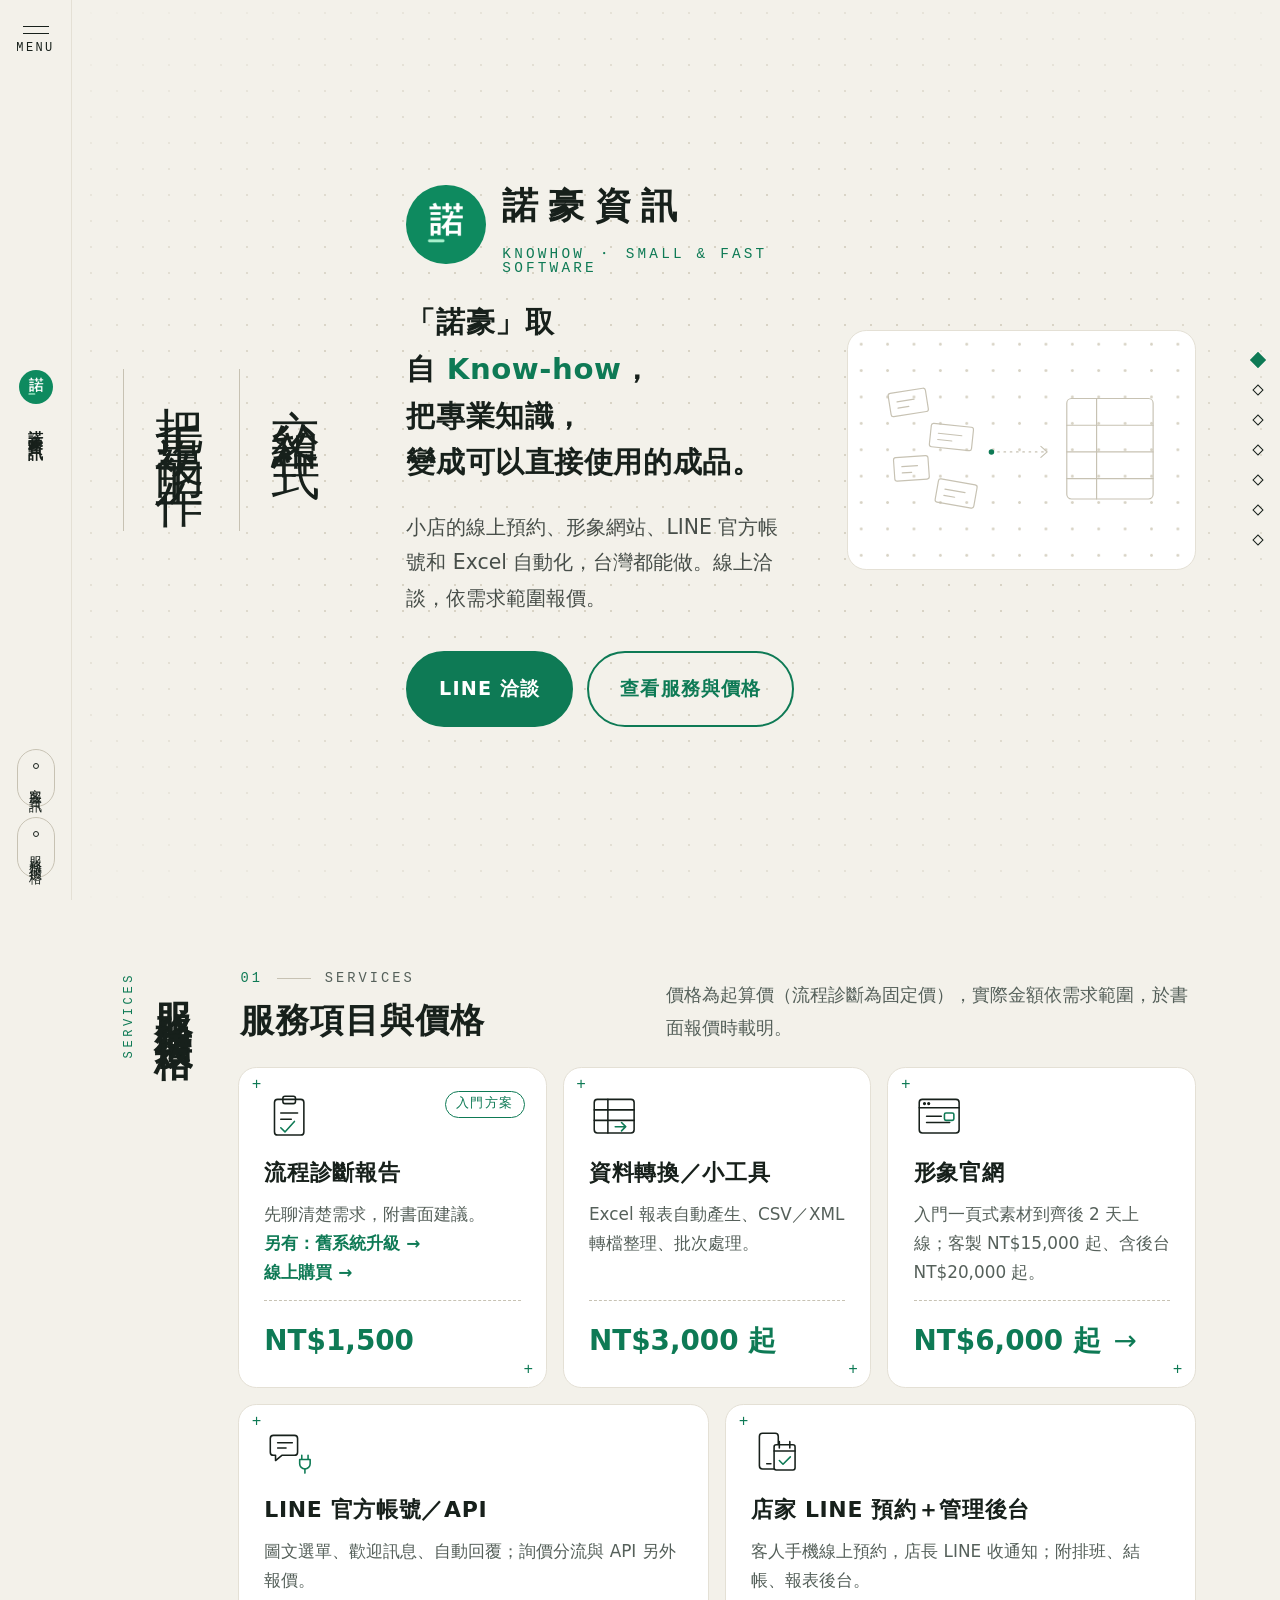
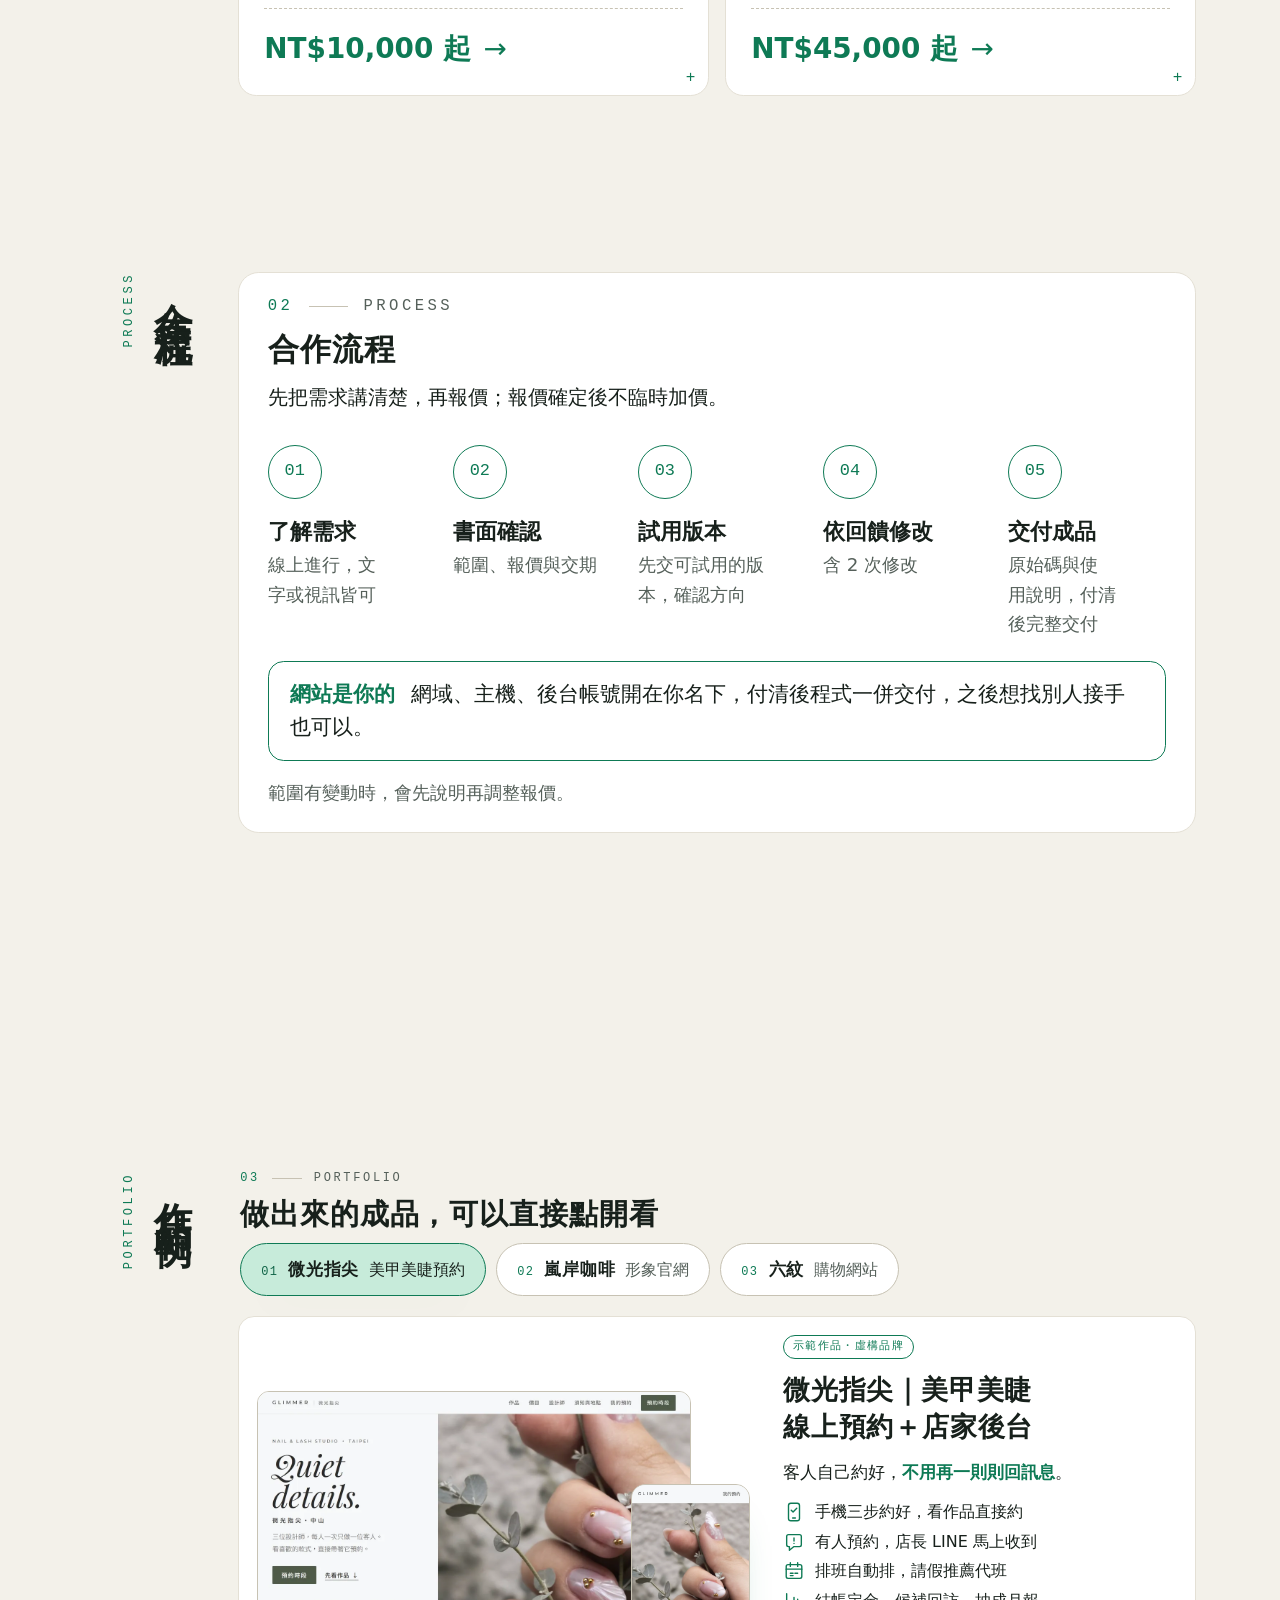
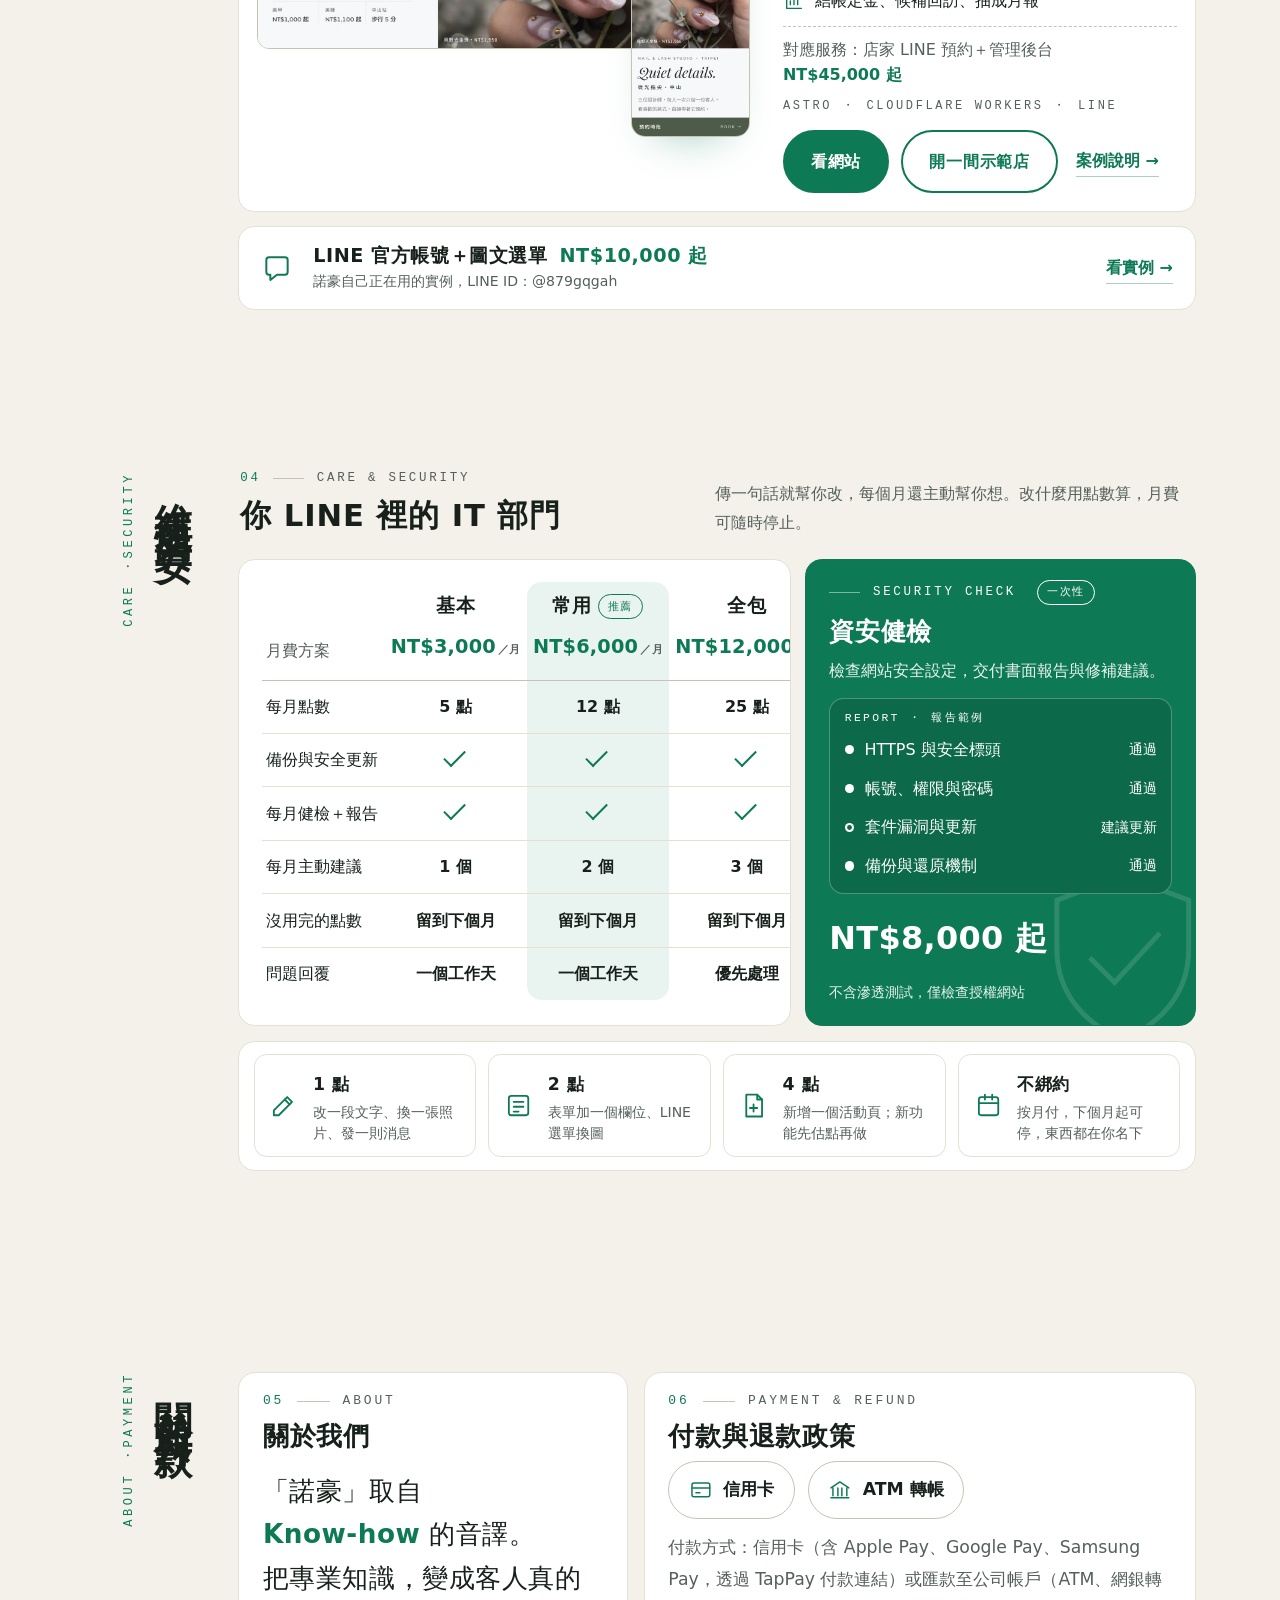
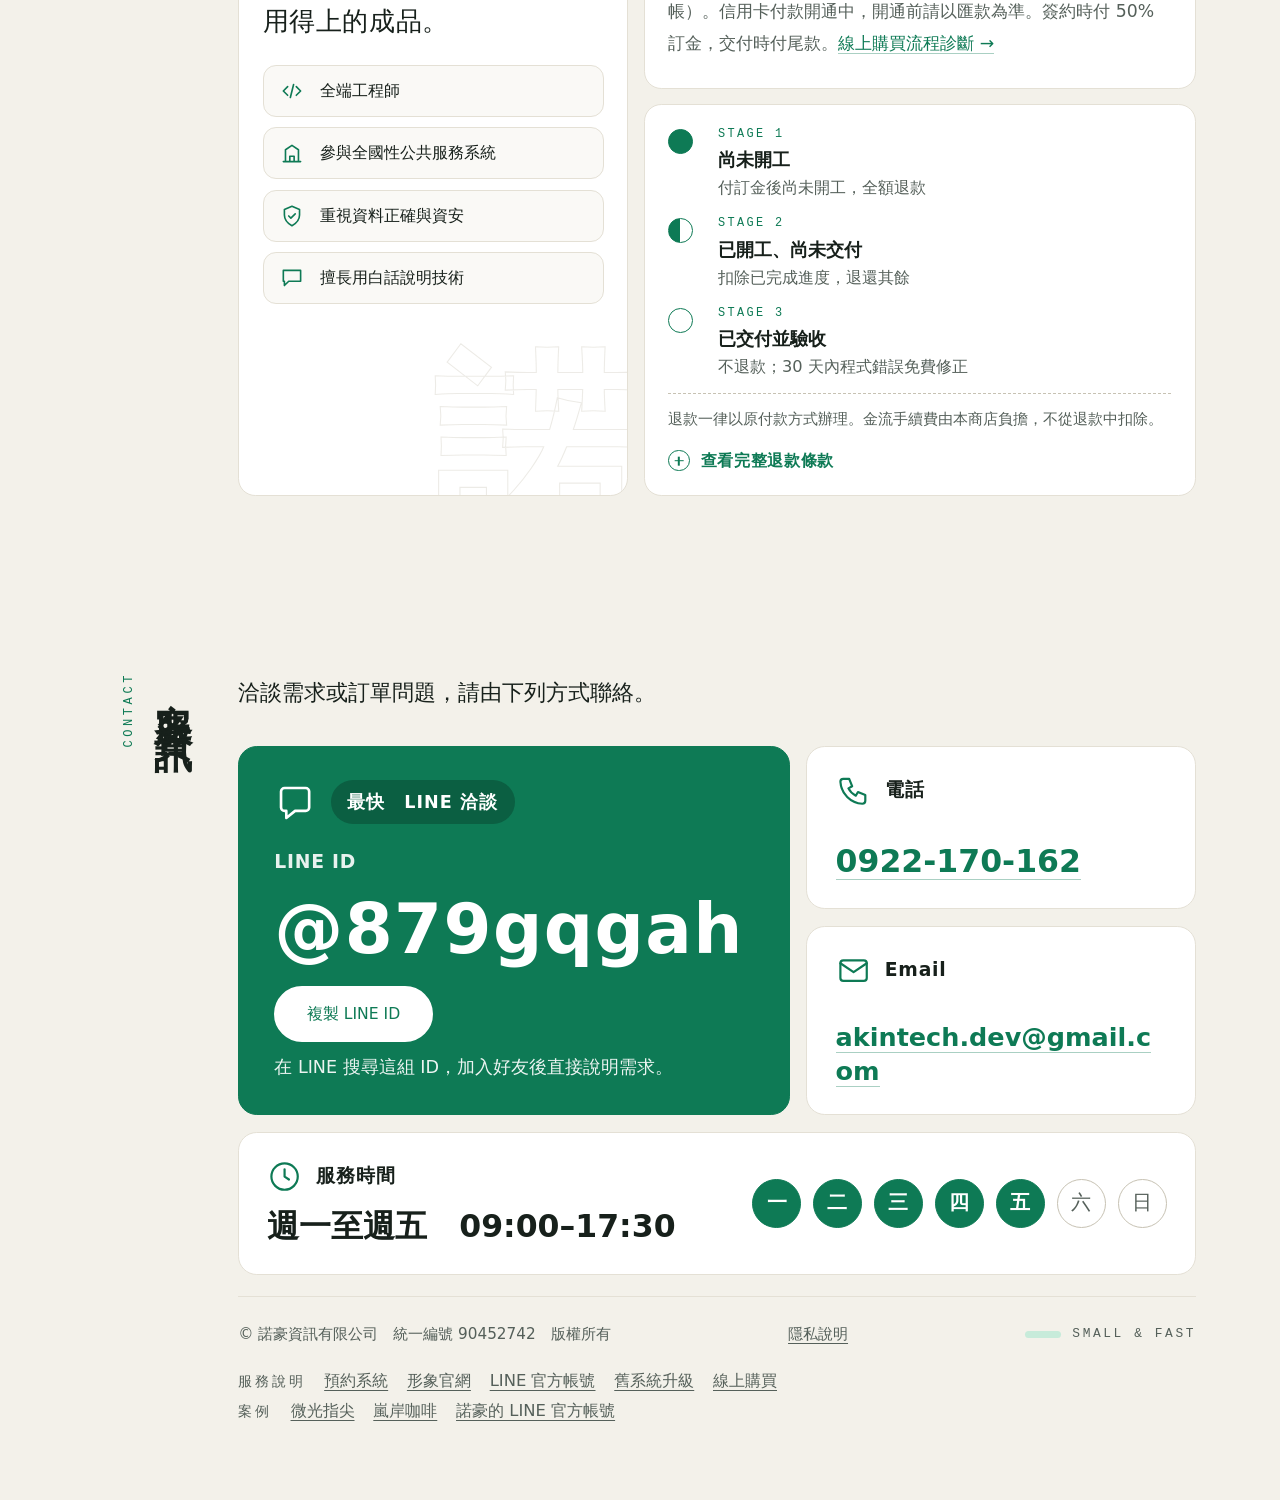
==== index.html @ f6616de5 "月費改成點數制三檔：基本 3,000／常用 6,000／全包 12,000（每月 5／12／25 點） - 首頁維運屏：兩欄比較表改三檔，加點數範例與不綁約；標題改「你 LINE 裡的 IT 部門」 " ====
<!doctype html>
<html lang="zh-Hant-TW">
<head>
<meta charset="utf-8">
<meta name="viewport" content="width=device-width, initial-scale=1">
<meta name="color-scheme" content="light">
<title>諾豪資訊 Knowhow｜台灣預約系統、形象網站、LINE 官方帳號、Excel 自動化</title>
<meta name="description" content="諾豪資訊為台灣的小型店家與個人，建置線上預約系統、形象網站、LINE 官方帳號，也做 Excel 資料轉換與報表自動化。線上洽談、依需求範圍報價，網站與帳號開在你自己名下。">
<meta name="theme-color" content="#0E7A55">
<link rel="canonical" href="https://nuohao.tw/">
<link rel="alternate" hreflang="zh-Hant-TW" href="https://nuohao.tw/">
<link rel="alternate" hreflang="x-default" href="https://nuohao.tw/">
<meta name="robots" content="index,follow,max-image-preview:large">
<meta property="og:type" content="website">
<meta property="og:site_name" content="諾豪資訊 Knowhow">
<meta property="og:locale" content="zh_TW">
<meta property="og:title" content="諾豪資訊 Knowhow｜台灣預約系統、形象網站、LINE 官方帳號、Excel 自動化">
<meta property="og:description" content="店家線上預約系統、形象網站、LINE 官方帳號、Excel 自動化。把專業知識，變成可以直接使用的成品。台灣線上洽談，依需求報價。">
<meta property="og:url" content="https://nuohao.tw/">
<meta property="og:image" content="https://nuohao.tw/og.png">
<meta property="og:image:width" content="1200">
<meta property="og:image:height" content="630">
<meta property="og:image:alt" content="諾豪資訊 Knowhow：把專業知識，變成可以直接使用的成品">
<meta name="twitter:card" content="summary_large_image">
<meta name="twitter:title" content="諾豪資訊 Knowhow｜台灣預約系統、形象網站、LINE 官方帳號、Excel 自動化">
<meta name="twitter:description" content="店家線上預約系統、形象網站、LINE 官方帳號、Excel 自動化。把專業知識，變成可以直接使用的成品。台灣線上洽談，依需求報價。">
<meta name="twitter:image" content="https://nuohao.tw/og.png">
<link rel="icon" href="logo.png">
<script>document.documentElement.classList.add("js")</script>
<script defer src="https://cloud.umami.is/script.js" data-website-id="61f8dd1d-a873-4ab9-80a0-dcf2a8809eeb" data-domains="nuohao.tw,tonyging.github.io" data-do-not-track="true"></script>
<script type="application/ld+json">
{
  "@context": "https://schema.org",
  "@graph": [
    {
      "@type": "Organization",
      "@id": "https://nuohao.tw/#org",
      "name": "諾豪資訊",
      "legalName": "諾豪資訊有限公司",
      "taxID": "90452742",
      "alternateName": ["Knowhow", "Know-how"],
      "url": "https://nuohao.tw/",
      "logo": "https://nuohao.tw/logo.png",
      "description": "諾豪資訊為台灣的小型店家與個人，建置線上預約系統、形象網站、LINE 官方帳號，也做 Excel／CSV／XML 資料轉換與報表自動化、API 串接。以線上洽談為主，依需求範圍報價。「諾豪」取自 Know-how。",
      "areaServed": "TW",
      "sameAs": ["https://line.me/R/ti/p/@879gqgah", "https://www.tasker.com.tw/workroom/nuohao", "https://www.pro360.com.tw/service/327978", "https://www.linkedin.com/in/tony-chin-15b0aa38b"],
      "founder": {
        "@type": "Person",
        "name": "阿金",
        "jobTitle": "全端工程師",
        "worksFor": {"@id": "https://nuohao.tw/#org"},
        "sameAs": ["https://www.linkedin.com/in/tony-chin-15b0aa38b"]
      },
      "knowsAbout": ["線上預約系統", "LINE 官方帳號", "形象官網", "舊系統升級", "資料轉換"],
      "subjectOf": [{"@id": "https://nuohao.tw/#work-glimmer"}, {"@id": "https://nuohao.tw/#work-coffee"}],
      "knowsLanguage": "zh-TW",
      "contactPoint": [
        {
          "@type": "ContactPoint",
          "contactType": "customer service",
          "telephone": "+886-922-170-162",
          "email": "akintech.dev@gmail.com",
          "areaServed": "TW",
          "availableLanguage": "zh-TW",
          "hoursAvailable": {
            "@type": "OpeningHoursSpecification",
            "dayOfWeek": ["Monday", "Tuesday", "Wednesday", "Thursday", "Friday"],
            "opens": "09:00",
            "closes": "17:30"
          }
        }
      ],
      "hasOfferCatalog": {
        "@type": "OfferCatalog",
        "name": "服務項目",
        "itemListElement": [
          {
            "@type": "Offer",
            "url": "https://nuohao.tw/#services",
            "priceSpecification": {"@type": "PriceSpecification", "price": 1500, "priceCurrency": "TWD"},
            "itemOffered": {
              "@type": "Service",
              "name": "流程診斷報告（入門方案）",
              "description": "先聊清楚需求，附書面建議。每次 NT$1,500。之後選擇由諾豪開發並簽約，診斷費折抵開發費。"
            }
          },
          {
            "@type": "Offer",
            "url": "https://nuohao.tw/#services",
            "priceSpecification": {"@type": "PriceSpecification", "minPrice": 3000, "priceCurrency": "TWD"},
            "itemOffered": {
              "@type": "Service",
              "name": "資料轉換／小工具",
              "description": "Excel、CSV、XML 轉檔整理、批次處理、報表自動產生。價格為起算價，實際金額依需求範圍於書面報價時載明。"
            }
          },
          {
            "@type": "Offer",
            "url": "https://nuohao.tw/services/website/",
            "priceSpecification": {"@type": "PriceSpecification", "minPrice": 6000, "priceCurrency": "TWD"},
            "itemOffered": {
              "@type": "Service",
              "name": "一頁式網站",
              "description": "手機版型、服務介紹、聯絡方式與上線協助。價格為起算價，實際金額依需求範圍於書面報價時載明。"
            }
          },
          {
            "@type": "Offer",
            "url": "https://nuohao.tw/#care",
            "priceSpecification": {"@type": "UnitPriceSpecification", "price": 3000, "priceCurrency": "TWD", "unitText": "MON"},
            "itemOffered": {
              "@type": "Service",
              "name": "月費方案：基本",
              "description": "每月 5 點，傳 LINE 說一聲就幫你改（1 點可改一段文字或換一張照片）。含備份、安全更新、每月健檢、每月成效報告與每月 1 個主動建議。按月預付，下個月起可停止。"
            }
          },
          {
            "@type": "Offer",
            "url": "https://nuohao.tw/#care",
            "priceSpecification": {"@type": "UnitPriceSpecification", "price": 6000, "priceCurrency": "TWD", "unitText": "MON"},
            "itemOffered": {
              "@type": "Service",
              "name": "月費方案：常用",
              "description": "每月 12 點，適合常辦活動、常更新的店家。含備份、安全更新、每月健檢、每月成效報告與每月 2 個主動建議。按月預付，下個月起可停止。"
            }
          },
          {
            "@type": "Offer",
            "url": "https://nuohao.tw/#care",
            "priceSpecification": {"@type": "UnitPriceSpecification", "price": 12000, "priceCurrency": "TWD", "unitText": "MON"},
            "itemOffered": {
              "@type": "Service",
              "name": "月費方案：全包",
              "description": "每月 25 點，適合想一直加新東西的店家。含備份、安全更新、每月健檢、每月成效報告與每月 3 個主動建議，問題優先處理。按月預付，下個月起可停止。"
            }
          },
          {
            "@type": "Offer",
            "url": "https://nuohao.tw/#care",
            "priceSpecification": {"@type": "PriceSpecification", "minPrice": 8000, "priceCurrency": "TWD"},
            "itemOffered": {
              "@type": "Service",
              "name": "資安健檢（一次性）",
              "description": "檢查 HTTPS 與安全標頭、帳號權限與密碼、套件漏洞與更新、備份還原機制，提供書面報告與修補建議。不含滲透測試與入侵檢測，僅檢查客戶授權的網站。"
            }
          },
          {
            "@type": "Offer",
            "url": "https://nuohao.tw/services/line-official-account/",
            "priceSpecification": {"@type": "PriceSpecification", "minPrice": 10000, "priceCurrency": "TWD"},
            "itemOffered": {
              "@type": "Service",
              "name": "LINE 官方帳號建置",
              "description": "照你的品牌做大頭貼、封面和四格圖文選單，寫好歡迎訊息和關鍵字自動回覆，客人點選單就能看作品、問價格。價格為起算價，實際金額依需求範圍於書面報價時載明。"
            }
          },
          {
            "@type": "Offer",
            "url": "https://nuohao.tw/#services",
            "itemOffered": {
              "@type": "Service",
              "name": "API 串接",
              "description": "第三方 API 串接。依複雜度報價，需先洽談需求，確認範圍後提供報價。"
            }
          },
          {
            "@type": "Offer",
            "url": "https://nuohao.tw/services/website/",
            "priceSpecification": {"@type": "PriceSpecification", "minPrice": 20000, "priceCurrency": "TWD"},
            "itemOffered": {
              "@type": "Service",
              "name": "形象官網＋自改後台",
              "description": "產品自己上架、消息自己發布、門市資訊自己改。素材齊全後約 2～3 週交第一版，交付前含 2 次修改。價格為起算價，實際金額依需求範圍於書面報價時載明。"
            }
          },
          {
            "@type": "Offer",
            "url": "https://nuohao.tw/services/legacy-upgrade/",
            "itemOffered": {
              "@type": "Service",
              "name": "舊系統升級",
              "description": "傳現有畫面或檔案過來，先做一版新畫面給您看；聊清楚後先給價格範圍，確認範圍後給固定報價，寫清楚修補、保留舊系統、改寫各要多少錢、多久。"
            }
          },
          {
            "@type": "Offer",
            "url": "https://nuohao.tw/services/booking-system/",
            "priceSpecification": {"@type": "PriceSpecification", "minPrice": 45000, "priceCurrency": "TWD"},
            "itemOffered": {
              "@type": "Service",
              "name": "店家 LINE 預約＋管理後台",
              "description": "客人手機線上預約，店長 LINE 收通知；附排班、結帳、報表後台。價格為起算價，實際金額依需求範圍於書面報價時載明。"
            }
          }
        ]
      }
    },
    {
      "@type": "WebSite",
      "@id": "https://nuohao.tw/#website",
      "url": "https://nuohao.tw/",
      "name": "諾豪資訊",
      "inLanguage": "zh-Hant-TW",
      "publisher": {"@id": "https://nuohao.tw/#org"}
    },
    {
      "@type": "WebSite",
      "@id": "https://nuohao.tw/#work-glimmer",
      "name": "微光指尖 Glimmer Nail & Lash（示範作品・虛構品牌）",
      "url": "https://tonyging.github.io/demo-booking/",
      "mainEntityOfPage": "https://nuohao.tw/work/glimmer-booking/",
      "description": "諾豪資訊製作的示範作品：美甲美睫工作室的線上預約網站與店家後台。客人用手機三步完成預約、可從作品照片直接預約；有新預約時店長的 LINE 會收到通知；後台含排班、請假代班、收銀結帳、定金、候補、回訪、業績抽成月結與月報表。品牌與內容皆為虛構。",
      "inLanguage": "zh-Hant-TW",
      "creator": {"@id": "https://nuohao.tw/#org"}
    },
    {
      "@type": "WebSite",
      "@id": "https://nuohao.tw/#work-coffee",
      "name": "嵐岸咖啡 Lan’an Roastery（示範作品・虛構品牌）",
      "url": "https://tonyging.github.io/demo-coffee/",
      "mainEntityOfPage": "https://nuohao.tw/work/lanan-coffee/",
      "description": "諾豪資訊製作的示範作品：咖啡烘豆所形象官網，附 Sanity 後台，店家可自行新增產品、發布消息與修改門市資訊。品牌與內容皆為虛構。",
      "inLanguage": "zh-Hant-TW",
      "creator": {"@id": "https://nuohao.tw/#org"}
    },
    {
      "@type": "WebSite",
      "@id": "https://nuohao.tw/#work-shop",
      "name": "六紋 LIUWEN（示範作品・虛構品牌）",
      "url": "https://tonyging.github.io/demo-shop/",
      "mainEntityOfPage": "https://nuohao.tw/work/liuwen-shop/",
      "description": "諾豪資訊製作的示範作品：小農食品品牌的購物網站與店家後台。購物車、地圖選 7-11／全家門市、超商取貨付款，訂單直接進後台建立寄件單與託運單。品牌與內容皆為虛構。",
      "inLanguage": "zh-Hant-TW",
      "creator": {"@id": "https://nuohao.tw/#org"}
    }
  ]
}
</script>
<style>
:root{
  --bg:#F3F1EA;--card:#FFFFFF;--ink:#17201B;--muted:#55605A;
  --green:#0E7A55;--on-green:#FFFFFF;--green-soft:#C7EBDA;
  --line:#E4E0D5;--line-strong:#C7C2B3;--dot:#D8D3C5;
  --shadow:0 22px 44px -26px rgba(14,122,85,.45);
  --ease:cubic-bezier(.22,1,.36,1);
  --rail:72px;--radius:16px;
  --mono:ui-monospace,"SFMono-Regular",Consolas,"Liberation Mono",monospace;
}
/* 預設固定為淺色，不跟隨系統深色模式；要啟用深色，在 <html> 加上 data-theme="dark" */
:root[data-theme="dark"]{--bg:#0E1411;--card:#161F1A;--ink:#EEF2EE;--muted:#9AA8A0;
  --green:#4CC59A;--on-green:#08140E;--green-soft:#245444;
  --line:#26322C;--line-strong:#3A4A42;--dot:#222C26;--shadow:0 22px 44px -26px rgba(0,0,0,.7)}
@property --g{syntax:"<number>";inherits:false;initial-value:0}
*{box-sizing:border-box}
html{scroll-behavior:smooth}
body{margin:0;background:var(--bg);color:var(--ink);
  font:16px/1.85 "Noto Sans TC","PingFang TC","Microsoft JhengHei",system-ui,sans-serif;-webkit-font-smoothing:antialiased}
a{color:var(--green)}
:focus-visible{outline:2px solid var(--green);outline-offset:3px;border-radius:6px}
h1,h2,h3,h4,p{margin:0}
.vt{writing-mode:vertical-rl;text-orientation:mixed}
[id]{scroll-margin-top:24px}

/* ============ 左側欄 ============ */
.rail{position:fixed;z-index:50;left:0;top:0;bottom:0;width:var(--rail);display:flex;flex-direction:column;
  align-items:center;justify-content:space-between;padding:20px 0 22px;border-right:1px solid var(--line);
  background:color-mix(in srgb,var(--bg) 90%,transparent);backdrop-filter:blur(10px)}
.menu-btn{background:none;border:0;color:var(--ink);cursor:pointer;display:grid;gap:8px;justify-items:center;
  font:10px/1 var(--mono);letter-spacing:.2em;padding:6px 8px}
.menu-btn .bars{display:grid;gap:6px;width:26px}
.menu-btn .bars i{display:block;height:1px;background:currentColor;transition:transform .6s var(--ease)}
.menu-btn[aria-expanded="true"] .bars i:first-child{transform:translateY(3.5px) rotate(32deg)}
.menu-btn[aria-expanded="true"] .bars i:last-child{transform:translateY(-3.5px) rotate(-32deg)}
.rail-brand{position:relative;display:flex;flex-direction:column;align-items:center;gap:14px;color:var(--ink);text-decoration:none}
.rail-brand img{width:34px;height:34px;border-radius:50%}
.rail-brand .vt{font-size:15px;letter-spacing:.34em;font-weight:700}
.rail-cta{display:grid;gap:10px}
.pill{display:flex;flex-direction:column;align-items:center;gap:9px;width:38px;padding:13px 0;border:1px solid var(--line-strong);
  border-radius:99px;color:var(--ink);text-decoration:none;font-size:12px;letter-spacing:.28em;
  transition:background .5s var(--ease),color .5s var(--ease),border-color .5s var(--ease),transform .6s var(--ease)}
.pill i{width:6px;height:6px;border-radius:50%;border:1px solid currentColor}
.pill:hover{background:var(--green);color:var(--on-green);border-color:var(--green);transform:translateY(-2px)}

/* ============ 右側點點導覽 ============ */
.dots{position:fixed;z-index:45;right:10px;top:50%;transform:translateY(-50%);display:grid;gap:6px;transition:opacity .5s var(--ease)}
.menu-open .dots{opacity:0;pointer-events:none}
.dots a{position:relative;display:grid;place-items:center;width:24px;height:24px}
.dots i{display:block;width:8px;height:8px;border:1px solid var(--ink);transform:rotate(45deg);
  transition:transform .6s var(--ease),background .4s,border-color .4s}
.dots a.on i{background:var(--green);border-color:var(--green);transform:rotate(45deg) scale(1.4)}
.dots a::after{content:attr(data-t);position:absolute;right:30px;top:50%;transform:translate(10px,-50%);opacity:0;
  pointer-events:none;font:11px/1 var(--mono);letter-spacing:.16em;color:var(--muted);white-space:nowrap;
  transition:opacity .4s,transform .6s var(--ease)}
.dots a:hover::after,.dots a:focus-visible::after{opacity:1;transform:translate(0,-50%)}

/* ============ 全螢幕選單 ============ */
.menu{position:fixed;inset:0;z-index:40;background:var(--bg);display:grid;place-items:center;visibility:hidden;
  clip-path:circle(0 at 36px 40px);transition:clip-path 1.1s var(--ease),visibility 0s 1.1s}
.menu.open{visibility:visible;clip-path:circle(150vmax at 36px 40px);transition:clip-path 1.1s var(--ease),visibility 0s}
.menu nav{display:grid;gap:2px}
.menu a{display:block;padding:8px 0;font-size:clamp(20px,2vw,26px);font-weight:700;letter-spacing:.06em;color:var(--ink);
  text-decoration:none;opacity:0;transform:translateY(26px);transition:opacity .7s var(--ease),transform .9s var(--ease),color .3s}
.menu.open a{opacity:1;transform:none;transition-delay:calc(.3s + var(--m)*.07s),calc(.3s + var(--m)*.07s),0s}
.menu a b{font:12px/1 var(--mono);color:var(--green);margin-right:20px;letter-spacing:.2em;font-weight:400}
.menu a:hover{color:var(--green)}
.menu-foot{position:absolute;bottom:28px;left:0;right:0;text-align:center;font:11px/1 var(--mono);letter-spacing:.3em;color:var(--muted)}

/* ============ 區塊 ============ */
.screen{position:relative;padding-left:var(--rail)}
.panel{position:relative;padding:60px 84px 52px clamp(28px,4vw,64px);min-width:0}
.panel::before,.panel::after{content:"";position:absolute;background:var(--line-strong);pointer-events:none}
.panel::before{top:28px;left:0;right:28px;height:1px;transform-origin:0 50%}
.panel::after{top:28px;right:28px;bottom:0;width:1px;transform-origin:50% 0}
.copy-in{display:grid;grid-template-columns:auto minmax(0,1fr);gap:clamp(22px,3.2vw,48px);align-items:start;max-width:1240px}

/* 直排標題 */
.vt-head{display:flex;gap:14px;align-items:flex-start}
.vt-head .en{writing-mode:vertical-rl;transform:rotate(180deg);font:11px/1 var(--mono);letter-spacing:.3em;color:var(--green);white-space:nowrap}
.vt-h2{writing-mode:vertical-rl;font-size:clamp(28px,3vw,40px);line-height:1.25;letter-spacing:.26em;font-weight:700}
.ch{display:inline-block}
.lead{color:var(--muted)}
.note{color:var(--muted);font-size:14px;line-height:1.75}

/* ============ 首屏 ============ */
.hero{min-height:100vh;min-height:100svh;display:flex;align-items:center;justify-content:center;
  background-image:radial-gradient(var(--dot) 1px,transparent 1.3px);background-size:26px 26px}
.hero::before{content:"";position:absolute;inset:0;pointer-events:none;
  background:radial-gradient(60% 55% at 50% 48%,transparent 30%,var(--bg) 100%)}
.hero-in{position:relative;z-index:1;display:flex;flex-direction:column;align-items:center;text-align:center;padding:clamp(20px,5vh,48px) 24px clamp(16px,4vh,40px);max-width:760px}
.hero-mark{width:clamp(56px,9vh,84px);height:clamp(56px,9vh,84px);border-radius:50%;margin-bottom:clamp(8px,2vh,18px)}
.hero-name{font-size:clamp(24px,min(3.4vw,4.6vh),40px);font-weight:700;letter-spacing:.36em;margin-right:-.36em}
.hero-origin{margin-top:clamp(8px,1.6vh,14px);font-size:clamp(14px,1.9vh,17px);letter-spacing:.05em;color:var(--ink)}
.hero-origin b{color:var(--green);font-weight:700;white-space:nowrap}
.hero-en{margin-top:8px;font:11px/1 var(--mono);letter-spacing:.32em;color:var(--green)}
.tag{writing-mode:vertical-lr;margin:clamp(14px,3.4vh,32px) 0 clamp(12px,3vh,28px);font-size:clamp(20px,min(3vw,3.8vh),36px);line-height:1.6;letter-spacing:.32em;font-weight:500}
.col{display:block;position:relative;padding:0 .7em .2em}
.col::before{content:"";position:absolute;left:0;top:0;bottom:0;width:1px;background:var(--line-strong);transform-origin:50% 0}
.intro{color:var(--muted);max-width:34em;font-size:clamp(13px,1.8vh,15.5px)}
.cue{display:grid;justify-items:center;gap:8px;margin-top:clamp(8px,1.8vh,18px);color:var(--muted);text-decoration:none;font:10px/1 var(--mono);letter-spacing:.3em}
.cue i{display:block;width:1px;height:clamp(18px,3.4vh,32px);background:var(--line-strong);position:relative;overflow:hidden}
.cue i::after{content:"";position:absolute;inset:0;background:var(--green);transform:translateY(-100%);animation:cue 2.4s var(--ease) infinite}

/* ============ 磁貼 ============ */
.bento{display:grid;grid-template-columns:repeat(12,minmax(0,1fr));gap:14px;min-width:0}
.bento>*{grid-column:span var(--d,12);min-width:0}
.tile{position:relative;overflow:hidden;background-color:var(--card);border:1px solid var(--line);border-radius:var(--radius);
  padding:20px 22px 18px;
  transition:border-color .35s var(--ease),transform .7s var(--ease),box-shadow .7s var(--ease),--g .5s var(--ease)}
.tile.glow{--g:0;background-image:radial-gradient(420px circle at var(--mx,50%) var(--my,50%),
  color-mix(in srgb,var(--green) calc(var(--g)*12%),transparent),transparent 62%)}
.tile.hover:hover{border-color:var(--green);transform:translateY(-4px);box-shadow:var(--shadow)}
.tile.accent{background:var(--green);border-color:var(--green);color:var(--on-green)}
.tile.accent a{color:inherit}
.label{display:flex;align-items:center;gap:12px;margin-bottom:10px;font:12px/1 var(--mono);letter-spacing:.22em;color:var(--muted)}
.label b{color:var(--green);font-weight:400;font-size:12px}
.label i{display:block;width:30px;height:1px;background:var(--line-strong)}
.th{font-size:clamp(20px,2vw,24px);letter-spacing:.03em;line-height:1.4;margin-bottom:6px}
.tile .lead{margin-bottom:14px}
.row-head{display:flex;align-items:flex-end;justify-content:space-between;gap:8px 28px;flex-wrap:wrap;padding:0 2px 6px}
.row-head .th{margin:0;font-size:clamp(22px,2.4vw,28px)}
.row-head .lead{max-width:30em}

/* 服務卡片 */
.svc::before,.svc::after{content:"+";position:absolute;font:14px/1 var(--mono);color:var(--green)}
.svc::before{top:8px;left:11px}
.svc::after{bottom:8px;right:11px}
.ico{display:block;width:40px;height:40px;color:var(--ink);margin-bottom:10px;transition:transform .7s var(--ease)}
.svc:hover .ico{transform:translateY(-4px)}
.svc{display:flex;flex-direction:column}
.svc h4{font-size:18px;letter-spacing:.03em;margin-bottom:6px}
.svc p{margin:0 0 12px;color:var(--muted);font-size:14px;line-height:1.7}
.svc .note{margin:10px 0 0}
.price{margin-top:auto;font-weight:700;color:var(--green);font-size:22px;padding-top:12px;border-top:1px dashed var(--line-strong);transition:letter-spacing .6s var(--ease)}
.svc:hover .price{letter-spacing:.03em}

/* 插圖磁貼 */
.art-tile{display:flex;align-items:center;justify-content:center;padding:18px;
  background-image:radial-gradient(var(--dot) 1px,transparent 1.3px);background-size:22px 22px}
.art{width:100%;max-width:340px;height:auto;color:var(--line-strong);overflow:visible}
.art .g{color:var(--green)}
.art .dot{animation:flow 3.2s ease-in-out infinite}
.bob{animation:bob 6.5s ease-in-out infinite alternate;animation-delay:calc(var(--b,0)*-1.7s)}

/* 流程：桌面橫向 */
ol.steps{list-style:none;margin:16px 0 0;padding:0;counter-reset:s;position:relative;display:grid;grid-template-columns:repeat(5,minmax(0,1fr));gap:14px}
ol.steps::before{content:"";position:absolute;left:16px;right:16px;top:15px;height:1px;background:var(--line-strong);transform-origin:0 50%}
ol.steps li{position:relative;counter-increment:s;padding:44px 0 0;font-size:14px;line-height:1.7}
ol.steps li::before{content:counter(s,decimal-leading-zero);position:absolute;left:0;top:0;width:32px;height:32px;border-radius:50%;
  background:var(--card);border:1px solid var(--green);color:var(--green);font:12px/30px var(--mono);text-align:center}
ol.steps+.note{margin-top:18px}
.own{margin:18px 0 0;padding:12px 16px;border:1px solid var(--green);border-radius:12px;font-size:clamp(15px,1.25vw,18px);line-height:1.6;color:var(--ink);text-wrap:pretty}
.own b{color:var(--green);margin-right:.8em}
ol.steps+.own+.note{margin-top:12px}

/* 關於 */
.about{display:flex;flex-direction:column}
.about .body{position:relative;z-index:1;max-width:36em}
.about .body p+p{margin-top:12px}
.glyph{position:absolute;right:-12px;bottom:-60px;font-size:210px;line-height:1;font-weight:900;color:transparent;
  -webkit-text-stroke:1px var(--line-strong);opacity:.55;user-select:none;pointer-events:none}
.sig{display:flex;align-items:center;gap:12px;color:var(--muted);font:11px/1 var(--mono);letter-spacing:.22em;margin-top:18px}
.sig i{display:block;width:44px;height:8px;border-radius:99px;background:var(--green-soft)}

/* 付款 */
.pay-ico{display:flex;gap:12px;margin-top:20px}
.pay-ico span{display:grid;place-items:center;width:52px;height:52px;border:1px solid var(--line-strong);border-radius:50%;color:var(--green)}
.pay-ico svg{width:26px;height:26px}
ul.rf{grid-column:1/-1;list-style:none;margin:0;padding:0;display:grid;grid-template-columns:repeat(4,minmax(0,1fr));gap:14px}
ul.rf li{font-size:14.5px;line-height:1.75;padding-top:60px}
ul.rf li strong{display:block;font-size:16px;margin-bottom:4px}
.st{position:absolute;left:24px;top:24px;display:flex;align-items:center;gap:12px;font:11px/1 var(--mono);letter-spacing:.2em;color:var(--green)}
.st i{display:block;width:23px;height:23px;border-radius:50%;border:1px solid var(--green);background:var(--card)}
.st1 i{background:var(--green)}
.st2 i{background:linear-gradient(90deg,var(--green) 50%,var(--card) 50%)}
.st4 i{border-style:dashed}

/* 客服 */
.c{display:flex;flex-direction:column;justify-content:space-between;gap:22px;min-height:150px}
.c svg{width:26px;height:26px;color:var(--green);transition:transform .7s var(--ease)}
.c:hover svg{transform:scale(1.12) rotate(-4deg)}
.accent.c svg{color:inherit}
.c small{display:block;font:11px/1 var(--mono);letter-spacing:.22em;color:var(--muted);margin-bottom:8px}
.accent.c small{color:inherit;opacity:.8}
.c strong{display:block;font-weight:500;font-size:17px;line-height:1.55;overflow-wrap:anywhere}
a.u{text-decoration:none;border-bottom:1px solid color-mix(in srgb,currentColor 35%,transparent);
  background:linear-gradient(currentColor,currentColor) 0 100%/0 1px no-repeat;
  transition:background-size .5s var(--ease),border-color .35s}
a.u:hover{background-size:100% 1px;border-color:transparent}
.contact .lead{margin-bottom:14px}
.foot{grid-column:1/-1;display:flex;justify-content:space-between;gap:16px;flex-wrap:wrap;align-items:center;margin-top:8px;padding-top:20px;
  color:var(--muted);font-size:13px;border-top:1px solid var(--line)}
.foot .tg{font:11px/1 var(--mono);letter-spacing:.2em;display:flex;align-items:center;gap:10px}
.foot .tg i{display:block;width:30px;height:6px;border-radius:99px;background:var(--green-soft)}

/* ============ 動畫 ============ */
@keyframes cue{0%{transform:translateY(-100%)}60%,100%{transform:translateY(100%)}}
@keyframes flow{0%{transform:translateX(0);opacity:0}15%{opacity:1}85%{opacity:1}100%{transform:translateX(70px);opacity:0}}
@keyframes draw{to{stroke-dashoffset:0}}
@keyframes pop{from{opacity:0;transform:scale(.5)}to{opacity:1;transform:none}}
@keyframes bob{from{transform:translateY(-3px)}to{transform:translateY(3px)}}

/* 進場：磁貼與文字依序浮現 */
.js [data-a]{opacity:0;transform:translateY(26px);
  transition:opacity .9s var(--ease) calc(.2s + var(--k,0)*.09s),transform 1.1s var(--ease) calc(.2s + var(--k,0)*.09s)}
.js .on [data-a]{opacity:1;transform:none}
.js .on .tile[data-a]{transition:opacity .9s var(--ease) calc(.2s + var(--k,0)*.09s),transform 1.1s var(--ease) calc(.2s + var(--k,0)*.09s),border-color .35s var(--ease),box-shadow .7s var(--ease),--g .5s var(--ease)}
.js .hero-in [data-a]{transition-delay:calc(.25s + var(--k,0)*.14s)}
/* 細線框畫出來 */
.js .panel::before{transform:scale(0,1);transition:transform 1.5s var(--ease) .2s}
.js .panel::after{transform:scale(1,0);transition:transform 1.6s var(--ease) .4s}
.js .col::before{transform:scale(1,0);transition:transform 1.6s var(--ease) .9s}
.js ol.steps::before{transform:scale(0,1);transition:transform 1.6s var(--ease) .5s}
.js .on .panel::before,.js .on .panel::after,.js .on .col::before,.js .on ol.steps::before{transform:none}
/* 直排標題：一個字一個字落下 */
.js .ch{opacity:0;transform:translateY(-14px);
  transition:opacity .8s var(--ease) calc(.35s + (var(--c) + var(--off,0))*.07s),transform 1s var(--ease) calc(.35s + (var(--c) + var(--off,0))*.07s)}
.js .on .ch{opacity:1;transform:none}
.col+.col{--off:8}
/* 流程節點 */
.js ol.steps li{opacity:0;transform:translateY(12px);
  transition:opacity .8s var(--ease) calc(.7s + var(--n,0)*.14s),transform .9s var(--ease) calc(.7s + var(--n,0)*.14s)}
.js .on ol.steps li{opacity:1;transform:none}
ol.steps li:nth-child(2){--n:1}ol.steps li:nth-child(3){--n:2}ol.steps li:nth-child(4){--n:3}ol.steps li:nth-child(5){--n:4}
/* 插圖線條與色塊 */
.js .art .d{stroke-dasharray:1;stroke-dashoffset:1}
.js .on .art .d{animation:draw 1.5s var(--ease) forwards;animation-delay:calc(.6s + var(--i,0)*.09s)}
.js .art .g rect,.js .art .g circle:not(.dot){opacity:0;transform-box:fill-box;transform-origin:center}
.js .on .art .g rect,.js .on .art .g circle:not(.dot){animation:pop .7s var(--ease) forwards;animation-delay:calc(1.6s + var(--i,0)*.12s)}

@media (prefers-reduced-motion:reduce){
  html{scroll-behavior:auto}
  .js [data-a],.js .ch,.js ol.steps li{opacity:1;transform:none;transition:none}
  .js .panel::before,.js .panel::after,.js .col::before,.js ol.steps::before{transform:none;transition:none}
  .js .art .d{stroke-dashoffset:0;animation:none}
  .js .art .g rect,.js .art .g circle{opacity:1;animation:none}
  .bob,.cue i::after,.art .dot{animation:none}
  .art .dot{opacity:1}
  .tile.glow{background-image:none}
  .menu,.menu.open,.menu a{transition:none}
}

/* ============ 按鈕 ============ */
.hero-cta{display:flex;gap:12px;flex-wrap:wrap;justify-content:center;margin-top:clamp(14px,2.6vh,24px)}
.btn{display:inline-flex;align-items:center;justify-content:center;padding:clamp(11px,1.7vh,15px) clamp(22px,2vw,30px);border-radius:99px;
  font-size:16px;font-weight:700;letter-spacing:.06em;text-decoration:none;border:2px solid var(--green);
  transition:transform .5s var(--ease),background .35s,color .35s,box-shadow .5s var(--ease)}
.btn:hover{transform:translateY(-3px);box-shadow:var(--shadow)}
.btn-primary{background:var(--green);color:var(--on-green)}
.btn-ghost{background:transparent;color:var(--green)}
.btn-ghost:hover{background:var(--green);color:var(--on-green)}

/* ============ 第三屏：精簡版 ============ */
.bento>*{grid-row:span var(--r,1)}
.statement{font-size:clamp(19px,1.9vw,25px);line-height:1.65;letter-spacing:.02em;font-weight:500;margin:8px 0 20px;position:relative;z-index:1}
.statement b{color:var(--green);font-weight:700;white-space:nowrap}
.facts{list-style:none;margin:0;padding:0;display:grid;gap:10px;position:relative;z-index:1}
.facts li{text-align:left;display:flex;align-items:center;gap:14px;padding:11px 14px;border:1px solid var(--line);border-radius:12px;
  background:color-mix(in srgb,var(--bg) 45%,var(--card));font-size:15px;line-height:1.5;
  transition:border-color .35s var(--ease),transform .6s var(--ease)}
.facts li:hover{border-color:var(--green);transform:translateX(4px)}
.facts svg{width:24px;height:24px;color:var(--green);flex:none}
.facts small{display:block;color:var(--muted);font-size:12.5px;line-height:1.4}
.about .glyph{right:-10px;bottom:-56px;font-size:190px;opacity:.5}
.pay{padding-bottom:16px}
.pay .lead{margin-bottom:10px}
.pay-ico{margin-top:4px}
.pay-ico span{width:44px;height:44px}
.pay-ico svg{width:22px;height:22px}
.refund{display:flex;flex-direction:column;gap:12px}
ol.stages{list-style:none;margin:2px 0 0;padding:0;display:grid;grid-template-columns:minmax(0,1fr);gap:16px;position:relative}
ol.stages::before{content:"";position:absolute;left:11px;top:12px;bottom:12px;width:1px;background:var(--line-strong);transform-origin:50% 0}
ol.stages li{position:relative;padding:0 0 0 46px;min-height:44px;min-width:0}
.sd{position:absolute;left:0;top:0;width:23px;height:23px;border-radius:50%;border:1px solid var(--green);background:var(--card);z-index:1}
.sd1{background:var(--green)}
.sd2{background:linear-gradient(90deg,var(--green) 50%,var(--card) 50%)}
ol.stages em{display:block;font:11px/1 var(--mono);letter-spacing:.2em;color:var(--green);font-style:normal;margin-bottom:6px}
ol.stages b{display:block;font-size:17px;line-height:1.4}
ol.stages li span{display:block;color:var(--muted);font-size:15px;line-height:1.6;margin-top:2px}
.via{margin:0;padding-top:12px;border-top:1px dashed var(--line-strong);color:var(--muted);font-size:14px;line-height:1.7}
.more summary{cursor:pointer;list-style:none;display:inline-flex;align-items:center;gap:10px;font-size:15px;font-weight:600;line-height:1.2;letter-spacing:.04em;color:var(--green);padding:4px 0}
.more summary::-webkit-details-marker{display:none}
.more summary::before{content:"+";display:grid;place-items:center;width:20px;height:20px;border:1px solid var(--green);border-radius:50%;
  font-size:14px;transition:transform .5s var(--ease)}
.more[open] summary::before{transform:rotate(45deg)}
.more ul{list-style:square;margin:10px 0 0;padding:0 0 0 20px;color:var(--muted);font-size:14px;line-height:1.7}
.more ul li{margin:0 0 6px}
.more ul li::marker{color:var(--green)}
.more[open] ul{animation:rise .6s var(--ease)}
@keyframes rise{from{opacity:0;transform:translateY(8px)}to{opacity:1;transform:none}}
.js ol.stages::before{transform:scale(1,0);transition:transform 1.6s var(--ease) .6s}
.js .on ol.stages::before{transform:none}
.js ol.stages li{opacity:0;transform:translateY(10px);
  transition:opacity .8s var(--ease) calc(.8s + var(--n,0)*.14s),transform .9s var(--ease) calc(.8s + var(--n,0)*.14s)}
.js .on ol.stages li{opacity:1;transform:none}
ol.stages li:nth-child(2){--n:1}ol.stages li:nth-child(3){--n:2}
@media (prefers-reduced-motion:reduce){
  .js ol.stages li{opacity:1;transform:none;transition:none}
  .js ol.stages::before{transform:none;transition:none}
  .more[open] ul{animation:none}
}

/* ============ 客服屏：重做 ============ */
.lead.lg{font-size:clamp(16px,1.5vw,19px);color:var(--ink)}
.cl{display:flex;flex-direction:column;gap:12px;padding:22px 24px}
.cl-top{display:flex;align-items:center;gap:12px}
.cl-top svg{width:30px;height:30px;color:var(--green);flex:none}
.cl-name{font-size:16px;font-weight:700;letter-spacing:.04em;color:var(--ink)}
.cl-val{font-size:clamp(22px,2.1vw,28px);font-weight:600;line-height:1.35;overflow-wrap:anywhere;margin-top:auto}
.cl-val.sm{font-size:clamp(18px,1.7vw,22px)}
.tile.line{background:var(--green);border-color:var(--green);color:var(--on-green);justify-content:center;gap:10px;padding:28px 30px}
.tile.line .cl-top svg{color:inherit;width:36px;height:36px}
.tile.line .cl-name{color:inherit;opacity:.9;margin-top:8px}
.cl-tag{font-size:15px;font-weight:700;letter-spacing:.06em;padding:5px 14px;border-radius:99px;background:color-mix(in srgb,#000 22%,var(--green))}
.cl-big{font-size:clamp(36px,4.6vw,60px);font-weight:800;line-height:1.1;letter-spacing:.02em;overflow-wrap:anywhere}
.btn-copy{align-self:flex-start;margin-top:6px;padding:13px 26px;border-radius:99px;border:2px solid var(--on-green);
  background:var(--on-green);color:var(--green);font:700 17px/1 inherit;font-family:inherit;cursor:pointer;
  transition:transform .5s var(--ease),background .3s,color .3s}
.btn-copy:hover{transform:translateY(-2px)}
.btn-copy.done{background:transparent;color:var(--on-green)}
.cl-hint{font-size:15px;line-height:1.6;opacity:.92}
.hrs{display:flex;align-items:center;justify-content:space-between;gap:16px 28px;flex-wrap:wrap}
.hrs .cl-val{margin-top:10px}
.week{list-style:none;margin:0;padding:0;display:flex;gap:10px}
.week li{width:42px;height:42px;border-radius:50%;display:grid;place-items:center;font-size:17px;border:1px solid var(--line-strong);color:var(--muted)}
.week li.on{background:var(--green);border-color:var(--green);color:var(--on-green);font-weight:700}
.contact .foot{margin-top:4px}

/* ============ 第三屏補強 ============ */
.pay-chips{display:flex;flex-wrap:wrap;gap:12px;margin:6px 0 12px}
.pay-chips span{display:inline-flex;align-items:center;gap:10px;padding:11px 18px;border:1px solid var(--line-strong);border-radius:99px;font-size:16px;font-weight:600}
.pay-chips svg{width:22px;height:22px;color:var(--green)}
.statement,ol.stages li span{text-wrap:balance}
.about .glyph{opacity:.32}

/* ============ 整頁翻頁模式（桌面且放得下一屏時由 JS 啟用） ============ */
html.paged{scroll-behavior:auto;scrollbar-width:none}
html.paged::-webkit-scrollbar{display:none}
html.paged .screen{height:100vh;height:100svh;overflow:hidden}
html.paged .hero{min-height:0}
html.paged .panel{height:100%;display:flex;align-items:center;padding-top:44px;padding-bottom:36px}

/* ============ 平板與手機 ============ */
@media (max-width:1099px){
  .bento>*{grid-row:auto}
  .panel{padding-right:64px}
  .bento{grid-template-columns:repeat(6,minmax(0,1fr))}
  .bento>*{grid-column:span var(--t,6)}
  ul.rf{grid-template-columns:repeat(2,minmax(0,1fr))}
}
@media (max-width:899px){
  .tile.line{padding:24px 22px}
  .week li{width:38px;height:38px}
  :root{--rail:0px}
  html{scroll-padding-top:64px}
  [id]{scroll-margin-top:64px}
  .rail{right:0;bottom:auto;width:auto;height:56px;flex-direction:row;padding:0 14px 0 16px;border-right:0;border-bottom:1px solid var(--line)}
  .rail-brand{flex-direction:row;gap:10px}
  .rail-brand .vt{writing-mode:horizontal-tb;letter-spacing:.14em;font-size:16px}
  .rail-cta,.dots{display:none}
  .menu-btn{order:3;grid-auto-flow:column;align-items:center;gap:10px}
  .menu{clip-path:circle(0 at calc(100% - 40px) 28px)}
  .menu.open{clip-path:circle(150vmax at calc(100% - 40px) 28px)}
  .screen{padding-top:56px}
  .hero{min-height:100svh}
  .panel{padding:36px 18px 40px}
  .panel::before,.panel::after{display:none}
  .copy-in{grid-template-columns:minmax(0,1fr);gap:18px}
  .vt-head{display:block}
  .vt-head .en{writing-mode:horizontal-tb;transform:none;display:block;margin-bottom:6px}
  .vt-h2{writing-mode:horizontal-tb;font-size:26px;letter-spacing:.06em}
  .ch{display:inline}
  .js .ch{opacity:1;transform:none;transition:none}
  .bento{grid-template-columns:minmax(0,1fr)}
  .bento>*{grid-column:auto}
  ul.rf{grid-template-columns:minmax(0,1fr)}
  ul.rf li{padding-top:58px}
  ol.steps{grid-template-columns:minmax(0,1fr);gap:0}
  ol.steps::before{left:15px;right:auto;top:14px;bottom:14px;width:1px;height:auto;transform-origin:50% 0}
  ol.steps li{padding:0 0 18px 54px;min-height:32px;font-size:15px}
  ol.steps li:last-child{padding-bottom:0}
  .js ol.steps::before{transform:scale(1,0)}
  .js .on ol.steps::before{transform:none}
  .js ol.steps li{transform:translateX(-10px)}
  .js .on ol.steps li{transform:none}
  .art-tile{min-height:220px}
  .glyph{font-size:150px}
  .tag{font-size:26px;margin:26px 0 22px}
  .hero-in{padding:40px 20px 36px}
}

.badge{display:inline-block;margin-left:8px;padding:2px 9px;border:1px solid var(--green);border-radius:99px;
  font:11px/1.6 var(--mono);letter-spacing:.12em;color:var(--green);vertical-align:2px;white-space:nowrap}

/* 服務卡的標籤固定在右上角，避免標題被擠成兩行 */
.svc .badge{position:absolute;top:20px;right:18px;margin:0}

/* ============ 完整退款條款（彈出視窗） ============ */
.more-btn{position:relative;display:inline-flex;align-items:center;gap:10px;font-family:inherit;font-size:15px;font-weight:600;line-height:1.2;letter-spacing:.04em;color:var(--green);background:none;border:0;padding:4px 0;cursor:pointer}
.more-btn::before{content:"";position:absolute;left:0;right:0;top:-10px;bottom:-10px}
.more-btn i{display:block;position:relative;width:20px;height:20px;border:1px solid var(--green);border-radius:50%;transition:transform .5s var(--ease)}
.more-btn i::before,.more-btn i::after{content:"";position:absolute;left:50%;top:50%;width:8px;height:1.5px;background:var(--green);transform:translate(-50%,-50%)}
.more-btn i::after{transform:translate(-50%,-50%) rotate(90deg)}
.more-btn:hover i{transform:rotate(90deg)}
.terms{border:0;padding:0;background:transparent;color:var(--ink);width:min(720px,calc(100vw - 32px));max-height:min(82vh,820px);margin:auto;overflow:visible}
.terms::backdrop{background:rgba(14,20,17,.45);backdrop-filter:blur(4px)}
.terms[open]{animation:termsin .5s var(--ease)}
@keyframes termsin{from{opacity:0;transform:translateY(14px)}to{opacity:1;transform:none}}
.terms-in{background:var(--card);border:1px solid var(--line);border-radius:var(--radius);padding:22px 26px 24px;max-height:min(82vh,820px);overflow:auto;overscroll-behavior:contain;box-shadow:var(--shadow)}
.terms-head{display:flex;align-items:center;justify-content:space-between;gap:16px;margin-bottom:12px}
.terms-head h3{margin:0;font-size:clamp(20px,2vw,24px);letter-spacing:.03em}
.terms-x{width:38px;height:38px;border-radius:50%;border:1px solid var(--line-strong);background:none;cursor:pointer;position:relative;flex:none}
.terms-x i{position:absolute;inset:0}
.terms-x i::before,.terms-x i::after{content:"";position:absolute;left:50%;top:50%;width:14px;height:1.5px;background:var(--ink);transform:translate(-50%,-50%) rotate(45deg)}
.terms-x i::after{transform:translate(-50%,-50%) rotate(-45deg)}
.terms-x:hover{border-color:var(--green)}
.terms-list{list-style:none;margin:0;padding:0;display:grid;gap:0}
.terms-list li{padding:11px 0;border-top:1px solid var(--line);font-size:15.5px;line-height:1.75;color:var(--muted)}
.terms-list li:first-child{border-top:0}
.terms-list strong{display:block;color:var(--ink);font-size:16px;margin-bottom:2px}
@media (prefers-reduced-motion:reduce){.terms[open]{animation:none}}

/* ============ 維運與資安 ============ */
.plan,.scan{display:flex;flex-direction:column}
.cmp{width:100%;border-collapse:separate;border-spacing:0;margin-top:2px}
.cmp th,.cmp td{padding:11px 14px;text-align:center;font-size:clamp(15px,1.2vw,17px);border-bottom:1px solid var(--line)}
.cmp tbody tr:last-child td,.cmp tbody tr:last-child th{border-bottom:0}
.cmp th:first-child,.cmp td:first-child{text-align:left;font-weight:500;padding-left:4px}
.cmp thead th{border-bottom:1px solid var(--line-strong);vertical-align:bottom;padding-top:6px;padding-bottom:14px}
.cmp .pn{display:block;font-size:clamp(17px,1.4vw,20px);font-weight:700;letter-spacing:.03em}
.cmp .pp{display:block;margin-top:6px;font-size:clamp(22px,2vw,28px);font-weight:800;color:var(--green);letter-spacing:.01em;white-space:nowrap}
.cmp .pp small{font-size:.55em;font-weight:600;color:var(--muted);margin-left:2px}
.cmp .hot{background:color-mix(in srgb,var(--green) 9%,transparent)}
.cmp thead .hot{border-radius:14px 14px 0 0}
.cmp tbody tr:last-child .hot{border-radius:0 0 14px 14px}
.cmp .y{display:inline-block;width:20px;height:11px;border-left:2.5px solid var(--green);border-bottom:2.5px solid var(--green);transform:rotate(-45deg) translate(2px,-3px)}
.cmp .n{color:var(--muted)}
.cmp .v{font-weight:700}
.cmp .badge{margin:0 0 0 6px}
.scan{position:relative}
.scan .th,.scan .label,.scan .label b{color:inherit}
.scan .label i{background:color-mix(in srgb,var(--on-green) 45%,transparent)}
.scan .lead{color:inherit;opacity:.9;margin-bottom:12px;font-size:clamp(15px,1.2vw,17px)}
.scan .wm{position:absolute;right:-26px;bottom:-30px;width:190px;height:190px;opacity:.13;pointer-events:none}
.rep{list-style:none;margin:0 0 14px;padding:12px 14px;background:color-mix(in srgb,#000 14%,var(--green));border:1px solid color-mix(in srgb,var(--on-green) 28%,transparent);border-radius:14px;display:grid;gap:9px;position:relative;z-index:1}
.rep .cap{font:11px/1 var(--mono);letter-spacing:.2em;margin-bottom:2px}
.rep li:not(.cap){display:flex;align-items:center;gap:10px;font-size:clamp(15px,1.2vw,17px)}
.rep li i{width:9px;height:9px;border-radius:50%;background:var(--on-green);flex:none}
.rep li.w i{background:transparent;box-shadow:inset 0 0 0 2px var(--on-green)}
.rep li em{margin-left:auto;font-style:normal;font-size:.86em;white-space:nowrap}
.scan .sp{margin-top:auto;display:flex;align-items:baseline;gap:12px;flex-wrap:wrap;position:relative;z-index:1}
.scan .sp b{font-size:clamp(26px,2.4vw,34px);font-weight:800;letter-spacing:.01em}
.scan .sp span{font-size:clamp(13.5px,1.05vw,15px);opacity:.9}
.cf{list-style:none;margin:0;padding:0;display:grid;grid-template-columns:repeat(4,minmax(0,1fr));gap:12px}
.cf li{display:flex;align-items:center;gap:14px;padding:12px 14px;border:1px solid var(--line);border-radius:12px;text-align:left;transition:border-color .35s var(--ease),transform .5s var(--ease)}
.cf li:hover{border-color:var(--green);transform:translateY(-3px)}
.cf svg{width:28px;height:28px;color:var(--green);flex:none}
.cf b{display:block;font-size:clamp(16px,1.3vw,18px);letter-spacing:.03em;margin-bottom:2px}
.cf span{display:block;font-size:clamp(13.5px,1.05vw,15px);line-height:1.5;color:var(--muted);text-wrap:pretty}
.care-bottom{padding:12px 14px}
@media (max-width:1000px){.cf{grid-template-columns:repeat(2,minmax(0,1fr))}}
@media (max-width:560px){.cf{grid-template-columns:minmax(0,1fr)}.cmp th,.cmp td{padding:10px 6px;font-size:14px}.cmp .pp{font-size:20px}.cmp th:first-child,.cmp td:first-child{width:38%}.cmp .badge{display:none}}
/* 三檔月費：四欄放得下，價格字級收一點 */
.cmp3 th,.cmp3 td{padding-left:6px;padding-right:6px}
.cmp3 .pp{font-size:clamp(18px,1.45vw,21px)}
.cmp3 td:first-child{white-space:nowrap}
/* 手機：比較表改成「功能名稱一行、下面並排各方案」，避免第一欄被價格擠成直排 */
@media (max-width:560px){
  .cmp,.cmp tbody{display:block}
  .cmp thead{display:block}
  .cmp thead tr,.cmp tbody tr{display:grid;grid-template-columns:minmax(0,1fr) minmax(0,1fr)}
  .cmp thead th:first-child{display:none}
  .cmp th,.cmp td{padding:10px 6px}
  .cmp thead th{padding-top:14px}
  .cmp .pp{font-size:clamp(18px,5.4vw,22px)}
  .cmp .pp small{display:block;margin:2px 0 0}
  .cmp tbody tr{border-bottom:1px solid var(--line)}
  .cmp tbody tr:last-child{border-bottom:0}
  .cmp tbody td{border-bottom:0}
  .cmp tbody td:first-child{grid-column:1/-1;width:auto;text-align:left;padding:14px 2px 0;font-size:14px;font-weight:500;color:var(--muted)}
  .cmp tbody td:not(:first-child){padding:6px 6px 14px;font-size:16px}
  .cmp tbody .hot{background:none}
  .cmp tbody .hot.v{color:var(--green)}
  .cmp3 thead tr,.cmp3 tbody tr{grid-template-columns:repeat(3,minmax(0,1fr))}
  .cmp3 .pn{font-size:16px}
  .cmp3 td:first-child{white-space:normal}
  .cmp3 .pp{font-size:clamp(13px,4.2vw,19px)}
  .cmp3 tbody td:not(:first-child){font-size:15px;padding-left:2px;padding-right:2px}
}
@media (max-width:899px){
  .hrs{min-width:0}
  .week{width:100%;gap:clamp(4px,1.6vw,10px)}
  .week li{flex:1 1 0;min-width:0;width:auto;height:auto;aspect-ratio:1;max-width:44px}
}

/* ============ 首屏與第二屏：重做（左右分割、字級放大） ============ */
.hero-in{display:grid;grid-template-columns:minmax(0,1.2fr) minmax(0,.8fr);gap:clamp(24px,4vw,64px);align-items:center;
  width:min(1200px,100%);max-width:none;text-align:left;
  padding:clamp(20px,5vh,56px) clamp(24px,5vw,80px) clamp(20px,5vh,56px) clamp(24px,4vw,64px)}
.hero-main{display:flex;align-items:center;gap:clamp(20px,3.2vw,52px);min-width:0}
.tag{margin:0;font-size:clamp(28px,min(3.8vw,5.6vh),54px);line-height:1.5;letter-spacing:.3em;flex:none}
.hero-text{display:flex;flex-direction:column;align-items:flex-start;gap:clamp(10px,2.2vh,22px);min-width:0}
.hero-brand{display:flex;align-items:center;gap:14px}
.hero-mark{width:clamp(48px,7.4vh,66px);height:clamp(48px,7.4vh,66px);margin:0}
.hero-name{font-size:clamp(22px,3.4vh,30px);font-weight:700;letter-spacing:.28em;margin:0}
.hero-en{margin:6px 0 0;font:12px/1 var(--mono);letter-spacing:.22em;color:var(--green)}
.hero-origin{margin:0;font-size:clamp(19px,3vh,28px);line-height:1.6;font-weight:600;letter-spacing:.02em;color:var(--ink)}
.hero-origin b{color:var(--green);font-weight:800;white-space:nowrap}
.intro{margin:0;max-width:30em;font-size:clamp(15px,2.1vh,17px);line-height:1.75;color:color-mix(in srgb,var(--ink) 78%,var(--bg))}
.hero-cta{justify-content:flex-start;margin-top:clamp(2px,1vh,10px)}
.hero-art{padding:clamp(14px,3vh,28px);min-height:0}
.hero-art .art{max-width:480px}
.hero::before{background:radial-gradient(75% 70% at 55% 50%,transparent 40%,var(--bg) 100%)}

/* 第二屏：字放大、價格對齊 */
.svc h4{font-size:clamp(18px,1.5vw,21px)}
.svc p{font-size:clamp(14.5px,1.15vw,16px);line-height:1.7}
.svc .price{font-size:clamp(22px,1.9vw,26px)}
.ico{width:44px;height:44px}
.row-head .th{font-size:clamp(24px,2.3vw,30px)}
.row-head .lead{font-size:clamp(15px,1.2vw,17px)}
#process .lead{font-size:clamp(15px,1.2vw,17px);color:var(--ink)}
ol.steps{margin-top:22px;gap:clamp(12px,1.6vw,24px)}
ol.steps::before{left:20px;right:20px;top:19px}
ol.steps li{padding-top:56px;font-size:clamp(15px,1.2vw,17px);line-height:1.65}
ol.steps li::before{width:40px;height:40px;font:13px/38px var(--mono)}
.pill{font-size:13px}
.vt-head .en{font-size:12px}
.dots a::after{font-size:12px}

@media (max-width:899px){
  .hero-in{grid-template-columns:minmax(0,1fr);gap:22px;padding:36px 18px 32px}
  .hero-main{flex-direction:column;align-items:flex-start;gap:20px}
  .tag{font-size:30px;line-height:1.5}
  .hero-art{min-height:220px}
  ol.steps{margin-top:16px;gap:0}
  ol.steps::before{left:19px;right:auto;top:18px;bottom:18px;width:1px;height:auto}
  ol.steps li{padding:0 0 18px 60px;min-height:40px}
}

/* ============ 首屏三欄與斷行修正 ============ */
.nw{white-space:nowrap}
.hero-in{grid-template-columns:auto minmax(0,1fr) minmax(0,.9fr);gap:clamp(24px,3.4vw,52px)}
.hero-main{display:contents}
.tag{font-size:clamp(26px,min(3.2vw,5vh),46px);line-height:1.35}
.col{padding:0 .5em .2em}
.hero-origin{font-size:clamp(18px,2.7vh,25px)}
.svc h4,ol.steps li{text-wrap:balance}
.svc p{text-wrap:pretty}
@media (max-width:899px){
  .hero-in{grid-template-columns:minmax(0,1fr)}
  .hero-main{display:flex;flex-direction:column;align-items:flex-start;gap:20px}
  .tag{font-size:30px;line-height:1.45}
}

/* ============ 流程步驟：標題＋細節；首屏斷行 ============ */
ol.steps li{text-wrap:wrap}
ol.steps li b{display:block;font-size:clamp(16px,1.3vw,19px);line-height:1.4;margin-bottom:2px;color:var(--ink)}
ol.steps li span{display:block;color:var(--muted);font-size:clamp(14px,1.1vw,15.5px);line-height:1.6}
.hero-origin{text-wrap:balance}

/* ============ 一致的版面骨架：所有屏共用同一個內容框 ============ */
.copy-in{width:100%;max-width:1240px;margin-left:auto;margin-right:auto}
.hero{padding-left:calc(var(--rail) + clamp(28px,4vw,64px));padding-right:84px}
.hero-in{display:block;width:100%;max-width:1240px;margin:0 auto;padding:clamp(20px,5vh,56px) 0}
.hero-grid{display:grid;grid-template-columns:auto minmax(0,1fr) minmax(0,.9fr);gap:clamp(24px,3.4vw,52px);align-items:center}
html.paged .panel{align-items:flex-start;padding-top:clamp(52px,8vh,84px)}
@media (max-width:1099px){.hero{padding-right:64px}}
@media (max-width:899px){
  .hero{padding-left:0;padding-right:0}
  .hero-in{padding:36px 18px 32px}
  .hero-grid{grid-template-columns:minmax(0,1fr);gap:22px}
  html.paged .panel{padding-top:36px}
}

/* 孤字處理 */
.intro{text-wrap:pretty}
ol.steps li span{text-wrap:balance}
/* ============ 頁尾的隱私說明連結 ============ */
.foot-link{position:relative;background:none;border:0;padding:0;font-family:inherit;font-size:13px;color:var(--muted);text-decoration:underline;text-underline-offset:3px;cursor:pointer}
.foot-link::before{content:"";position:absolute;left:-8px;right:-8px;top:-13px;bottom:-13px}
.foot-link:hover{color:var(--green)}
.cl-val a.u{position:relative}
.cl-val a.u::before{content:"";position:absolute;left:-6px;right:-6px;top:-9px;bottom:-9px}
.rail-brand::before{content:"";position:absolute;left:-6px;right:-6px;top:-6px;bottom:-6px}

/* ============ 語言切換 ============ */
.langs{display:inline-flex;gap:8px;align-items:center}
.langs a{font-family:inherit;font-size:13px;font-weight:600;line-height:1;padding:7px 13px;border:1px solid var(--line-strong);border-radius:99px;color:var(--muted);text-decoration:none;transition:border-color .35s var(--ease),color .35s var(--ease)}
.langs a:hover{border-color:var(--green);color:var(--green)}
.langs a[aria-current]{background:var(--green);border-color:var(--green);color:var(--on-green);pointer-events:none}
.menu .langs{display:inline-flex;position:absolute;bottom:62px;left:50%;transform:translateX(-50%);width:max-content;white-space:nowrap}
.menu .langs a{display:inline-block;padding:7px 13px;font-size:13px;opacity:1;transform:none}

/* ============ 高於視窗的屏（矮螢幕）：屏內可捲動，捲到底再翻頁 ============ */
html.paged.tall .screen{height:auto;min-height:100vh;min-height:100svh;overflow:visible}
html.paged.tall .panel{height:auto;min-height:100vh;min-height:100svh;align-items:flex-start}

/* ============ 首屏插圖：循環小動畫（便條依序飛進表格，格子亮起，最後打勾） ============ */
@media (prefers-reduced-motion:no-preference){
@keyframes fly0{0%,10%{transform:translate(0,0) scale(1);opacity:1;animation-timing-function:ease-in-out}13.5%{transform:translate(106px,63px) scale(.95);opacity:1}19.0%{transform:translate(189px,63px) scale(.8);opacity:1}25%{transform:translate(221px,12px) scale(.35);opacity:0}92%{transform:translate(0,0) scale(1);opacity:0}100%{transform:translate(0,0) scale(1);opacity:1}}
@keyframes lite0{0%,24%{opacity:0;transform:scale(.4)}25%{opacity:1;transform:scale(1.15)}27%{opacity:1;transform:scale(1)}93%{opacity:1;transform:scale(1)}98%,100%{opacity:0;transform:scale(.4)}}
@keyframes fly1{0%,25%{transform:translate(0,0) scale(1);opacity:1;animation-timing-function:ease-in-out}28.5%{transform:translate(51px,19px) scale(.95);opacity:1}34.0%{transform:translate(134px,19px) scale(.8);opacity:1}40%{transform:translate(166px,2px) scale(.35);opacity:0}92%{transform:translate(0,0) scale(1);opacity:0}100%{transform:translate(0,0) scale(1);opacity:1}}
@keyframes lite1{0%,39%{opacity:0;transform:scale(.4)}40%{opacity:1;transform:scale(1.15)}42%{opacity:1;transform:scale(1)}93%{opacity:1;transform:scale(1)}98%,100%{opacity:0;transform:scale(.4)}}
@keyframes fly2{0%,40%{transform:translate(0,0) scale(1);opacity:1;animation-timing-function:ease-in-out}43.5%{transform:translate(102px,-21px) scale(.95);opacity:1}49.0%{transform:translate(185px,-21px) scale(.8);opacity:1}55%{transform:translate(217px,-4px) scale(.35);opacity:0}92%{transform:translate(0,0) scale(1);opacity:0}100%{transform:translate(0,0) scale(1);opacity:1}}
@keyframes lite2{0%,54%{opacity:0;transform:scale(.4)}55%{opacity:1;transform:scale(1.15)}57%{opacity:1;transform:scale(1)}93%{opacity:1;transform:scale(1)}98%,100%{opacity:0;transform:scale(.4)}}
@keyframes fly3{0%,55%{transform:translate(0,0) scale(1);opacity:1;animation-timing-function:ease-in-out}58.5%{transform:translate(45px,-53px) scale(.95);opacity:1}64.0%{transform:translate(128px,-53px) scale(.8);opacity:1}70%{transform:translate(160px,-6px) scale(.35);opacity:0}92%{transform:translate(0,0) scale(1);opacity:0}100%{transform:translate(0,0) scale(1);opacity:1}}
@keyframes lite3{0%,69%{opacity:0;transform:scale(.4)}70%{opacity:1;transform:scale(1.15)}72%{opacity:1;transform:scale(1)}93%{opacity:1;transform:scale(1)}98%,100%{opacity:0;transform:scale(.4)}}
@keyframes liteC{0%,71%{opacity:0;transform:scale(.4)}73%{opacity:1;transform:scale(1.2)}76%{opacity:1;transform:scale(1)}93%{opacity:1;transform:scale(1)}98%,100%{opacity:0;transform:scale(.4)}}
@keyframes tick{0%,72%{stroke-dashoffset:1;opacity:1}79%{stroke-dashoffset:0;opacity:1}93%{stroke-dashoffset:0;opacity:1}98%,100%{stroke-dashoffset:0;opacity:0}}
.art .fly{transform-box:fill-box;transform-origin:center}
.js .on .art .f0{animation:fly0 6.0s linear infinite;animation-delay:2.2s}
.js .on .art .g rect[style*="--i:0"]{animation:lite0 6.0s linear infinite;animation-delay:2.2s}
.js .on .art .f1{animation:fly1 6.0s linear infinite;animation-delay:2.2s}
.js .on .art .g rect[style*="--i:1"]{animation:lite1 6.0s linear infinite;animation-delay:2.2s}
.js .on .art .f2{animation:fly2 6.0s linear infinite;animation-delay:2.2s}
.js .on .art .g rect[style*="--i:2"]{animation:lite2 6.0s linear infinite;animation-delay:2.2s}
.js .on .art .f3{animation:fly3 6.0s linear infinite;animation-delay:2.2s}
.js .on .art .g rect[style*="--i:3"]{animation:lite3 6.0s linear infinite;animation-delay:2.2s}
.js .on .art .g circle[style*="--i:4"]{animation:liteC 6.0s linear infinite;animation-delay:2.2s}
.js .on .art .d[style*="--i:16"]{animation:tick 6.0s linear infinite;animation-delay:2.2s}
}

/* ============ 緊湊模式：內容在視窗內放不下（縮放低於 85%）時才由腳本加上 html.compact ============ */
@media (min-width:900px){
  html.compact .bento{gap:10px}
  html.compact .tile{padding:14px 18px 12px}
  html.compact .row-head{padding-bottom:2px}
  html.compact .svc .ico{width:32px;height:32px;margin-bottom:6px}
  html.compact .svc p{margin-bottom:8px;line-height:1.55}
  html.compact .svc .price{padding-top:8px}
  html.compact .cmp th,html.compact .cmp td{padding-top:6px;padding-bottom:6px}
  html.compact .cmp thead th{padding-bottom:8px}
  html.compact .rep{gap:6px;padding:9px 12px;margin-bottom:8px}
  html.compact .scan .lead{margin-bottom:8px}
  html.compact .care-bottom{padding:8px 10px}
  html.compact .cf li{padding:8px 12px}
}

/* ============ 作品範例屏（前綴 pf-） ============ */
.pf-main{display:grid;grid-template-columns:minmax(0,1.25fr) minmax(0,1fr);gap:clamp(20px,2.6vw,40px);align-items:center;padding:18px}
.pf-shot{margin:0;border:1px solid var(--line-strong);border-radius:12px;overflow:hidden;background:var(--bg)}
.pf-shot img{display:block;width:100%;height:auto}
.pf-body{display:flex;flex-direction:column;align-items:flex-start;gap:12px;min-width:0}
.pf-body .badge{margin:0}
.pf-body .th{margin:0;font-size:clamp(22px,2.1vw,30px);line-height:1.4;text-wrap:balance}
.pf-text{font-size:clamp(16px,1.35vw,20px);line-height:1.7;color:var(--ink);text-wrap:balance}
.pf-text b{color:var(--green);font-weight:700;white-space:nowrap}
.pf-stack{font:12px/1 var(--mono);letter-spacing:.22em;color:var(--muted)}
.pf-cta{display:flex;gap:12px;flex-wrap:wrap;align-items:center;margin-top:6px}
.pf-case{font-weight:700;font-size:16px;white-space:nowrap;margin-left:6px;display:inline-flex;align-items:flex-end;min-height:56px;padding-top:25px;margin-top:-25px;box-sizing:border-box}
.pf-line{display:flex;align-items:center;gap:18px 20px;flex-wrap:wrap;padding:16px 22px}
.pf-line svg{width:32px;height:32px;color:var(--green);flex:none}
.pf-lt{flex:1 1 260px;min-width:0}
.pf-lt b{display:block;font-size:clamp(17px,1.5vw,20px);letter-spacing:.03em;line-height:1.4}
.pf-lt span{display:block;color:var(--muted);font-size:clamp(14px,1.1vw,16px);line-height:1.6}
.pf-line a.u{font-weight:700;font-size:16px;white-space:nowrap;display:inline-flex;align-items:flex-end;min-height:56px;padding-top:25px;margin-top:-25px;box-sizing:border-box}
@media (max-width:899px){.pf-main{grid-template-columns:minmax(0,1fr);padding:14px}.pf-line{padding:16px 18px}}
@media (min-width:900px){html.compact .pf-main{padding:12px}html.compact .pf-line{padding:10px 18px}html.compact .pf-body{gap:8px}}
/* 作品切換（前綴 pfb-）：桌機用分頁切換兩個作品、兩張疊在同一格所以高度固定；手機與沒有 JS 時直接上下排列 */
.pfb-tabs{display:none}
@media (min-width:900px){.js .pfb-tabs{display:flex;gap:10px;flex-wrap:wrap}}
.pfb-tab{display:inline-flex;align-items:baseline;gap:10px;padding:11px 20px;border:1px solid var(--line-strong);border-radius:99px;background:var(--card);
  font:inherit;color:var(--ink);cursor:pointer;white-space:nowrap;transition:border-color .35s var(--ease),background .35s var(--ease),transform .5s var(--ease),box-shadow .5s var(--ease)}
.pfb-tab i{font:12px/1 var(--mono);font-style:normal;letter-spacing:.12em;color:var(--green)}
.pfb-tab b{font-size:17px;line-height:1.3;letter-spacing:.04em}
.pfb-tab span{font-size:16px;line-height:1.3;color:var(--muted)}
.pfb-tab:hover{border-color:var(--green);transform:translateY(-2px)}
.pfb-tab[aria-selected="true"]{border-color:var(--green);background:var(--green-soft);box-shadow:var(--shadow)}
.pfb-tab[aria-selected="true"] span{color:var(--ink)}
.pfb-stack{display:grid;gap:14px;min-width:0}
/* 截圖：桌機畫面＋右下角疊一支手機畫面（兩個作品同一種處理） */
.pfb-fig{position:relative;min-width:0;padding-bottom:17.8%}
.pfb-fig .pf-shot{width:88%}
.pfb-phone{position:absolute;right:0;bottom:0;width:24%;margin:0;border:1px solid var(--line-strong);border-radius:14px;overflow:hidden;background:var(--bg);box-shadow:var(--shadow)}
.pfb-phone img{display:block;width:100%;height:auto}
.pfb-pane .pf-body{align-self:stretch;justify-content:flex-start}
.pfb-pts{list-style:none;margin:0;padding:0;display:grid;gap:4px}
.pfb-pts li{display:flex;align-items:center;gap:10px;font-size:clamp(16px,1.25vw,18px);line-height:1.6;white-space:nowrap}
.pfb-pts svg{width:22px;height:22px;flex:none;color:var(--green)}
.pfb-svc{display:flex;flex-wrap:wrap;column-gap:10px;font-size:16px;line-height:1.6;color:var(--muted);padding-top:10px;border-top:1px dashed var(--line-strong);align-self:stretch}
.pfb-svc b{color:var(--green);font-weight:700;white-space:nowrap}
.svc-sub{position:relative;z-index:2;display:inline-block;padding:12px 0;margin:-12px 0;color:var(--green);font-weight:700;text-decoration:none}
.svc-sub:hover{text-decoration:underline}
.pf-lp{font-style:normal;color:var(--green);font-weight:700;white-space:nowrap;margin-left:12px}
@media (min-width:900px){
  .js .pfb-stack{gap:0}
  .js .pfb-stack>.pfb-pane{grid-area:1/1}
  .js .on .pfb-stack>.pfb-pane{transition:opacity .45s var(--ease),visibility .45s,transform 1.1s var(--ease),border-color .35s var(--ease),box-shadow .7s var(--ease),--g .5s var(--ease)}
  .js .pfb-stack>.pfb-pane.pfb-off{visibility:hidden;opacity:0;pointer-events:none}
  html.compact .pfb-tab{padding:8px 18px}
  html.compact .pfb-svc{padding-top:6px}
}
/* 服務卡連到說明頁：連結撐滿整張卡，不改變卡片高度 */
.svc-go{color:inherit;text-decoration:none}
.svc-go::after{content:"";position:absolute;inset:0;z-index:1}
.svc-go:focus-visible{outline:none}
.svc:has(.svc-go:focus-visible){outline:2px solid var(--green);outline-offset:3px}
.price .go{display:inline-block;margin-left:.45em;font-weight:400;transition:transform .5s var(--ease)}
.svc:hover .price .go{transform:translateX(4px)}
/* 頁尾：服務說明連結 */
.foot-pages{flex:1 0 100%;display:flex;flex-wrap:wrap;align-items:baseline;gap:2px 16px;font-size:14px;line-height:1.7;color:var(--muted)}
.foot-pages b{font:12px/1.7 var(--mono);letter-spacing:.2em;font-weight:400}
.foot-pages a{color:var(--muted);text-decoration:underline;text-underline-offset:3px;display:inline-block;padding:12px 0;margin:-12px 0}
.foot-pages a:hover{color:var(--green)}

/* ============ 2026-10-27 細修（新 class 前綴 nh-；只調尺寸、顏色與對齊，不動版面骨架） ============ */
/* 頁尾：服務說明、案例分成兩組 */
.foot-pages{column-gap:36px}
.nh-fg{display:flex;flex-wrap:wrap;align-items:baseline;gap:2px 16px;min-width:0}
/* 服務卡：只有連到說明頁（有 .svc-go）的卡才有上浮／綠框；另外兩張 hover 時不動 */
.svc:not(.hover):hover .ico{transform:none}
.svc:not(.hover):hover .price{letter-spacing:normal}
/* 作品分頁：點擊高度 ≥44px；選中時編號用較深的綠，淡綠底上對比 ≥4.5:1 */
.pfb-tab{padding-top:14px;padding-bottom:14px}
.pfb-tab[aria-selected="true"] i{color:color-mix(in srgb,var(--green) 75%,var(--ink))}
/* MENU：字 12px；點擊區用透明的偽元素擴到 ≥44×44，不改外觀與位置 */
.menu-btn{position:relative;font-size:12px}
.menu-btn::after{content:"";position:absolute;left:50%;top:50%;width:max(100%,48px);height:max(100%,48px);transform:translate(-50%,-50%)}
/* 緊湊模式：整屏會被縮到 77%～85%，小字與膠囊放大，縮放後實際約 ≥11px */
@media (min-width:900px){
  html.compact .label,html.compact .label b,html.compact .badge,html.compact .pf-stack,html.compact .pfb-tab i,
  html.compact .rep .cap,html.compact ol.stages em,html.compact .foot .tg,html.compact .foot-pages b{font-size:14.5px}
  html.compact .rep li em,html.compact .cf span,html.compact .scan .sp span{font-size:14.5px}
  html.compact .cmp .pp small{font-size:14.5px}
  html.compact .pfb-tab{padding-top:16px;padding-bottom:16px}
}
/* 手機（單欄版面） */
@media (max-width:899px){
  /* LINE 小卡：價格換行時貼齊標題左緣 */
  .pf-lt b{display:flex;flex-wrap:wrap;align-items:baseline;column-gap:12px}
  .pf-lp{margin-left:0}
  /* 「案例說明 →」自成一行時與上方按鈕左緣對齊 */
  .pf-case{margin-left:0}
  /* 頁尾：字 ≥14px、點擊區 ≥44px（padding＋負 margin，不改視覺間距）；兩組各自分段 */
  .foot{font-size:14px}
  .foot .tg{font-size:14px}
  .foot-link{font-size:14px;line-height:1.7;padding:12px 0;margin:-12px 0}
  .foot-pages{flex-direction:column;align-items:stretch;gap:12px}
  .foot-pages b{flex-basis:100%;font-size:14px}
}
</style>
</head>
<body>

<aside class="rail" aria-label="側邊導覽">
  <button class="menu-btn" id="menuBtn" type="button" aria-expanded="false" aria-controls="menu" aria-label="開啟選單">
    <span class="bars" aria-hidden="true"><i></i><i></i></span><span>MENU</span>
  </button>
  <a class="rail-brand" href="#top" aria-label="回到頁首">
    <img src="logo.png" alt="" width="34" height="34"><span class="vt">諾豪資訊</span>
  </a>
  <div class="rail-cta">
    <a class="pill" href="#contact"><i></i><span class="vt">客服資訊</span></a>
    <a class="pill" href="#services"><i></i><span class="vt">服務與價格</span></a>
  </div>
</aside>

<nav class="dots" aria-label="區塊導覽">
  <a href="#top" data-t="首頁" aria-label="首頁"><i></i></a>
  <a href="#work" data-t="服務與價格" aria-label="服務與價格"><i></i></a>
  <a href="#flow" data-t="合作流程" aria-label="合作流程"><i></i></a>
  <a href="#portfolio" data-t="作品範例" aria-label="作品範例"><i></i></a>
  <a href="#care" data-t="維運與資安" aria-label="維運與資安"><i></i></a>
  <a href="#trust" data-t="關於與付款" aria-label="關於與付款"><i></i></a>
  <a href="#contact" data-t="客服資訊" aria-label="客服資訊"><i></i></a>
</nav>

<dialog class="terms" id="terms" aria-labelledby="terms-t">
  <div class="terms-in">
    <div class="terms-head"><h3 id="terms-t">退款條款</h3><button class="terms-x" type="button" data-close aria-label="關閉"><i></i></button></div>
    <ul class="terms-list">
              <li><strong>服務性質：</strong>本商店提供的是依客戶需求客製化的服務。依《通訊交易解除權合理例外情事適用準則》第 2 條第 2 款，客製化給付不適用七日解除權（鑑賞期）；以下為本商店另行提供的退款保障。</li>
              <li><strong>尚未開工：</strong>報價確認、付訂金後尚未開工者，全額退款。</li>
              <li><strong>已開工、尚未交付：</strong>依書面確認的報價項目計算已完成的進度，扣除已完成部分的費用後，退還其餘款項。</li>
              <li><strong>已交付並驗收：</strong>不退款。交付後 30 天內發現的程式錯誤免費修正（不含新增功能）。</li>
              <li><strong>因本商店因素無法交付：</strong>全額退款。</li>
              <li><strong>金流手續費：</strong>由本商店負擔，不從退款金額中扣除。</li>
              <li><strong>月費方案：</strong>按月預付，下個月起可停止；已開始的當月不退費。沒用完的點數可留到下個月，最多留一個月的量；點數不夠可加購 NT$700／點；超過 20 點的需求另外報價。</li>
              <li><strong>申請方式：</strong>以 LINE 或電話聯絡，說明訂單與退款原因，不需要填寫表單。</li>
              <li><strong>處理時間：</strong>確認退款後 3 個工作天內辦理。信用卡以退刷方式退回，實際入帳時間依發卡銀行而定；匯款付款則匯回原付款帳戶。</li>
            </ul>
  </div>
</dialog>

<dialog class="terms" id="privacy" aria-labelledby="privacy-t">
  <div class="terms-in">
    <div class="terms-head"><h3 id="privacy-t">隱私說明</h3><button class="terms-x" type="button" data-close aria-label="關閉"><i></i></button></div>
    <ul class="terms-list">
      <li><strong>收集什麼：</strong>瀏覽次數、從哪個網站連過來、瀏覽的頁面與語言、裝置與瀏覽器類型、大致的地區（國家或城市），以及按鈕的點擊次數（複製 LINE ID、點選電話或 Email、查看服務）。</li>
      <li><strong>不收集什麼：</strong>本站不要求輸入任何資料，不蒐集姓名、電話、Email 或付款資料，也不使用 cookie。</li>
      <li><strong>用途：</strong>只用來了解網站的使用情形，改善內容與版面，不用於廣告，也不出售。</li>
      <li><strong>使用的工具：</strong>Umami Cloud（cloud.umami.is），由 Umami 代為統計。</li>
      <li><strong>不想被統計：</strong>在瀏覽器開啟「Do Not Track」（不追蹤）設定，本站就不會記錄你的瀏覽。</li>
      <li><strong>聯絡：</strong>對隱私有疑問，歡迎用 LINE 或 Email 聯絡。</li>
    </ul>
  </div>
</dialog>

<div class="menu" id="menu" role="dialog" aria-modal="true" aria-label="網站選單">
  <nav aria-label="網站選單">
    <a href="#services" style="--m:0"><b>01</b>服務項目與價格</a>
    <a href="#process" style="--m:1"><b>02</b>合作流程</a>
    <a href="#works" style="--m:2"><b>03</b>作品範例</a>
    <a href="#care-plans" style="--m:3"><b>04</b>維運與資安</a>
    <a href="#about" style="--m:4"><b>05</b>關於我們</a>
    <a href="#refund" style="--m:5"><b>06</b>付款與退款政策</a>
    <a href="#contact" style="--m:6"><b>07</b>客服資訊</a>
  </nav>
  <!-- 語言切換（泰文、日文暫時隱藏；要加回來見 README「多語系」）
  <nav class="langs" aria-label="Language">
    <a href="./" hreflang="zh-Hant-TW" lang="zh-Hant-TW" data-lang="zh" aria-current="true">中文</a>
    <a href="th/" hreflang="th" lang="th" data-lang="th">ไทย</a>
    <a href="ja/" hreflang="ja" lang="ja" data-lang="ja">日本語</a>
  </nav>
  -->
  <p class="menu-foot">KNOWHOW ・ SMALL &amp; FAST</p>
</div>

<main>

  <!-- 首屏 -->
  <section class="screen hero" id="top" aria-label="首頁">
    <div class="hero-in" data-grow="1.2"><div class="hero-grid">
      <div class="hero-main">
        <h1 class="tag" aria-label="把重複的工作，交給程式。">
          <span class="col" aria-hidden="true" data-split>把重複的工作，</span><span class="col" aria-hidden="true" data-split>交給程式。</span>
        </h1>
        <div class="hero-text">
          <div class="hero-brand" data-a>
            <img class="hero-mark" src="logo.png" alt="諾豪資訊標誌" width="64" height="64">
            <div><p class="hero-name">諾豪資訊</p><p class="hero-en">KNOWHOW ・ SMALL &amp; FAST SOFTWARE</p></div>
          </div>
          <p class="hero-origin" data-a>「諾豪」取自 <b>Know-how</b>，<br>把專業知識，<br>變成可以直接使用的成品。</p>
          <p class="intro" data-a>小店的線上預約、形象網站、LINE 官方帳號和 Excel 自動化，台灣都能做。線上洽談，依需求範圍報價。</p>
          <div class="hero-cta" data-a>
            <a class="btn btn-primary" href="#contact" data-track="hero-line-cta">LINE 洽談</a>
            <a class="btn btn-ghost" href="#services" data-track="hero-view-services">查看服務與價格</a>
          </div>
        </div>
      </div>
      <div class="tile art-tile hero-art" data-a>
          <svg class="art" viewBox="0 0 360 220" role="img" aria-label="示意圖：零散的資料經過程式整理成整齊的表格">
            <g fill="none" stroke="currentColor" stroke-width="1.5" stroke-linecap="round" stroke-linejoin="round">
              <g class="fly f0"><g class="bob" style="--b:0"><g transform="rotate(-9 36 49)"><rect class="d" style="--i:0" pathLength="1" x="12" y="34" width="48" height="30" rx="3"/><path class="d" style="--i:1" pathLength="1" d="M22 46 h22 M22 54 h14"/></g></g></g>
              <g class="fly f1"><g class="bob" style="--b:1"><g transform="rotate(6 91 93)"><rect class="d" style="--i:2" pathLength="1" x="64" y="78" width="54" height="30" rx="3"/><path class="d" style="--i:3" pathLength="1" d="M74 90 h30 M74 98 h18"/></g></g></g>
              <g class="fly f2"><g class="bob" style="--b:2"><g transform="rotate(-4 40 133)"><rect class="d" style="--i:4" pathLength="1" x="18" y="118" width="44" height="30" rx="3"/><path class="d" style="--i:5" pathLength="1" d="M28 130 h20 M28 138 h12"/></g></g></g>
              <g class="fly f3"><g class="bob" style="--b:3"><g transform="rotate(10 97 165)"><rect class="d" style="--i:6" pathLength="1" x="72" y="150" width="50" height="30" rx="3"/><path class="d" style="--i:7" pathLength="1" d="M82 162 h26 M82 170 h14"/></g></g></g>
              <path d="M142 112 H212" stroke-dasharray="2 6"/>
              <path class="d" style="--i:8" pathLength="1" d="M205 105 L213 112 L205 119"/>
              <rect class="d" style="--i:9" pathLength="1" x="238" y="44" width="110" height="128" rx="6"/>
              <path class="d" style="--i:10" pathLength="1" d="M238 78 H348 M238 112 H348 M238 146 H348 M276 44 V172"/>
            </g>
            <g class="g" fill="currentColor">
              <circle class="dot" cx="142" cy="112" r="3.5"/>
              <rect style="--i:0" x="248" y="54" width="18" height="14" rx="2"/>
              <rect style="--i:1" x="248" y="88" width="18" height="14" rx="2"/>
              <rect style="--i:2" x="248" y="122" width="18" height="14" rx="2"/>
              <rect style="--i:3" x="248" y="156" width="18" height="10" rx="2"/>
              <circle style="--i:4" cx="344" cy="176" r="13"/>
            </g>
            <path class="d" style="--i:16" pathLength="1" d="M337 176 l5 5 l9 -10" fill="none" stroke="var(--card)" stroke-width="2.2" stroke-linecap="round" stroke-linejoin="round"/>
          </svg>
      </div>
    </div></div>
  </section>

  <!-- 服務與價格 -->
  <section class="screen" id="work">
    <div class="panel"><div class="copy-in" data-grow="1.35">
      <div class="vt-head"><span class="en">SERVICES</span><h2 class="vt-h2" data-split>服務與價格</h2></div>
      <div class="bento">

        <div class="row-head" id="services" style="--d:12;--t:6" data-a>
          <div><p class="label"><b>01</b><i></i>SERVICES</p><h3 class="th">服務項目與價格</h3></div>
          <p class="lead">價格為起算價（流程診斷為固定價），實際金額依需求範圍，於書面報價時載明。</p>
        </div>

        <article class="tile svc glow" style="--d:4;--t:3" data-a>
          <svg class="ico" viewBox="0 0 48 48" fill="none" stroke="currentColor" stroke-width="1.5" stroke-linecap="round" stroke-linejoin="round" aria-hidden="true">
            <rect x="10" y="8" width="28" height="34" rx="3"/><rect x="18" y="5" width="12" height="7" rx="2"/>
            <path d="M16 21h16M16 27h10"/><path d="M16 35l4 4 9-10" stroke="var(--green)"/>
          </svg>
          <h4>流程診斷報告<span class="badge">入門方案</span></h4>
          <p>先聊清楚需求，附書面建議。<br><a class="svc-sub" href="services/legacy-upgrade/" data-track="home-legacy-link">另有：舊系統升級 →</a>　<a class="svc-sub" href="shop/" data-track="home-shop-card">線上購買 →</a></p>
          <div class="price">NT$1,500</div>
        </article>
        <article class="tile svc glow" style="--d:4;--t:3" data-a>
          <svg class="ico" viewBox="0 0 48 48" fill="none" stroke="currentColor" stroke-width="1.5" stroke-linecap="round" stroke-linejoin="round" aria-hidden="true">
            <rect x="5" y="8" width="38" height="32" rx="3"/><path d="M5 18h38M5 28h38M18 8v32"/>
            <path d="M25 34h10m-4-4 4 4-4 4" stroke="var(--green)"/>
          </svg>
          <h4>資料轉換／小工具</h4>
          <p>Excel 報表自動產生、CSV／XML 轉檔整理、批次處理。</p>
          <div class="price">NT$3,000 起</div>
        </article>
        <article class="tile svc hover glow" style="--d:4;--t:3" data-a>
          <svg class="ico" viewBox="0 0 48 48" fill="none" stroke="currentColor" stroke-width="1.5" stroke-linecap="round" stroke-linejoin="round" aria-hidden="true">
            <rect x="5" y="8" width="38" height="32" rx="3"/><path d="M5 16h38"/>
            <circle cx="10" cy="12" r=".8" fill="currentColor"/><circle cx="14" cy="12" r=".8" fill="currentColor"/>
            <path d="M12 24h14M12 30h22"/><rect x="29" y="21" width="9" height="7" rx="1.5" stroke="var(--green)"/>
          </svg>
          <h4><a class="svc-go" href="services/website/" data-track="svc-website">形象官網</a></h4>
          <p>入門一頁式素材到齊後 2 天上線；客製 NT$15,000 起、含後台 NT$20,000 起。</p>
          <div class="price">NT$6,000 起<span class="go" aria-hidden="true">→</span></div>
        </article>
        <article class="tile svc hover glow" style="--d:6;--t:3" data-a>
          <svg class="ico" viewBox="0 0 48 48" fill="none" stroke="currentColor" stroke-width="1.5" stroke-linecap="round" stroke-linejoin="round" aria-hidden="true">
            <path d="M6 10a3 3 0 0 1 3-3h20a3 3 0 0 1 3 3v13a3 3 0 0 1-3 3H17l-6 5v-5H9a3 3 0 0 1-3-3z"/>
            <path d="M13 14h14M13 19h8"/>
            <path d="M36 30v-4M42 30v-4M34 30h10v4a5 5 0 0 1-10 0z" stroke="var(--green)"/><path d="M39 39v4" stroke="var(--green)"/>
          </svg>
          <h4><a class="svc-go" href="services/line-official-account/" data-track="svc-line-oa">LINE 官方帳號／API</a></h4>
          <p>圖文選單、歡迎訊息、自動回覆；詢價分流與 API 另外報價。</p>
          <div class="price">NT$10,000 起<span class="go" aria-hidden="true">→</span></div>
        </article>
        <article class="tile svc hover glow" style="--d:6;--t:6" data-a>
          <svg class="ico" viewBox="0 0 48 48" fill="none" stroke="currentColor" stroke-width="1.5" stroke-linecap="round" stroke-linejoin="round" aria-hidden="true">
            <rect x="8" y="5" width="18" height="34" rx="3"/><path d="M15 34h4"/>
            <rect x="22" y="16" width="20" height="24" rx="2" fill="var(--card)"/><path d="M22 22h20M27 13v6M37 13v6"/>
            <path d="M27 31l3.5 3.5 7-7" stroke="var(--green)"/>
          </svg>
          <h4><a class="svc-go" href="services/booking-system/" data-track="svc-booking">店家 LINE 預約＋管理後台</a></h4>
          <p>客人手機線上預約，店長 LINE 收通知；附排班、結帳、報表後台。</p>
          <div class="price">NT$45,000 起<span class="go" aria-hidden="true">→</span></div>
        </article>



      </div>
    </div></div>
  </section>

  <!-- 合作流程 -->
  <section class="screen" id="flow">
    <div class="panel"><div class="copy-in" data-grow="1.3">
      <div class="vt-head"><span class="en">PROCESS</span><h2 class="vt-h2" data-split>合作流程</h2></div>
      <div class="bento">

        <section class="tile glow" id="process" style="--d:12;--t:6" data-a>
          <p class="label"><b>02</b><i></i>PROCESS</p>
          <h3 class="th">合作流程</h3>
          <p class="lead">先把需求講清楚，再報價；報價確定後不臨時加價。</p>
          <ol class="steps">
            <li><b>了解需求</b><span>線上進行，文字或視訊皆可</span></li>
            <li><b>書面確認</b><span>範圍、報價與交期</span></li>
            <li><b>試用版本</b><span>先交可試用的版本，確認方向</span></li>
            <li><b>依回饋修改</b><span>含 2 次修改</span></li>
            <li><b>交付成品</b><span>原始碼與使用說明，付清後完整交付</span></li>
          </ol>
          <p class="own"><b>網站是你的</b>網域、主機、後台帳號開在你名下，付清後程式一併交付，之後想找別人接手也可以。</p>
          <p class="note">範圍有變動時，會先說明再調整報價。</p>
        </section>

      </div>
    </div></div>
  </section>

  <!-- 作品範例 -->
  <section class="screen" id="portfolio">
    <div class="panel"><div class="copy-in" data-grow="1.4">
      <div class="vt-head"><span class="en">PORTFOLIO</span><h2 class="vt-h2" data-split>作品範例</h2></div>
      <div class="bento">

        <div class="row-head" id="works" style="--d:12;--t:6" data-a>
          <div><p class="label"><b>03</b><i></i>PORTFOLIO</p><h3 class="th">做出來的成品，可以直接點開看</h3></div>
          <div class="pfb-tabs" role="tablist" aria-label="選擇作品">
            <button class="pfb-tab" type="button" role="tab" id="pfb-t1" aria-controls="pfb-p1" aria-selected="true" data-track="work-tab-glimmer"><i>01</i><b>微光指尖</b><span>美甲美睫預約</span></button>
            <button class="pfb-tab" type="button" role="tab" id="pfb-t2" aria-controls="pfb-p2" aria-selected="false" tabindex="-1" data-track="work-tab-coffee"><i>02</i><b>嵐岸咖啡</b><span>形象官網</span></button>
            <button class="pfb-tab" type="button" role="tab" id="pfb-t3" aria-controls="pfb-p3" aria-selected="false" tabindex="-1" data-track="work-tab-shop"><i>03</i><b>六紋</b><span>購物網站</span></button>
          </div>
        </div>

        <div class="pfb-stack" style="--d:12;--t:6">
          <article class="tile glow pf-main pfb-pane" id="pfb-p1" role="tabpanel" aria-labelledby="pfb-t1" data-a>
            <div class="pfb-fig">
              <figure class="pf-shot"><img src="img/work-glimmer.webp" width="1200" height="712" loading="lazy" alt="微光指尖首頁畫面：大標「Quiet details.」與珍珠光美甲照片，右上角是「預約時段」按鈕"></figure>
              <figure class="pfb-phone"><img src="img/work-glimmer-mobile.webp" width="780" height="1688" loading="lazy" alt="微光指尖手機版畫面：美甲作品照片與底部「預約時段」按鈕"></figure>
            </div>
            <div class="pf-body">
              <span class="badge">示範作品・虛構品牌</span>
              <h3 class="th">微光指尖｜美甲美睫線上預約＋店家後台</h3>
              <p class="pf-text">客人自己約好，<b>不用再一則則回訊息</b>。</p>
              <ul class="pfb-pts">
                <li><svg viewBox="0 0 24 24" fill="none" stroke="currentColor" stroke-width="1.5" stroke-linecap="round" stroke-linejoin="round" aria-hidden="true"><rect x="6" y="2.5" width="12" height="19" rx="2.5"/><path d="M10.5 18.5h3"/><path d="M9 10l2 2 4-4"/></svg>手機三步約好，看作品直接約</li>
                <li><svg viewBox="0 0 24 24" fill="none" stroke="currentColor" stroke-width="1.5" stroke-linecap="round" stroke-linejoin="round" aria-hidden="true"><path d="M4 6a2 2 0 0 1 2-2h12a2 2 0 0 1 2 2v9a2 2 0 0 1-2 2h-6l-5 4v-4H6a2 2 0 0 1-2-2z"/><path d="M12 7.5v3.5M12 13.5v.01"/></svg>有人預約，店長 LINE 馬上收到</li>
                <li><svg viewBox="0 0 24 24" fill="none" stroke="currentColor" stroke-width="1.5" stroke-linecap="round" stroke-linejoin="round" aria-hidden="true"><rect x="3.5" y="5" width="17" height="15" rx="2"/><path d="M3.5 10h17M8 3v4M16 3v4"/><path d="M8 14.5h3M13 14.5h3M8 17h3"/></svg>排班自動排，請假推薦代班</li>
                <li><svg viewBox="0 0 24 24" fill="none" stroke="currentColor" stroke-width="1.5" stroke-linecap="round" stroke-linejoin="round" aria-hidden="true"><path d="M4 20V4M4 20h16"/><path d="M8 16v-4M12 16V8M16 16v-6"/></svg>結帳定金、候補回訪、抽成月報</li>
              </ul>
              <p class="pfb-svc">對應服務：店家 LINE 預約＋管理後台<b>NT$45,000 起</b></p>
              <p class="pf-stack">ASTRO ・ CLOUDFLARE WORKERS ・ LINE</p>
              <div class="pf-cta">
                <a class="btn btn-primary" href="https://tonyging.github.io/demo-booking/" target="_blank" rel="noopener" data-track="work-glimmer-site">看網站</a>
                <a class="btn btn-ghost" href="https://tonyging.github.io/demo-booking/live/" target="_blank" rel="noopener" data-track="work-glimmer-live">開一間示範店</a>
                <a class="u pf-case" href="work/glimmer-booking/" data-track="work-glimmer-case" aria-label="微光指尖的案例說明">案例說明 →</a>
              </div>
            </div>
          </article>

          <article class="tile glow pf-main pfb-pane" id="pfb-p2" role="tabpanel" aria-labelledby="pfb-t2" data-a>
            <div class="pfb-fig">
              <figure class="pf-shot"><img src="img/work-coffee.webp" width="1200" height="712" loading="lazy" alt="嵐岸咖啡官網首頁畫面：大標「山的味道，在岸邊慢慢烘開」與咖啡豆包裝"></figure>
              <figure class="pfb-phone"><img src="img/work-coffee-mobile.webp" width="780" height="1688" loading="lazy" alt="嵐岸咖啡手機版畫面：大標與「看看這季的豆子」按鈕"></figure>
            </div>
            <div class="pf-body">
              <span class="badge">示範作品・虛構品牌</span>
              <h3 class="th">嵐岸咖啡｜形象官網＋自己就能改的後台</h3>
              <p class="pf-text">官網內容<b>店家自己來</b>，不用每次找人改。</p>
              <ul class="pfb-pts">
                <li><svg viewBox="0 0 24 24" fill="none" stroke="currentColor" stroke-width="1.5" stroke-linecap="round" stroke-linejoin="round" aria-hidden="true"><path d="M4 8l8-4 8 4v9l-8 4-8-4z"/><path d="M4 8l8 4 8-4M12 12v9"/></svg>產品自己上架</li>
                <li><svg viewBox="0 0 24 24" fill="none" stroke="currentColor" stroke-width="1.5" stroke-linecap="round" stroke-linejoin="round" aria-hidden="true"><rect x="4" y="3.5" width="16" height="17" rx="2"/><path d="M8 8h8M8 12h8M8 16h5"/></svg>最新消息自己發布</li>
                <li><svg viewBox="0 0 24 24" fill="none" stroke="currentColor" stroke-width="1.5" stroke-linecap="round" stroke-linejoin="round" aria-hidden="true"><path d="M12 21s-6.5-5.6-6.5-11a6.5 6.5 0 0 1 13 0c0 5.4-6.5 11-6.5 11z"/><circle cx="12" cy="10" r="2.3"/></svg>門市資訊自己改</li>
                <li><svg viewBox="0 0 24 24" fill="none" stroke="currentColor" stroke-width="1.5" stroke-linecap="round" stroke-linejoin="round" aria-hidden="true"><rect x="2.5" y="4.5" width="14" height="10" rx="1.5"/><path d="M7 18.5h5"/><rect x="15.5" y="9" width="6" height="11" rx="1.5"/></svg>手機電腦都好看</li>
              </ul>
              <p class="pfb-svc">對應服務：形象官網＋自改後台<b>NT$20,000 起</b></p>
              <p class="pf-stack">ASTRO ・ SANITY</p>
              <div class="pf-cta">
                <a class="btn btn-primary" href="https://tonyging.github.io/demo-coffee/" target="_blank" rel="noopener" data-track="work-coffee-site">看網站</a>
                <a class="btn btn-ghost" href="https://tonyging.github.io/demo-coffee/backend-demo/" target="_blank" rel="noopener" data-track="work-coffee-backend">看後台怎麼改</a>
                <a class="u pf-case" href="work/lanan-coffee/" data-track="work-coffee-case" aria-label="嵐岸咖啡的案例說明">案例說明 →</a>
              </div>
            </div>
          </article>

          <article class="tile glow pf-main pfb-pane" id="pfb-p3" role="tabpanel" aria-labelledby="pfb-t3" data-a>
            <div class="pfb-fig">
              <figure class="pf-shot"><img src="img/work-shop.webp" width="1200" height="712" loading="lazy" alt="六紋首頁畫面：直排大標「先澀，後甘。」與一顆油甘的商品照片"></figure>
              <figure class="pfb-phone"><img src="img/work-shop-mobile.webp" width="780" height="1688" loading="lazy" alt="六紋手機版畫面：直排標語「先澀，後甘。」與商品照片"></figure>
            </div>
            <div class="pf-body">
              <span class="badge">示範作品・虛構品牌</span>
              <h3 class="th">六紋｜購物網站＋店家後台</h3>
              <p class="pf-text">客人自己下單、選門市，<b>訂單直接進後台</b>。</p>
              <ul class="pfb-pts">
                <li><svg viewBox="0 0 24 24" fill="none" stroke="currentColor" stroke-width="1.5" stroke-linecap="round" stroke-linejoin="round" aria-hidden="true"><path d="M3 4h2.2l2.3 11h10.8L20.5 7H6.4"/><circle cx="9.5" cy="19" r="1.4"/><circle cx="16.5" cy="19" r="1.4"/></svg>購物車算好運費與免運</li>
                <li><svg viewBox="0 0 24 24" fill="none" stroke="currentColor" stroke-width="1.5" stroke-linecap="round" stroke-linejoin="round" aria-hidden="true"><path d="M12 21s-6.5-5.6-6.5-11a6.5 6.5 0 0 1 13 0c0 5.4-6.5 11-6.5 11z"/><circle cx="12" cy="10" r="2.3"/></svg>地圖選 7-11、全家門市</li>
                <li><svg viewBox="0 0 24 24" fill="none" stroke="currentColor" stroke-width="1.5" stroke-linecap="round" stroke-linejoin="round" aria-hidden="true"><path d="M4 9.5V20h16V9.5"/><path d="M3 9.5l2-5h14l2 5"/><path d="M10 20v-5h4v5"/></svg>取貨時再付款</li>
                <li><svg viewBox="0 0 24 24" fill="none" stroke="currentColor" stroke-width="1.5" stroke-linecap="round" stroke-linejoin="round" aria-hidden="true"><path d="M4 8l8-4 8 4v9l-8 4-8-4z"/><path d="M4 8l8 4 8-4M12 12v9"/></svg>後台建寄件單、印託運單</li>
              </ul>
              <p class="pfb-svc">對應服務：購物網站＋店家後台<b>依需求報價</b></p>
              <p class="pf-stack">HTML ・ CSS ・ JAVASCRIPT</p>
              <div class="pf-cta">
                <a class="btn btn-primary" href="https://tonyging.github.io/demo-shop/" target="_blank" rel="noopener" data-track="work-shop-site">看網站</a>
                <a class="btn btn-ghost" href="https://tonyging.github.io/demo-shop/admin/" target="_blank" rel="noopener" data-track="work-shop-admin">看店家後台</a>
                <a class="u pf-case" href="work/liuwen-shop/" data-track="work-shop-case" aria-label="六紋的案例說明">案例說明 →</a>
              </div>
            </div>
          </article>
        </div>

        <article class="tile glow pf-line" style="--d:12;--t:6" data-a>
          <svg viewBox="0 0 24 24" fill="none" stroke="currentColor" stroke-width="1.5" stroke-linecap="round" stroke-linejoin="round" aria-hidden="true"><path d="M4 6a2 2 0 0 1 2-2h12a2 2 0 0 1 2 2v9a2 2 0 0 1-2 2h-6l-5 4v-4H6a2 2 0 0 1-2-2z"/></svg>
          <div class="pf-lt"><b>LINE 官方帳號＋圖文選單<em class="pf-lp">NT$10,000 起</em></b><span>諾豪自己正在用的實例，LINE ID：@879gqgah</span></div>
          <a class="u" href="work/knowhow-line-oa/" data-track="work-line-oa">看實例 →</a>
        </article>

      </div>
    </div></div>
  </section>

  <!-- 維運與資安 -->
  <section class="screen" id="care">
    <div class="panel"><div class="copy-in" data-grow="1.04">
      <div class="vt-head"><span class="en">CARE ・ SECURITY</span><h2 class="vt-h2" data-split>維運與資安</h2></div>
      <div class="bento">

        <div class="row-head" id="care-plans" style="--d:12;--t:6" data-a>
          <div><p class="label"><b>04</b><i></i>CARE &amp; SECURITY</p><h3 class="th">你 LINE 裡的 IT 部門</h3></div>
          <p class="lead">傳一句話就幫你改，每個月還主動幫你想。改什麼用點數算，月費可隨時停止。</p>
        </div>

        <section class="tile glow plan" style="--d:7;--t:6" data-a>
          <table class="cmp cmp3">
            <thead><tr>
              <th scope="col"><span class="n">月費方案</span></th>
              <th scope="col"><span class="pn">基本</span><span class="pp">NT$3,000<small>／月</small></span></th>
              <th scope="col" class="hot"><span class="pn">常用<span class="badge">推薦</span></span><span class="pp">NT$6,000<small>／月</small></span></th>
              <th scope="col"><span class="pn">全包</span><span class="pp">NT$12,000<small>／月</small></span></th>
            </tr></thead>
            <tbody>
              <tr><td>每月點數</td><td class="v">5 點</td><td class="hot v">12 點</td><td class="v">25 點</td></tr>
              <tr><td>備份與安全更新</td><td><i class="y"></i></td><td class="hot"><i class="y"></i></td><td><i class="y"></i></td></tr>
              <tr><td>每月健檢＋報告</td><td><i class="y"></i></td><td class="hot"><i class="y"></i></td><td><i class="y"></i></td></tr>
              <tr><td>每月主動建議</td><td class="v">1 個</td><td class="hot v">2 個</td><td class="v">3 個</td></tr>
              <tr><td>沒用完的點數</td><td class="v">留到下個月</td><td class="hot v">留到下個月</td><td class="v">留到下個月</td></tr>
              <tr><td>問題回覆</td><td class="v">一個工作天</td><td class="hot v">一個工作天</td><td class="v">優先處理</td></tr>
            </tbody>
          </table>
        </section>

        <section class="tile accent scan" style="--d:5;--t:6" data-a>
          <svg class="wm" viewBox="0 0 48 48" fill="none" stroke="currentColor" stroke-width="1.2" aria-hidden="true"><path d="M24 4l16 6v12c0 11-7 18-16 22C15 40 8 33 8 22V10z"/><path d="M16 24l6 6 11-12"/></svg>
          <p class="label"><i></i>SECURITY CHECK<span class="badge" style="color:inherit;border-color:currentColor">一次性</span></p>
          <h3 class="th">資安健檢</h3>
          <p class="lead">檢查網站安全設定，交付書面報告與修補建議。</p>
          <ul class="rep">
            <li class="cap">REPORT ・ 報告範例</li>
            <li><i></i>HTTPS 與安全標頭<em>通過</em></li>
            <li><i></i>帳號、權限與密碼<em>通過</em></li>
            <li class="w"><i></i>套件漏洞與更新<em>建議更新</em></li>
            <li><i></i>備份與還原機制<em>通過</em></li>
          </ul>
          <div class="sp"><b>NT$8,000 起</b><span>不含滲透測試，僅檢查授權網站</span></div>
        </section>

        <section class="tile glow care-bottom" style="--d:12;--t:6" data-a>
          <ul class="cf">
            <li><svg viewBox="0 0 24 24" fill="none" stroke="currentColor" stroke-width="1.5" stroke-linecap="round" stroke-linejoin="round" aria-hidden="true"><path d="M4 20h4L19 9l-4-4L4 16z"/><path d="M13 7l4 4"/></svg><div><b>1 點</b><span>改一段文字、換一張照片、發一則消息</span></div></li>
            <li><svg viewBox="0 0 24 24" fill="none" stroke="currentColor" stroke-width="1.5" stroke-linecap="round" stroke-linejoin="round" aria-hidden="true"><rect x="4" y="4" width="16" height="16" rx="2"/><path d="M8 9h8M8 13h8M8 17h4"/></svg><div><b>2 點</b><span>表單加一個欄位、LINE 選單換圖</span></div></li>
            <li><svg viewBox="0 0 24 24" fill="none" stroke="currentColor" stroke-width="1.5" stroke-linecap="round" stroke-linejoin="round" aria-hidden="true"><path d="M6 3h9l4 4v14H6z"/><path d="M15 3v4h4M12 11v6M9 14h6"/></svg><div><b>4 點</b><span>新增一個活動頁；新功能先估點再做</span></div></li>
            <li><svg viewBox="0 0 24 24" fill="none" stroke="currentColor" stroke-width="1.5" stroke-linecap="round" stroke-linejoin="round" aria-hidden="true"><rect x="4" y="5" width="16" height="15" rx="2"/><path d="M4 10h16M9 3v4M15 3v4"/></svg><div><b>不綁約</b><span>按月付，下個月起可停，東西都在你名下</span></div></li>
          </ul>
        </section>

      </div>
    </div></div>
  </section>

  <!-- 關於與付款 -->
  <section class="screen" id="trust">
    <div class="panel"><div class="copy-in" data-grow="1.35">
      <div class="vt-head"><span class="en">ABOUT ・ PAYMENT</span><h2 class="vt-h2" data-split>關於與付款</h2></div>
      <div class="bento">

        <section class="tile glow about" id="about" style="--d:5;--t:6;--r:2" data-a>
          <div class="glyph" aria-hidden="true">諾</div>
          <p class="label"><b>05</b><i></i>ABOUT</p>
          <h3 class="th">關於我們</h3>
          <p class="statement">「諾豪」取自 <b>Know-how</b> 的音譯。<br>把專業知識，變成客人真的用得上的成品。</p>
          <ul class="facts">
            <li><svg viewBox="0 0 24 24" fill="none" stroke="currentColor" stroke-width="1.5" stroke-linecap="round" stroke-linejoin="round" aria-hidden="true"><path d="M8 8 4 12l4 4M16 8l4 4-4 4M13.5 6l-3 12"/></svg><span>全端工程師</span></li>
            <li><svg viewBox="0 0 24 24" fill="none" stroke="currentColor" stroke-width="1.5" stroke-linecap="round" stroke-linejoin="round" aria-hidden="true"><path d="M4 20h16M6 20V9l6-4 6 4v11M10 20v-5h4v5"/></svg><span>參與全國性公共服務系統</span></li>
            <li><svg viewBox="0 0 24 24" fill="none" stroke="currentColor" stroke-width="1.5" stroke-linecap="round" stroke-linejoin="round" aria-hidden="true"><path d="M12 3l7 3v5c0 5-3.5 8-7 10-3.5-2-7-5-7-10V6z"/><path d="m9 12 2 2 4-4"/></svg><span>重視資料正確與資安</span></li>
            <li><svg viewBox="0 0 24 24" fill="none" stroke="currentColor" stroke-width="1.5" stroke-linecap="round" stroke-linejoin="round" aria-hidden="true"><path d="M4 5h16v10H9l-4 4v-4H4z"/></svg><span>擅長用白話說明技術</span></li>
          </ul>
        </section>

        <section class="tile glow pay" id="refund" style="--d:7;--t:6" data-a>
          <p class="label"><b>06</b><i></i>PAYMENT &amp; REFUND</p>
          <h3 class="th">付款與退款政策</h3>
          <div class="pay-chips" aria-hidden="true">
            <span><svg viewBox="0 0 24 24" fill="none" stroke="currentColor" stroke-width="1.5" stroke-linecap="round" stroke-linejoin="round"><rect x="3" y="5" width="18" height="14" rx="2"/><path d="M3 10h18M7 15h4"/></svg>信用卡</span>
            <span><svg viewBox="0 0 24 24" fill="none" stroke="currentColor" stroke-width="1.5" stroke-linecap="round" stroke-linejoin="round"><path d="M3 10 12 4l9 6M5 10v8M10 10v8M14 10v8M19 10v8M3 20h18"/></svg>ATM 轉帳</span>
          </div>
          <p class="lead">付款方式：信用卡（含 Apple Pay、Google Pay、Samsung Pay，透過 TapPay 付款連結）或匯款至公司帳戶（ATM、網銀轉帳）。信用卡付款開通中，開通前請以匯款為準。簽約時付 50% 訂金，交付時付尾款。<a class="u" href="shop/" data-track="home-shop-link">線上購買流程診斷 →</a></p>
        </section>

        <div class="tile refund" style="--d:7;--t:6" data-a>
          <ol class="stages" aria-label="依進度的退款方式">
            <li><i class="sd sd1" aria-hidden="true"></i><em>STAGE 1</em><b>尚未開工</b><span>付訂金後尚未開工，全額退款</span></li>
            <li><i class="sd sd2" aria-hidden="true"></i><em>STAGE 2</em><b>已開工、尚未交付</b><span>扣除已完成進度，退還其餘</span></li>
            <li><i class="sd sd3" aria-hidden="true"></i><em>STAGE 3</em><b>已交付並驗收</b><span>不退款；30 天內程式錯誤免費修正</span></li>
          </ol>
          <p class="via">退款一律以原付款方式辦理。金流手續費由本商店負擔，不從退款中扣除。</p>
          <button class="more-btn" type="button" data-open="terms" data-track="open-refund-terms"><i aria-hidden="true"></i>查看完整退款條款</button>
        </div>

      </div>
    </div></div>
  </section>

  <!-- 客服 -->
  <section class="screen contact" id="contact">
    <div class="panel"><div class="copy-in" data-grow="1.35">
      <div class="vt-head"><span class="en">CONTACT</span><h2 class="vt-h2" data-split>客服資訊</h2></div>
      <div class="bento">
        <p class="lead lg" style="--d:12;--t:6" data-a>洽談需求或訂單問題，請由下列方式聯絡。</p>

        <div class="tile cl line" style="--d:7;--t:6;--r:2" data-a>
          <div class="cl-top">
            <svg viewBox="0 0 24 24" fill="none" stroke="currentColor" stroke-width="1.5" stroke-linecap="round" stroke-linejoin="round" aria-hidden="true"><path d="M4 6a2 2 0 0 1 2-2h12a2 2 0 0 1 2 2v9a2 2 0 0 1-2 2h-6l-5 4v-4H6a2 2 0 0 1-2-2z"/></svg>
            <span class="cl-tag">最快　LINE 洽談</span>
          </div>
          <p class="cl-name">LINE ID</p>
          <p class="cl-big">@879gqgah</p>
          <button class="btn-copy" type="button" data-copy="@879gqgah" data-track="copy-line-id">複製 LINE ID</button>
          <p class="cl-hint">在 LINE 搜尋這組 ID，加入好友後直接說明需求。</p>
        </div>

        <div class="tile cl glow" style="--d:5;--t:3" data-a>
          <div class="cl-top">
            <svg viewBox="0 0 24 24" fill="none" stroke="currentColor" stroke-width="1.5" stroke-linecap="round" stroke-linejoin="round" aria-hidden="true"><path d="M5 4h4l2 5-2.5 1.5a11 11 0 0 0 5 5L15 13l5 2v4a2 2 0 0 1-2 2A16 16 0 0 1 3 6a2 2 0 0 1 2-2z"/></svg>
            <span class="cl-name">電話</span>
          </div>
          <p class="cl-val"><a class="u" href="tel:0922170162" data-track="click-phone">0922-170-162</a></p>
        </div>

        <div class="tile cl glow" style="--d:5;--t:3" data-a>
          <div class="cl-top">
            <svg viewBox="0 0 24 24" fill="none" stroke="currentColor" stroke-width="1.5" stroke-linecap="round" stroke-linejoin="round" aria-hidden="true"><rect x="3" y="5" width="18" height="14" rx="2"/><path d="m3 7 9 6 9-6"/></svg>
            <span class="cl-name">Email</span>
          </div>
          <p class="cl-val sm"><a class="u" href="mailto:akintech.dev@gmail.com" data-track="click-email">akintech.dev@gmail.com</a></p>
        </div>

        <div class="tile cl hours" style="--d:12;--t:6" data-a>
          <div class="hrs">
            <div>
              <div class="cl-top">
                <svg viewBox="0 0 24 24" fill="none" stroke="currentColor" stroke-width="1.5" stroke-linecap="round" stroke-linejoin="round" aria-hidden="true"><circle cx="12" cy="12" r="9"/><path d="M12 7v5l3 2"/></svg>
                <span class="cl-name">服務時間</span>
              </div>
              <p class="cl-val">週一至週五　09:00–17:30</p>
            </div>
            <ol class="week" aria-hidden="true"><li class="on">一</li><li class="on">二</li><li class="on">三</li><li class="on">四</li><li class="on">五</li><li>六</li><li>日</li></ol>
          </div>
        </div>

        <footer class="foot" data-a>
          <span>© 諾豪資訊有限公司　統一編號 90452742　版權所有</span>
          <button class="foot-link" type="button" data-open="privacy" data-track="open-privacy">隱私說明</button>
          <!-- 語言切換（暫時隱藏，見 README「多語系」）
          <nav class="langs" aria-label="Language">
            <a href="./" hreflang="zh-Hant-TW" lang="zh-Hant-TW" data-lang="zh" aria-current="true">中文</a>
            <a href="th/" hreflang="th" lang="th" data-lang="th">ไทย</a>
            <a href="ja/" hreflang="ja" lang="ja" data-lang="ja">日本語</a>
          </nav>
          -->
          <span class="tg"><i></i>SMALL &amp; FAST</span>
          <nav class="foot-pages" aria-label="服務說明與案例"><div class="nh-fg"><b>服務說明</b><a href="services/booking-system/">預約系統</a><a href="services/website/">形象官網</a><a href="services/line-official-account/">LINE 官方帳號</a><a href="services/legacy-upgrade/">舊系統升級</a><a href="shop/">線上購買</a></div><div class="nh-fg"><b>案例</b><a href="work/glimmer-booking/">微光指尖</a><a href="work/lanan-coffee/">嵐岸咖啡</a><a href="work/knowhow-line-oa/">諾豪的 LINE 官方帳號</a></div></nav>
        </footer>
      </div>
    </div></div>
  </section>

</main>

<script>
(function(){
  var d=document, root=d.documentElement;
  var reduce=matchMedia("(prefers-reduced-motion: reduce)").matches;

  /* 直排標題與標語：拆成單字，供逐字動畫使用 */
  d.querySelectorAll("[data-split]").forEach(function(el){
    var t=el.textContent.trim(), isTitle=el.classList.contains("vt-h2");
    el.textContent="";
    var box=el;
    if(isTitle){ el.setAttribute("aria-label",t); box=d.createElement("span"); box.setAttribute("aria-hidden","true"); el.appendChild(box); }
    Array.prototype.forEach.call(t,function(c,i){
      var s=d.createElement("span"); s.className="ch"; s.style.setProperty("--c",i); s.textContent=c; box.appendChild(s);
    });
  });

  /* 同一區塊內的浮現元素依序延遲 */
  d.querySelectorAll(".screen").forEach(function(sc){
    sc.querySelectorAll("[data-a]").forEach(function(el,i){ el.style.setProperty("--k",Math.min(i,9)); });
  });

  /* 區塊進場：進入畫面中段就播放，離開後重置，下次進來再播一次 */
  var screens=[].slice.call(d.querySelectorAll(".screen"));
  if(reduce||!("IntersectionObserver" in window)){
    screens.forEach(function(s){s.classList.add("on")});
  }else{
    var io=new IntersectionObserver(function(es){
      es.forEach(function(e){ e.target.classList.toggle("on",e.isIntersecting); });
    },{rootMargin:"-22% 0px -22% 0px"});
    screens.forEach(function(s){io.observe(s)});
  }

  /* 右側點點：目前所在區塊 */
  var dots={};
  d.querySelectorAll(".dots a").forEach(function(a){dots[a.getAttribute("href")]=a});
  if("IntersectionObserver" in window){
    var so=new IntersectionObserver(function(es){
      es.forEach(function(e){
        if(!e.isIntersecting) return;
        Object.keys(dots).forEach(function(k){dots[k].classList.remove("on")});
        var a=dots["#"+e.target.id]; if(a) a.classList.add("on");
      });
    },{rootMargin:"-48% 0px -48% 0px"});
    screens.forEach(function(s){so.observe(s)});
  }

  /* 全螢幕選單 */
  var btn=d.getElementById("menuBtn"), menu=d.getElementById("menu");
  function setMenu(open){
    menu.classList.toggle("open",open);
    btn.setAttribute("aria-expanded",open?"true":"false");
    btn.setAttribute("aria-label",open?"關閉選單":"開啟選單");
    root.style.overflow=open?"hidden":"";
    root.classList.toggle("menu-open",open);
    if(open){ var f=menu.querySelector("a"); if(f) setTimeout(function(){f.focus({preventScroll:true})},400); }
    else{ btn.focus({preventScroll:true}); }
  }
  btn.addEventListener("click",function(){ setMenu(!menu.classList.contains("open")); });
  menu.querySelectorAll("a").forEach(function(a){
    a.addEventListener("click",function(){ menu.classList.remove("open"); btn.setAttribute("aria-expanded","false"); btn.setAttribute("aria-label","開啟選單"); root.style.overflow=""; root.classList.remove("menu-open"); });
  });
  addEventListener("keydown",function(e){ if(e.key==="Escape"&&menu.classList.contains("open")) setMenu(false); });
  /* 彈窗：任何帶 data-open="<dialog 的 id>" 的元素都能開啟；點背景或帶 data-close 的元素關閉 */
  document.querySelectorAll("dialog.terms").forEach(function(dlg){
    dlg.addEventListener("click",function(e){ if(e.target===dlg||e.target.closest("[data-close]")) dlg.close(); });
  });
  document.querySelectorAll("[data-open]").forEach(function(b){
    b.addEventListener("click",function(){
      var dlg=document.getElementById(b.getAttribute("data-open")); if(!dlg) return;
      if(dlg.showModal) dlg.showModal(); else dlg.setAttribute("open","");
    });
  });

  /* 游標柔光（僅滑鼠裝置） */
  if(!reduce && matchMedia("(hover:hover) and (pointer:fine)").matches){
    d.querySelectorAll(".tile.glow").forEach(function(t){
      var raf=0;
      t.addEventListener("pointermove",function(e){
        if(raf) return;
        raf=requestAnimationFrame(function(){
          raf=0; var r=t.getBoundingClientRect();
          t.style.setProperty("--mx",(e.clientX-r.left)+"px");
          t.style.setProperty("--my",(e.clientY-r.top)+"px");
        });
      });
      t.addEventListener("pointerenter",function(){t.style.setProperty("--g","1")});
      t.addEventListener("pointerleave",function(){t.style.setProperty("--g","0")});
    });
  }
})();
</script>
<script>
/* 整頁捲動：滾輪一格＝翻一整頁，有段落感；放不下一屏（矮螢幕、手機）時自動退回一般捲動 */
(function(){
  var d=document, root=d.documentElement;
  var screens=[].slice.call(d.querySelectorAll(".screen"));
  var menu=d.getElementById("menu");
  var reduce=matchMedia("(prefers-reduced-motion: reduce)").matches;
  var paged=false, cur=0, busy=false, lastWheel=0, lastMove=0, DUR=1000, timer=0;

  /* 每一屏的內容若比視窗高，就縮小去塞進一屏；內容少的屏則放大填滿。縮放只作用在內容內部（右側磁貼／首屏網格），
     並補償寬度，所以每一屏的左右邊界永遠一致。縮到低於 70% 就放棄翻頁，退回一般捲動。 */
  function fit(){
    var items=screens.map(function(s){
      var c=s.querySelector(".copy-in,.hero-in");
      return c?{c:c,t:c.querySelector(".bento,.hero-grid")||c}:null;
    });
    function clear(){ items.forEach(function(o){ if(o){ o.t.style.zoom=""; o.t.style.width=""; } }); }
    function set(t,z){ t.style.zoom=z; }
    function run(floor){
      var avail=innerHeight-112, ok=true, minz=9;
      items.forEach(function(o){
        if(!o) return;
        var t=o.t, h=t.getBoundingClientRect().height, z=1;
        if(h>avail){
          z=avail/h; set(t,z);
          h=t.getBoundingClientRect().height;
          if(h>avail){ z*=avail/h; set(t,z); }
        }else if(o.c.hasAttribute("data-grow")){
          var cap=parseFloat(o.c.getAttribute("data-grow"))||1.3;
          z=Math.min(cap,avail*.92/h);
          if(z>1.02){
            /* 放大後內容可能重新換行而變高；超出就逐步退回，最差回到不放大，避免縮放被壓到過小 */
            set(t,z); var h2=t.getBoundingClientRect().height, n=0;
            while(h2>avail&&z>1&&n++<14){ z=Math.max(1,z*.94); set(t,z); h2=t.getBoundingClientRect().height; }
            if(h2>avail){ z=1; set(t,1); }
          }else z=1;
        }
        if(floor&&z<floor){ z=floor; set(t,z); }
        if(z<.7) ok=false;
        if(z<minz) minz=z;
      });
      return {ok:ok,minz:minz};
    }
    clear(); root.classList.remove("compact","tall");
    if(reduce||innerWidth<900||innerHeight<420) return false;
    var r=run();
    if(r.ok&&r.minz>=.85) return true;
    /* 放不下：改用緊湊版面（矮螢幕、筆電）再試一次 */
    clear(); root.classList.add("compact");
    r=run();
    if(r.ok) return true;
    /* 還是放不下：縮放不低於 80%，超出的部分在該屏內捲動，捲到底再翻下一屏 */
    clear(); root.classList.add("tall");
    run(.8);
    return true;
  }
  function nearest(){
    var y=window.pageYOffset,best=0,bd=1e9;
    screens.forEach(function(s,i){ var dd=Math.abs(s.offsetTop-y); if(dd<bd){bd=dd;best=i;} });
    return best;
  }
  function ease(t){ return t<.5?4*t*t*t:1-Math.pow(-2*t+2,3)/2; }
  function goTo(i,instant,toEnd){
    i=Math.max(0,Math.min(screens.length-1,i));
    var to=screens[i].offsetTop, from=window.pageYOffset;
    if(toEnd&&root.classList.contains("tall")) to+=Math.max(0,screens[i].offsetHeight-innerHeight);
    cur=i;
    if(instant||Math.abs(from-to)<2){ scrollTo(0,to); return; }
    busy=true; lastMove=performance.now();
    var t0=performance.now();
    function step(now){
      var t=Math.min(1,(now-t0)/DUR);
      scrollTo(0,from+(to-from)*ease(t));
      if(t<1) requestAnimationFrame(step); else { busy=false; lastMove=performance.now(); }
    }
    requestAnimationFrame(step);
  }
  function apply(){
    var on=fit();
    if(on===paged){ if(paged) goTo(cur,true); return; }
    var before=nearest();
    paged=on; root.classList.toggle("paged",on);
    cur=before;
    if(on){
      var h=location.hash&&d.getElementById(location.hash.slice(1));
      if(h){ screens.forEach(function(s,i){ if(s===h||s.contains(h)) cur=i; }); }
      goTo(cur,true);
    }
  }

  /* 高於視窗的屏：還沒捲到該方向的邊緣時，在屏內捲動（最多捲到該屏的邊緣，不會捲出界）。
     回傳新的捲動位置；已在邊緣或不是高屏時回傳 null。 */
  function slide(dy){
    if(!root.classList.contains("tall")||busy||Math.abs(dy)<1) return null;
    var sc=screens[cur], top=sc.offsetTop, bot=top+sc.offsetHeight, y=window.pageYOffset, room;
    if(dy>0){ room=bot-(y+innerHeight); return room>2?y+Math.min(dy,room):null; }
    room=y-top; return room>2?y-Math.min(-dy,room):null;
  }
  addEventListener("wheel",function(e){
    if(!paged||e.ctrlKey||(menu&&menu.classList.contains("open"))||document.querySelector("dialog[open]")) return;
    var dy0=e.deltaY; if(e.deltaMode===1) dy0*=16;
    var ny=slide(dy0);
    if(ny!==null){ e.preventDefault(); scrollTo(0,ny); lastMove=performance.now(); lastWheel=lastMove; return; }
    e.preventDefault();
    var now=performance.now(), gap=now-lastWheel; lastWheel=now;
    if(busy) return;
    if(gap<110&&now-lastMove<1600) return;           /* 觸控板慣性滾動的尾巴，不算新的一次 */
    var dy=e.deltaY; if(e.deltaMode===1) dy*=16;
    if(Math.abs(dy)<4) return;
    goTo(cur+(dy>0?1:-1),false,dy<0);
  },{passive:false});

  addEventListener("keydown",function(e){
    if(!paged||(menu&&menu.classList.contains("open"))||document.querySelector("dialog[open]")) return;
    var t=e.target, tag=t&&t.tagName, k=e.key, dir=0;
    if(/^(INPUT|TEXTAREA|SELECT)$/.test(tag)) return;
    if(k===" "&&/^(A|BUTTON)$/.test(tag)) return;
    if(k==="ArrowDown"||k==="PageDown"||(k===" "&&!e.shiftKey)) dir=1;
    else if(k==="ArrowUp"||k==="PageUp"||(k===" "&&e.shiftKey)) dir=-1;
    else if(k==="Home"){ e.preventDefault(); if(!busy) goTo(0); return; }
    else if(k==="End"){ e.preventDefault(); if(!busy) goTo(screens.length-1); return; }
    if(!dir) return;
    var amt=(k==="ArrowDown"||k==="ArrowUp")?80:Math.round(innerHeight*.85), ny=slide(dir*amt);
    if(ny!==null){ e.preventDefault(); scrollTo(0,ny); return; }
    e.preventDefault(); if(!busy) goTo(cur+dir,false,dir<0);
  });

  d.addEventListener("click",function(e){
    var a=e.target.closest&&e.target.closest('a[href^="#"]');
    if(!a||!paged) return;
    var id=a.getAttribute("href").slice(1), el=id?d.getElementById(id):null;
    if(!el) return;
    var idx=0; screens.forEach(function(s,i){ if(s===el||s.contains(el)) idx=i; });
    e.preventDefault(); if(!busy) goTo(idx);
  });

  /* 觸控、拖曳等其他方式捲動後，停在最近的一整頁 */
  addEventListener("scroll",function(){
    if(!paged||busy) return;
    clearTimeout(timer);
    timer=setTimeout(function(){
      if(root.classList.contains("tall")){
        /* 視窗完全落在某一屏之內（高屏在屏內捲動）：不吸附，只更新目前所在的屏 */
        var y=window.pageYOffset, found=-1;
        screens.forEach(function(s,i){ var t=s.offsetTop; if(y>=t-2&&y+innerHeight<=t+s.offsetHeight+2) found=i; });
        if(found>=0){ cur=found; return; }
      }
      var n=nearest(); cur=n;
      if(Math.abs(window.pageYOffset-screens[n].offsetTop)>2) goTo(n);
    },160);
  },{passive:true});

  var rt=0;
  addEventListener("resize",function(){ clearTimeout(rt); rt=setTimeout(apply,150); });
  addEventListener("load",apply);
  if(d.fonts&&d.fonts.ready) d.fonts.ready.then(apply);
  apply();
})();
</script>
<script>
/* 作品範例：分頁切換（左右方向鍵也可切換） */
(function(){
  var tabs=[].slice.call(document.querySelectorAll(".pfb-tab"));
  if(!tabs.length) return;
  function pick(t,focus){
    tabs.forEach(function(x){
      var on=x===t, p=document.getElementById(x.getAttribute("aria-controls"));
      x.setAttribute("aria-selected",on?"true":"false"); x.tabIndex=on?0:-1;
      if(p) p.classList.toggle("pfb-off",!on);
    });
    if(focus) t.focus();
  }
  tabs.forEach(function(t,i){
    t.addEventListener("click",function(){ pick(t); });
    t.addEventListener("keydown",function(e){
      var k=e.key, n=k==="ArrowRight"?i+1:k==="ArrowLeft"?i-1:k==="Home"?0:k==="End"?tabs.length-1:null;
      if(n===null) return;
      e.preventDefault(); e.stopPropagation(); pick(tabs[(n+tabs.length)%tabs.length],true);
    });
  });
  pick(tabs[0]);
})();
</script>
<script>
/* 複製 LINE ID */
(function(){
  /* 成效追蹤：點擊帶有 data-track 的元素時送出事件。分析腳本未載入時什麼都不會發生。 */
  document.addEventListener("click",function(e){
    var el=e.target.closest&&e.target.closest("[data-track]"); if(!el) return;
    try{ if(window.umami&&typeof window.umami.track==="function") window.umami.track(el.getAttribute("data-track")); }catch(x){}
  },true);
  document.querySelectorAll("[data-copy]").forEach(function(b){
    b.addEventListener("click",function(){
      var v=b.getAttribute("data-copy"), old=b.textContent;
      function ok(){ b.textContent="已複製"; b.classList.add("done"); setTimeout(function(){ b.textContent=old; b.classList.remove("done"); },1800); }
      if(navigator.clipboard&&navigator.clipboard.writeText){ navigator.clipboard.writeText(v).then(ok,function(){ fallback(); }); } else fallback();
      function fallback(){
        var t=document.createElement("textarea"); t.value=v; t.setAttribute("readonly",""); t.style.cssText="position:fixed;opacity:0";
        document.body.appendChild(t); t.select();
        try{ document.execCommand("copy"); ok(); }catch(e){}
        document.body.removeChild(t);
      }
    });
  });
})();
</script>
</body>
</html>
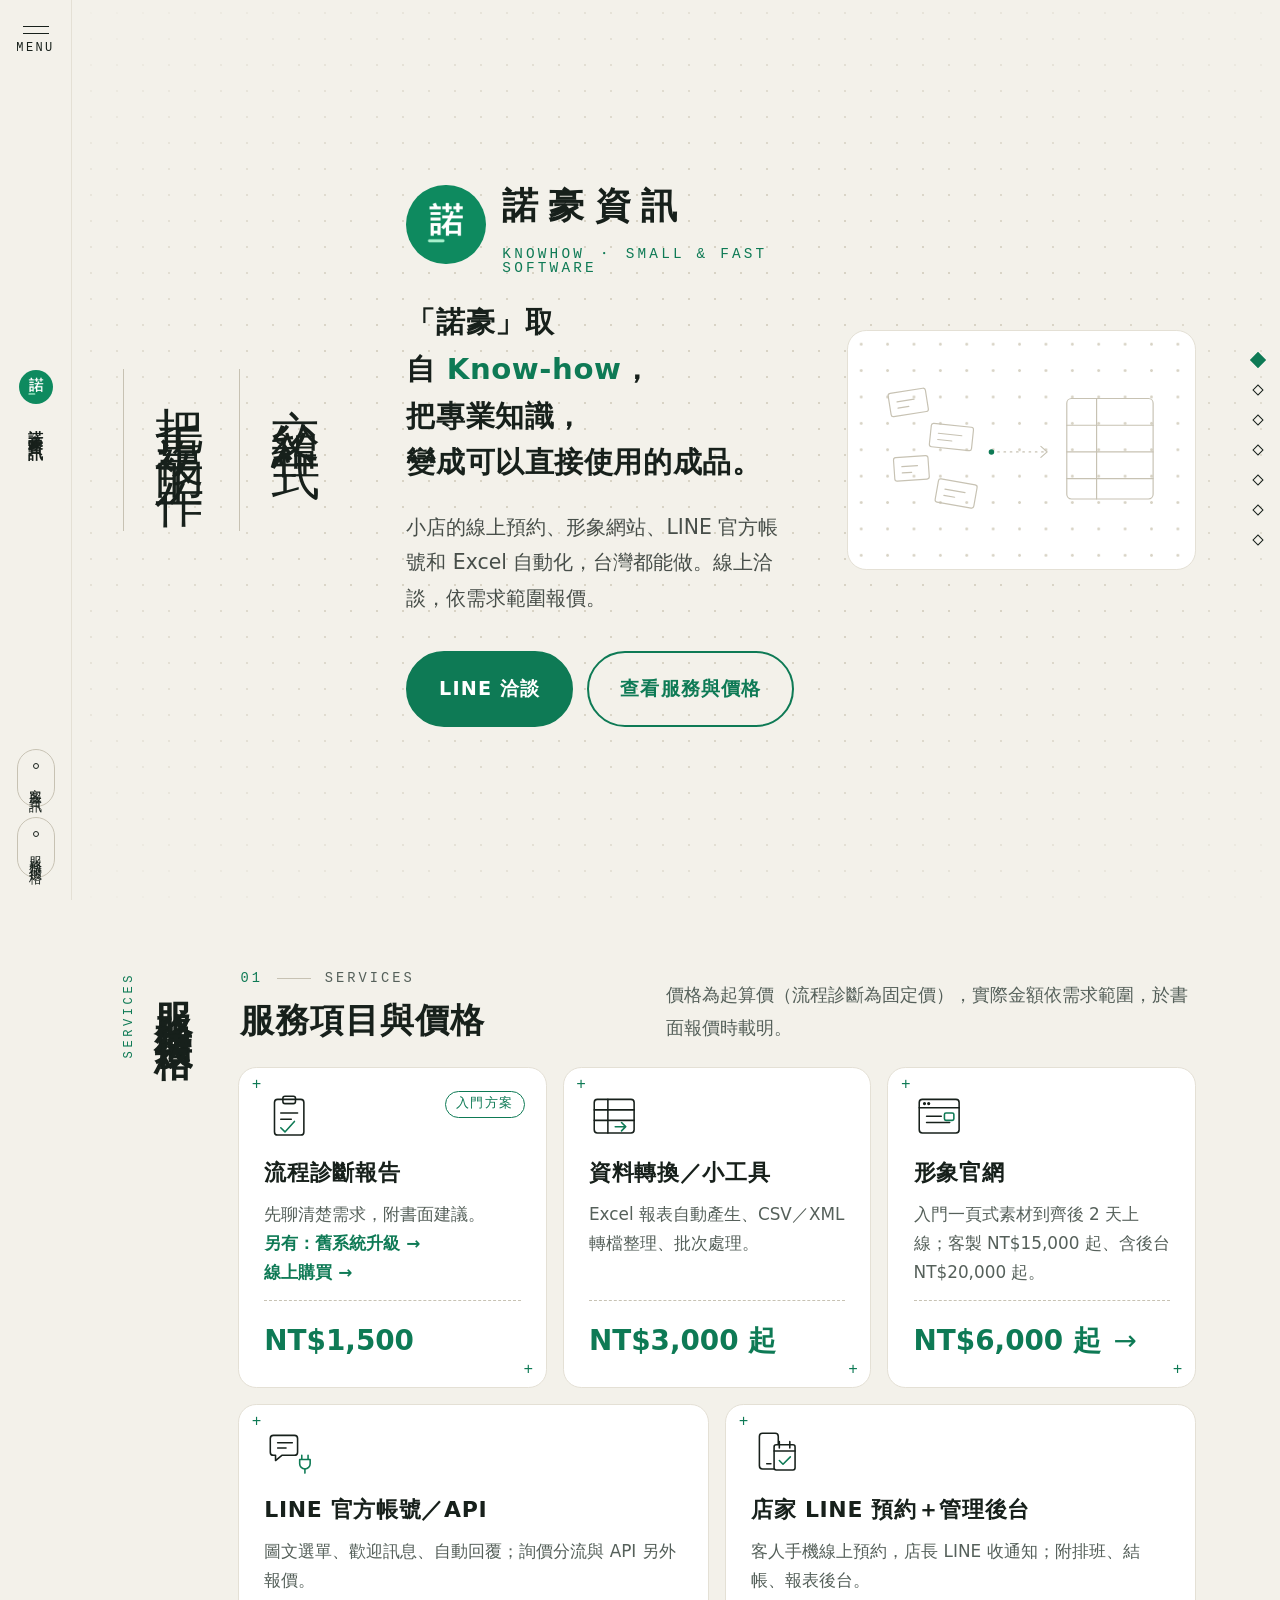
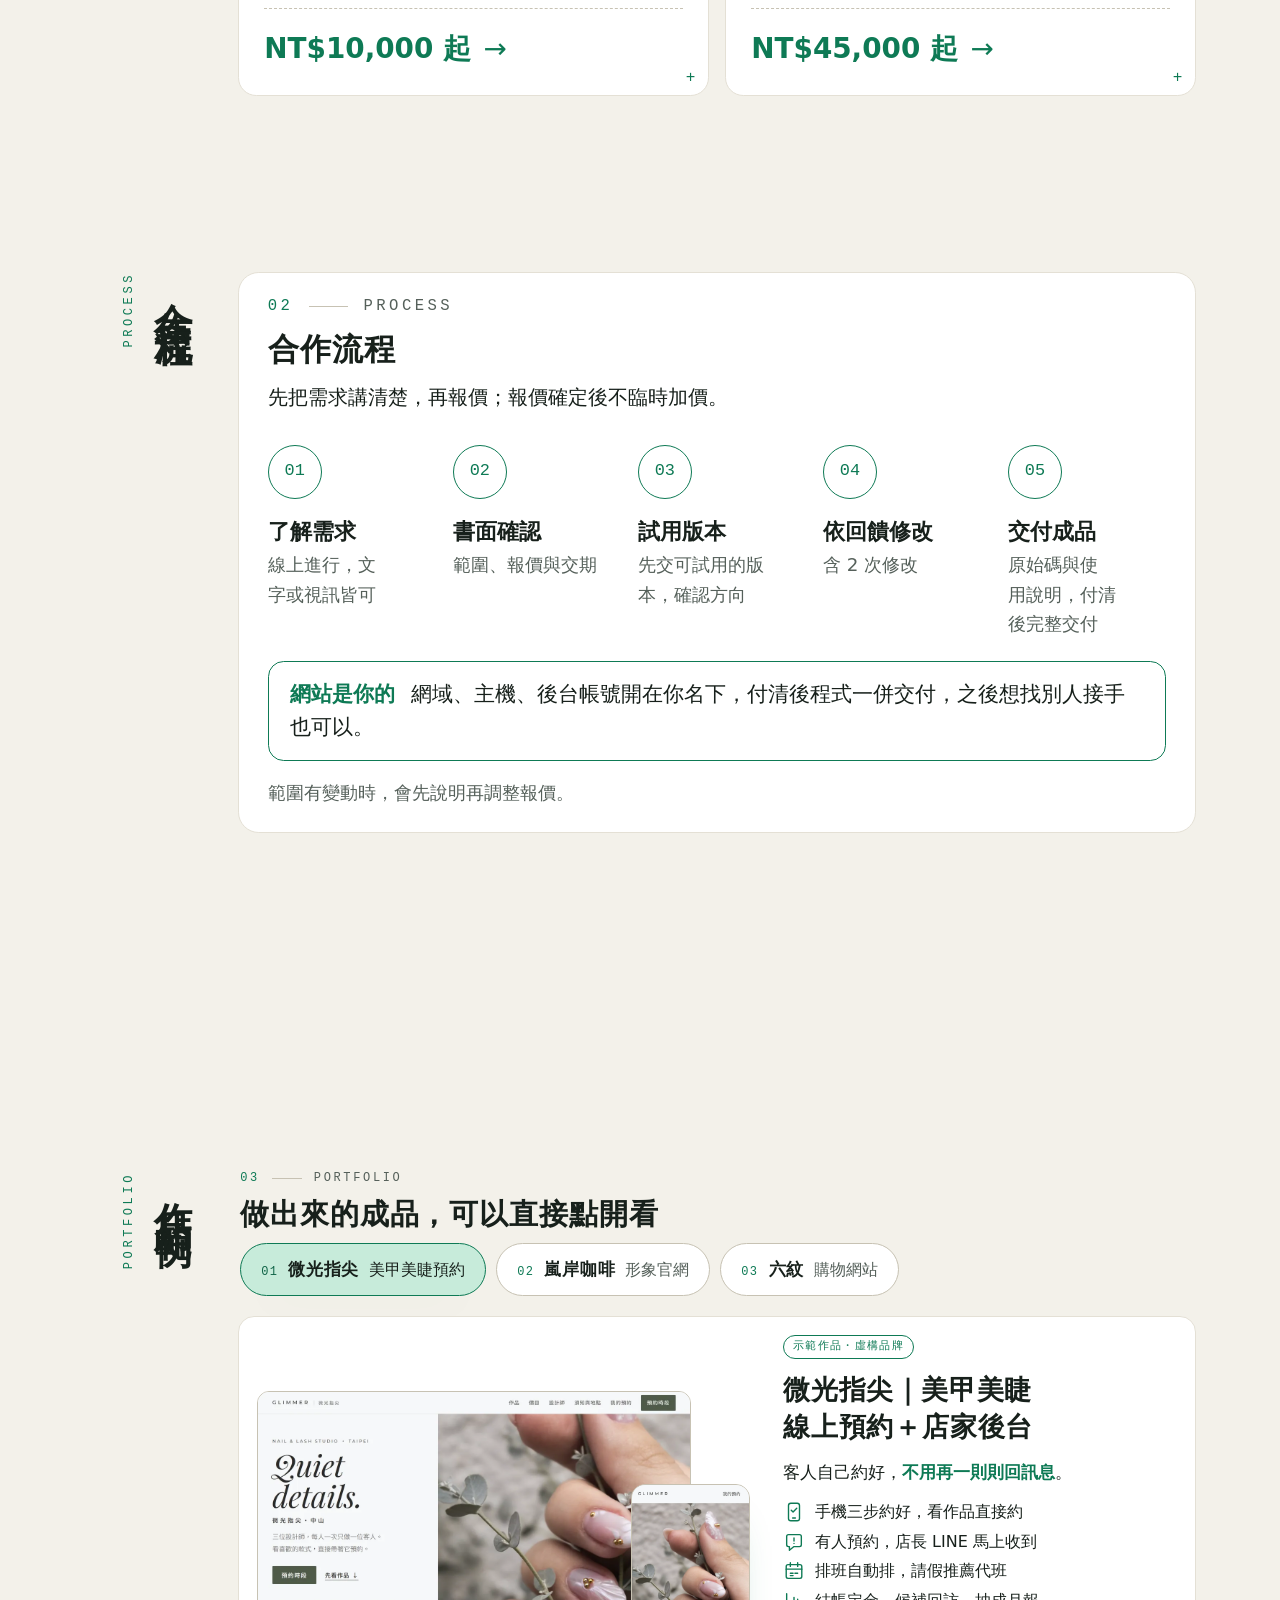
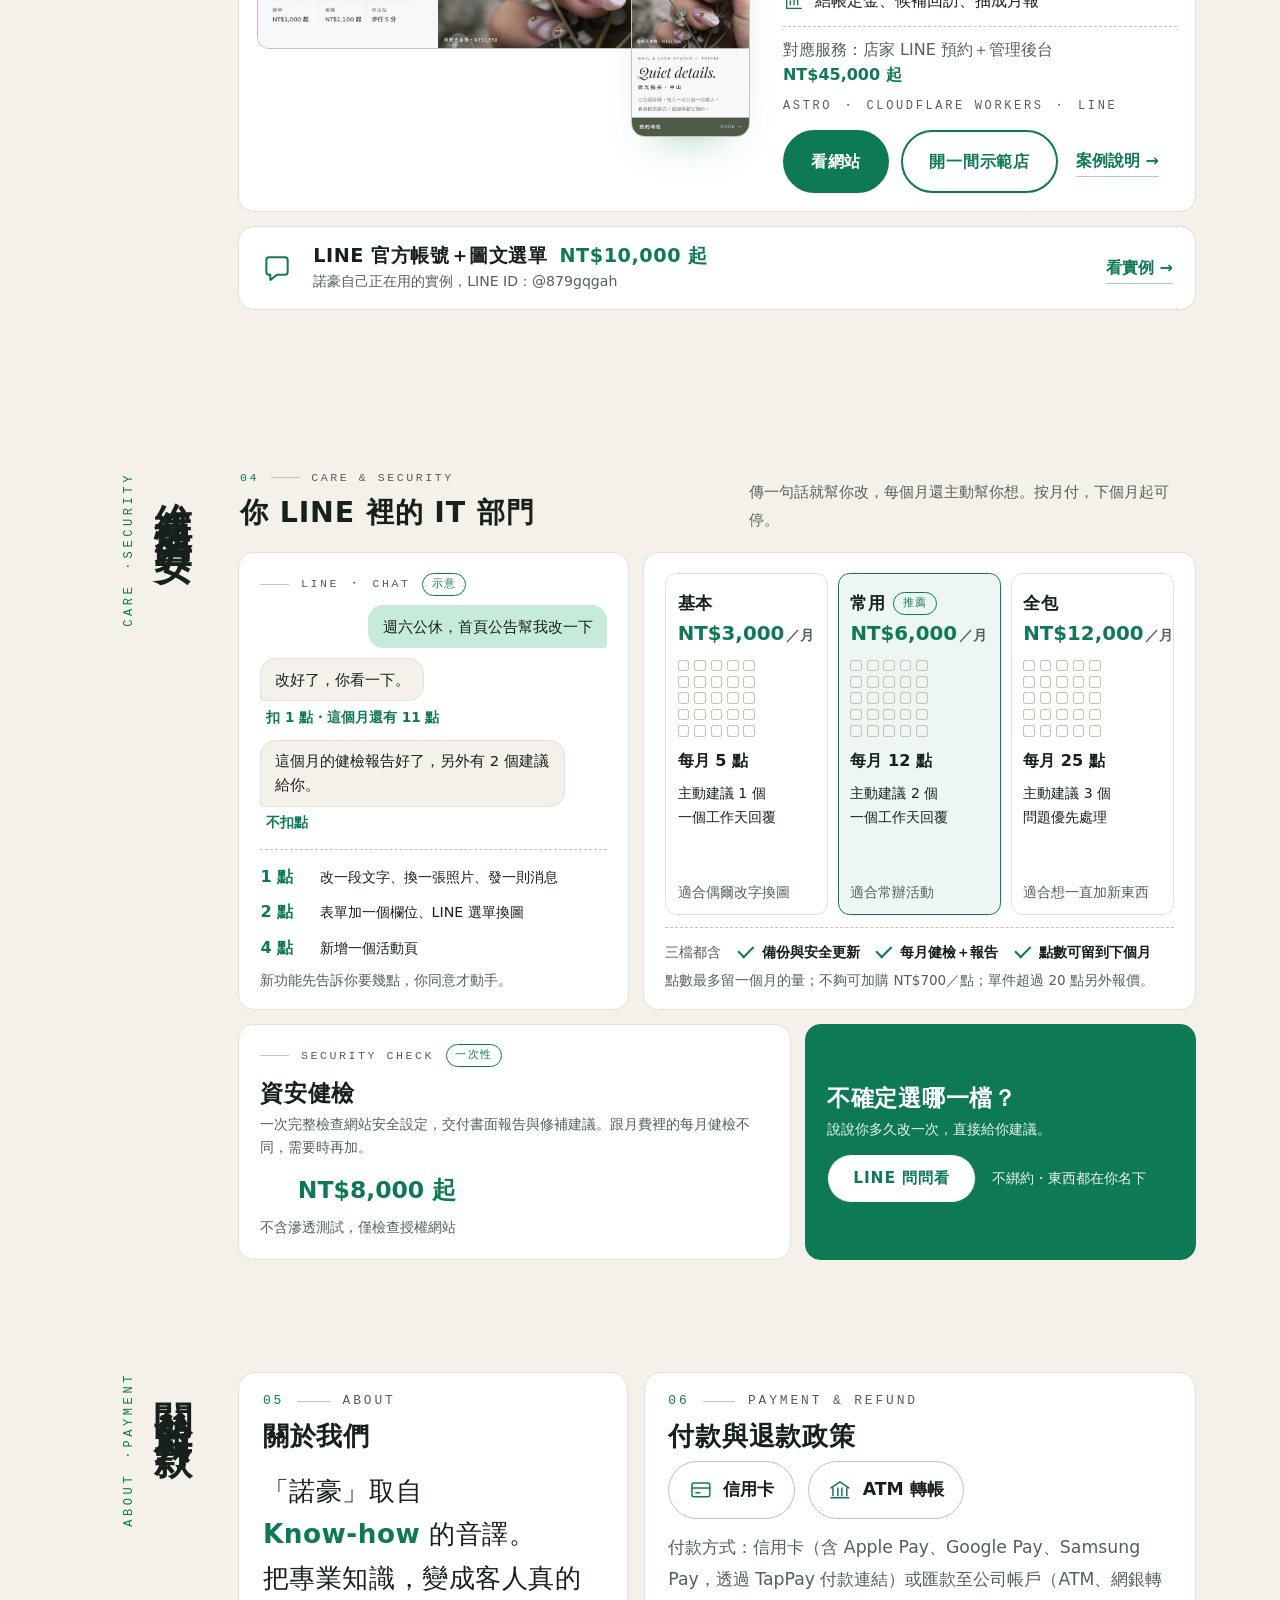
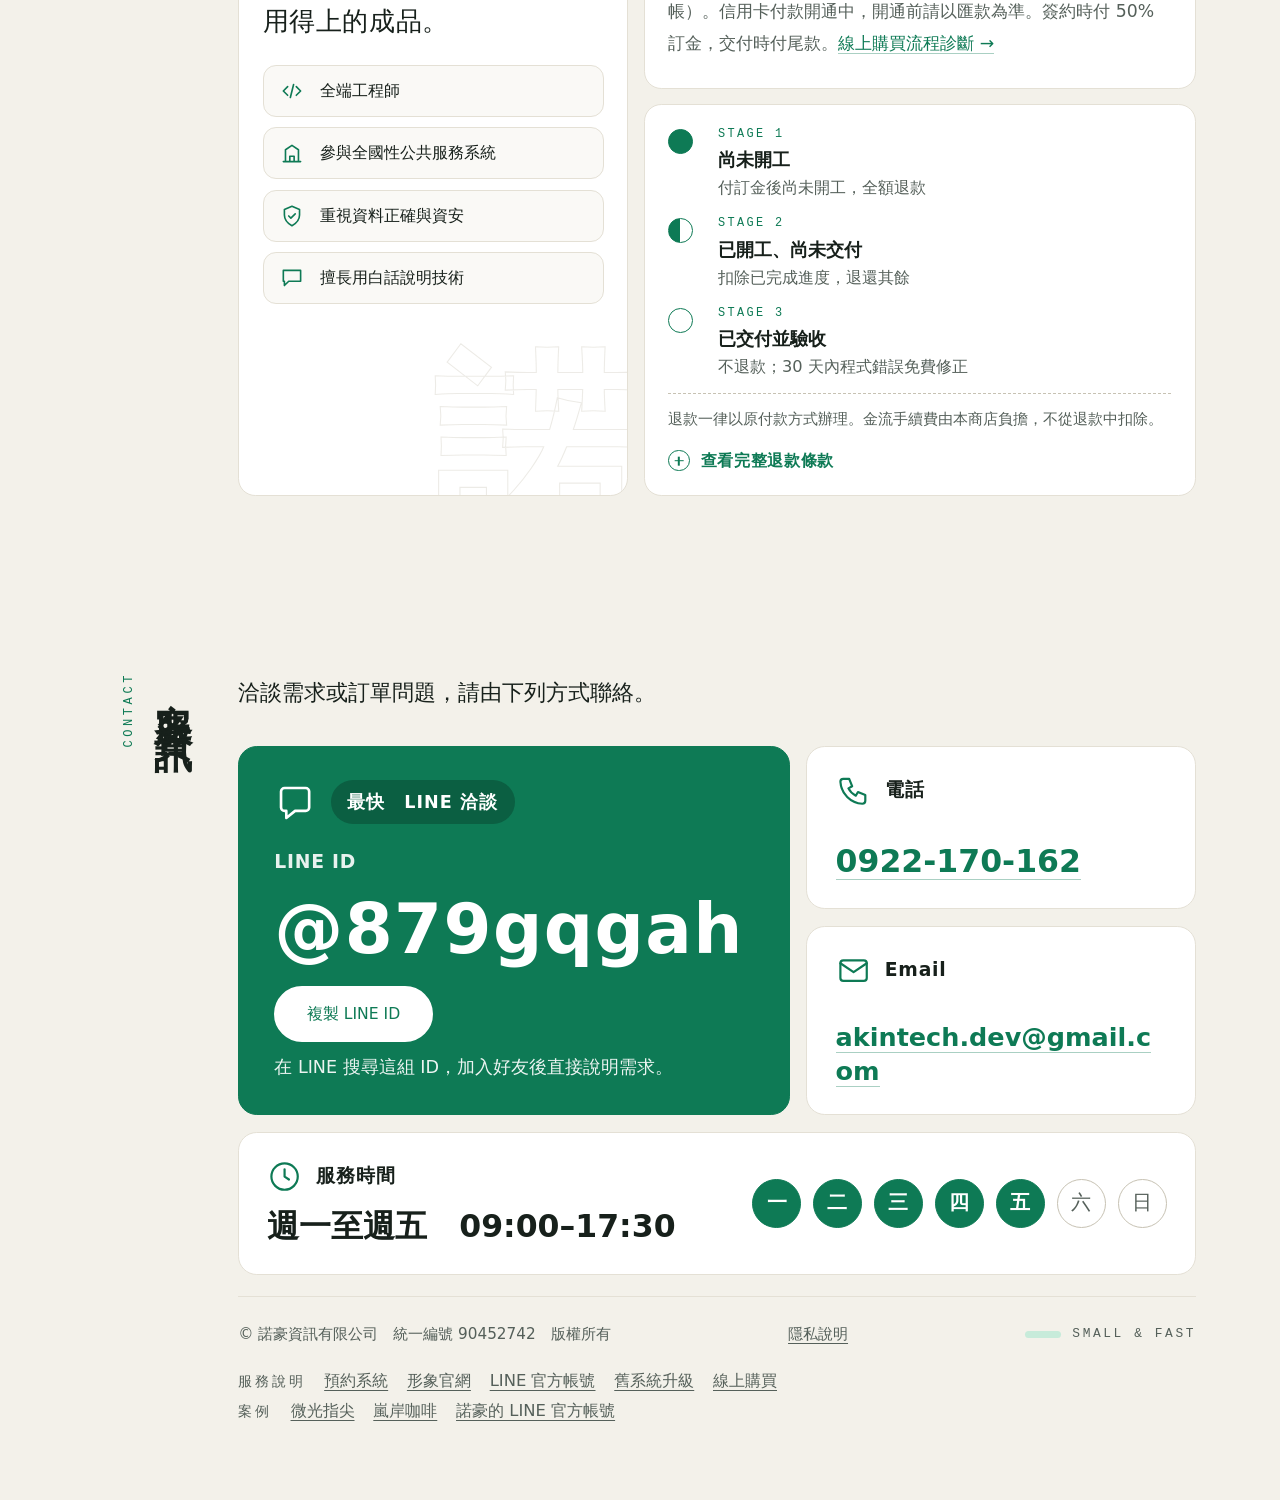
==== commit 67649982: "維運屏重排：LINE 對話示意＋三檔點數格，資安健檢改一般卡，重點卡改成「問我選哪一檔」 基準輪評審（讀者／美感／技術＋Codex）一致判定原本的四欄比較表偏弱： 點數是核心卻最晚才看懂、一次性健檢搶" ====
--- a/index.html
+++ b/index.html
@@ -660,72 +660,74 @@
 @media (prefers-reduced-motion:reduce){.terms[open]{animation:none}}
 
 /* ============ 維運與資安 ============ */
-.plan,.scan{display:flex;flex-direction:column}
-.cmp{width:100%;border-collapse:separate;border-spacing:0;margin-top:2px}
-.cmp th,.cmp td{padding:11px 14px;text-align:center;font-size:clamp(15px,1.2vw,17px);border-bottom:1px solid var(--line)}
-.cmp tbody tr:last-child td,.cmp tbody tr:last-child th{border-bottom:0}
-.cmp th:first-child,.cmp td:first-child{text-align:left;font-weight:500;padding-left:4px}
-.cmp thead th{border-bottom:1px solid var(--line-strong);vertical-align:bottom;padding-top:6px;padding-bottom:14px}
-.cmp .pn{display:block;font-size:clamp(17px,1.4vw,20px);font-weight:700;letter-spacing:.03em}
-.cmp .pp{display:block;margin-top:6px;font-size:clamp(22px,2vw,28px);font-weight:800;color:var(--green);letter-spacing:.01em;white-space:nowrap}
-.cmp .pp small{font-size:.55em;font-weight:600;color:var(--muted);margin-left:2px}
-.cmp .hot{background:color-mix(in srgb,var(--green) 9%,transparent)}
-.cmp thead .hot{border-radius:14px 14px 0 0}
-.cmp tbody tr:last-child .hot{border-radius:0 0 14px 14px}
-.cmp .y{display:inline-block;width:20px;height:11px;border-left:2.5px solid var(--green);border-bottom:2.5px solid var(--green);transform:rotate(-45deg) translate(2px,-3px)}
-.cmp .n{color:var(--muted)}
-.cmp .v{font-weight:700}
-.cmp .badge{margin:0 0 0 6px}
-.scan{position:relative}
-.scan .th,.scan .label,.scan .label b{color:inherit}
-.scan .label i{background:color-mix(in srgb,var(--on-green) 45%,transparent)}
-.scan .lead{color:inherit;opacity:.9;margin-bottom:12px;font-size:clamp(15px,1.2vw,17px)}
-.scan .wm{position:absolute;right:-26px;bottom:-30px;width:190px;height:190px;opacity:.13;pointer-events:none}
-.rep{list-style:none;margin:0 0 14px;padding:12px 14px;background:color-mix(in srgb,#000 14%,var(--green));border:1px solid color-mix(in srgb,var(--on-green) 28%,transparent);border-radius:14px;display:grid;gap:9px;position:relative;z-index:1}
-.rep .cap{font:11px/1 var(--mono);letter-spacing:.2em;margin-bottom:2px}
-.rep li:not(.cap){display:flex;align-items:center;gap:10px;font-size:clamp(15px,1.2vw,17px)}
-.rep li i{width:9px;height:9px;border-radius:50%;background:var(--on-green);flex:none}
-.rep li.w i{background:transparent;box-shadow:inset 0 0 0 2px var(--on-green)}
-.rep li em{margin-left:auto;font-style:normal;font-size:.86em;white-space:nowrap}
-.scan .sp{margin-top:auto;display:flex;align-items:baseline;gap:12px;flex-wrap:wrap;position:relative;z-index:1}
-.scan .sp b{font-size:clamp(26px,2.4vw,34px);font-weight:800;letter-spacing:.01em}
-.scan .sp span{font-size:clamp(13.5px,1.05vw,15px);opacity:.9}
-.cf{list-style:none;margin:0;padding:0;display:grid;grid-template-columns:repeat(4,minmax(0,1fr));gap:12px}
-.cf li{display:flex;align-items:center;gap:14px;padding:12px 14px;border:1px solid var(--line);border-radius:12px;text-align:left;transition:border-color .35s var(--ease),transform .5s var(--ease)}
-.cf li:hover{border-color:var(--green);transform:translateY(-3px)}
-.cf svg{width:28px;height:28px;color:var(--green);flex:none}
-.cf b{display:block;font-size:clamp(16px,1.3vw,18px);letter-spacing:.03em;margin-bottom:2px}
-.cf span{display:block;font-size:clamp(13.5px,1.05vw,15px);line-height:1.5;color:var(--muted);text-wrap:pretty}
-.care-bottom{padding:12px 14px}
-@media (max-width:1000px){.cf{grid-template-columns:repeat(2,minmax(0,1fr))}}
-@media (max-width:560px){.cf{grid-template-columns:minmax(0,1fr)}.cmp th,.cmp td{padding:10px 6px;font-size:14px}.cmp .pp{font-size:20px}.cmp th:first-child,.cmp td:first-child{width:38%}.cmp .badge{display:none}}
-/* 三檔月費：四欄放得下，價格字級收一點 */
-.cmp3 th,.cmp3 td{padding-left:6px;padding-right:6px}
-.cmp3 .pp{font-size:clamp(18px,1.45vw,21px)}
-.cmp3 td:first-child{white-space:nowrap}
-/* 手機：比較表改成「功能名稱一行、下面並排各方案」，避免第一欄被價格擠成直排 */
+/* 2026-11 重排：左邊 LINE 對話演出「傳一句話就改」，右邊三檔用 25 格點數圖比較 */
+.cq,.tiers{display:flex;flex-direction:column}
+.cq .label .badge,.scan2 .label .badge{margin-left:0}
+.cq-chat{list-style:none;margin:0 0 14px;padding:0;display:grid;gap:10px}
+.cq-chat li{display:flex;flex-direction:column;align-items:flex-start;gap:4px}
+.cq-chat li.me{align-items:flex-end}
+.cq-b{max-width:88%;padding:9px 14px;border-radius:16px 16px 16px 4px;background:var(--bg);border:1px solid var(--line);font-size:clamp(15px,1.2vw,17px);line-height:1.6}
+.cq-chat .me .cq-b{border-radius:16px 16px 4px 16px;background:var(--green-soft);border-color:transparent}
+.cq-chat em{font-style:normal;font-size:14px;font-weight:700;color:var(--green);padding-left:6px}
+.cq-pts{margin:auto 0 0;padding-top:12px;border-top:1px dashed var(--line-strong);display:grid;gap:6px}
+.cq-pts div{display:grid;grid-template-columns:3.2em minmax(0,1fr);gap:10px;align-items:baseline}
+.cq-pts dt{font-weight:800;color:var(--green);white-space:nowrap;font-size:clamp(16px,1.3vw,18px)}
+.cq-pts dd{margin:0;font-size:clamp(14.5px,1.15vw,16px);line-height:1.55}
+.cq-note{margin:8px 0 0;font-size:14px;line-height:1.6;color:var(--muted)}
+.tier-list{list-style:none;margin:0;padding:0;display:grid;grid-template-columns:repeat(3,minmax(0,1fr));gap:10px;flex:1}
+.tier{display:flex;flex-direction:column;padding:14px 12px 12px;border:1px solid var(--line);border-radius:12px;transition:border-color .35s var(--ease),transform .5s var(--ease)}
+.tier:hover{border-color:var(--green);transform:translateY(-3px)}
+.tier.rec{border-color:var(--green);background:color-mix(in srgb,var(--green) 7%,transparent)}
+.tier h4{display:flex;align-items:center;gap:8px;margin:0;font-size:clamp(17px,1.4vw,20px);letter-spacing:.03em}
+.tier h4 .badge{margin:0}
+.tier-p{margin:2px 0 12px;font-size:clamp(20px,1.6vw,23px);font-weight:800;line-height:1.35;color:var(--green);white-space:nowrap}
+.tier-p small{font-size:14px;font-weight:600;color:var(--muted);margin-left:2px}
+.tier-g{display:grid;grid-template-columns:repeat(5,12px);gap:5px;margin-bottom:10px}
+.tier-g i{display:block;width:12px;height:12px;border-radius:3px;box-shadow:inset 0 0 0 1px var(--line-strong)}
+.t5 .tier-g i:nth-child(-n+5),.t12 .tier-g i:nth-child(-n+12),.t25 .tier-g i{background:var(--green);box-shadow:none}
+.tier-n{margin:0 0 6px;font-weight:800;font-size:clamp(16px,1.3vw,18px)}
+.tier-f{list-style:none;margin:0;padding:0;font-size:clamp(14.5px,1.1vw,15.5px);line-height:1.7}
+.tier-for{margin:auto 0 0;padding-top:8px;font-size:14px;line-height:1.5;color:var(--muted)}
+.tier-all{margin-top:12px;padding-top:12px;border-top:1px dashed var(--line-strong)}
+.tier-all ul{list-style:none;margin:0 0 4px;padding:0;display:flex;flex-wrap:wrap;gap:4px 18px;font-weight:700;font-size:clamp(15px,1.15vw,16.5px)}
+.tier-all li.cap{font-weight:500;color:var(--muted)}
+.tier-all li:not(.cap)::before{content:"";display:inline-block;width:13px;height:7px;margin-right:9px;border-left:2.5px solid var(--green);border-bottom:2.5px solid var(--green);transform:rotate(-45deg) translate(2px,-3px)}
+.tier-all p{margin:0;font-size:14px;line-height:1.6;color:var(--muted)}
+.scan2{display:flex;align-items:center;justify-content:space-between;gap:10px 28px;flex-wrap:wrap}
+.scan2-t{flex:1 1 320px;min-width:0}
+.scan2 .th{margin-bottom:4px}
+.scan2 .lead{margin:0;font-size:clamp(14.5px,1.15vw,16px);line-height:1.65}
+.scan2-p{flex:none;text-align:right}
+.scan2-p b{display:block;font-size:clamp(22px,1.9vw,26px);font-weight:800;color:var(--green);white-space:nowrap}
+.scan2-p span{font-size:14px;color:var(--muted)}
+.cq-cta{display:flex;flex-direction:column;justify-content:center;align-items:flex-start}
+.cq-cta .th{color:inherit;margin-bottom:4px}
+.cq-cta .lead{color:inherit;opacity:.92;margin-bottom:12px;font-size:clamp(14.5px,1.15vw,16px);line-height:1.65}
+.tile.accent.cq-cta .btn{background:var(--on-green);color:var(--green);padding:10px 26px}
+.cq-go{margin:0;display:flex;align-items:center;gap:10px 16px;flex-wrap:wrap}
+.cq-go span{font-size:14px;opacity:.92}
+@media (prefers-reduced-motion:no-preference){
+  .js .tier-g i{transition:background-color .5s var(--ease) .7s,box-shadow .5s var(--ease) .7s}
+  .js .tier-g i:nth-child(n+6){transition-delay:.82s}
+  .js .tier-g i:nth-child(n+11){transition-delay:.94s}
+  .js .tier-g i:nth-child(n+16){transition-delay:1.06s}
+  .js .tier-g i:nth-child(n+21){transition-delay:1.18s}
+  .js #care:not(.on) .tier-g i{background:transparent;box-shadow:inset 0 0 0 1px var(--line-strong);transition-delay:0s}
+}
 @media (max-width:560px){
-  .cmp,.cmp tbody{display:block}
-  .cmp thead{display:block}
-  .cmp thead tr,.cmp tbody tr{display:grid;grid-template-columns:minmax(0,1fr) minmax(0,1fr)}
-  .cmp thead th:first-child{display:none}
-  .cmp th,.cmp td{padding:10px 6px}
-  .cmp thead th{padding-top:14px}
-  .cmp .pp{font-size:clamp(18px,5.4vw,22px)}
-  .cmp .pp small{display:block;margin:2px 0 0}
-  .cmp tbody tr{border-bottom:1px solid var(--line)}
-  .cmp tbody tr:last-child{border-bottom:0}
-  .cmp tbody td{border-bottom:0}
-  .cmp tbody td:first-child{grid-column:1/-1;width:auto;text-align:left;padding:14px 2px 0;font-size:14px;font-weight:500;color:var(--muted)}
-  .cmp tbody td:not(:first-child){padding:6px 6px 14px;font-size:16px}
-  .cmp tbody .hot{background:none}
-  .cmp tbody .hot.v{color:var(--green)}
-  .cmp3 thead tr,.cmp3 tbody tr{grid-template-columns:repeat(3,minmax(0,1fr))}
-  .cmp3 .pn{font-size:16px}
-  .cmp3 td:first-child{white-space:normal}
-  .cmp3 .pp{font-size:clamp(13px,4.2vw,19px)}
-  .cmp3 tbody td:not(:first-child){font-size:15px;padding-left:2px;padding-right:2px}
+  .tier-list{grid-template-columns:minmax(0,1fr)}
+  .tier{display:grid;grid-template-columns:minmax(0,1fr) auto;column-gap:16px;align-items:start}
+  .tier>*{grid-column:1}
+  .tier-g{grid-column:2;grid-row:1/span 4;margin:4px 0 0}
+  .tier-for{padding-top:6px}
+  .scan2-p{text-align:left}
+  .cq-b{max-width:92%}
+  .tier-g{grid-template-columns:repeat(5,9px);gap:3px}
+  .tier-g i{width:9px;height:9px}
+  .tier-p{font-size:20px}
+  .tier-all ul{flex-direction:column;gap:2px}
 }
+@media (max-width:360px){.tier-p{font-size:18px}}
 @media (max-width:899px){
   .hrs{min-width:0}
   .week{width:100%;gap:clamp(4px,1.6vw,10px)}
@@ -868,12 +870,7 @@
   html.compact .svc .ico{width:32px;height:32px;margin-bottom:6px}
   html.compact .svc p{margin-bottom:8px;line-height:1.55}
   html.compact .svc .price{padding-top:8px}
-  html.compact .cmp th,html.compact .cmp td{padding-top:6px;padding-bottom:6px}
-  html.compact .cmp thead th{padding-bottom:8px}
-  html.compact .rep{gap:6px;padding:9px 12px;margin-bottom:8px}
-  html.compact .scan .lead{margin-bottom:8px}
-  html.compact .care-bottom{padding:8px 10px}
-  html.compact .cf li{padding:8px 12px}
+  html.compact .cq-chat{gap:6px;margin-bottom:8px}html.compact .tier{padding:10px 12px 8px}html.compact .tier-p{margin-bottom:8px}html.compact .tier-g{grid-template-columns:repeat(5,11px);gap:4px}html.compact .tier-g i{width:11px;height:11px}
 }
 
 /* ============ 作品範例屏（前綴 pf-） ============ */
@@ -959,9 +956,7 @@
 /* 緊湊模式：整屏會被縮到 77%～85%，小字與膠囊放大，縮放後實際約 ≥11px */
 @media (min-width:900px){
   html.compact .label,html.compact .label b,html.compact .badge,html.compact .pf-stack,html.compact .pfb-tab i,
-  html.compact .rep .cap,html.compact ol.stages em,html.compact .foot .tg,html.compact .foot-pages b{font-size:14.5px}
-  html.compact .rep li em,html.compact .cf span,html.compact .scan .sp span{font-size:14.5px}
-  html.compact .cmp .pp small{font-size:14.5px}
+  html.compact ol.stages em,html.compact .foot .tg,html.compact .foot-pages b{font-size:14.5px}
   html.compact .pfb-tab{padding-top:16px;padding-bottom:16px}
 }
 /* 手機（單欄版面） */
@@ -1305,50 +1300,70 @@
 
         <div class="row-head" id="care-plans" style="--d:12;--t:6" data-a>
           <div><p class="label"><b>04</b><i></i>CARE &amp; SECURITY</p><h3 class="th">你 LINE 裡的 IT 部門</h3></div>
-          <p class="lead">傳一句話就幫你改，每個月還主動幫你想。改什麼用點數算，月費可隨時停止。</p>
+          <p class="lead">傳一句話就幫你改，每個月還主動幫你想。按月付，下個月起可停。</p>
         </div>
 
-        <section class="tile glow plan" style="--d:7;--t:6" data-a>
-          <table class="cmp cmp3">
-            <thead><tr>
-              <th scope="col"><span class="n">月費方案</span></th>
-              <th scope="col"><span class="pn">基本</span><span class="pp">NT$3,000<small>／月</small></span></th>
-              <th scope="col" class="hot"><span class="pn">常用<span class="badge">推薦</span></span><span class="pp">NT$6,000<small>／月</small></span></th>
-              <th scope="col"><span class="pn">全包</span><span class="pp">NT$12,000<small>／月</small></span></th>
-            </tr></thead>
-            <tbody>
-              <tr><td>每月點數</td><td class="v">5 點</td><td class="hot v">12 點</td><td class="v">25 點</td></tr>
-              <tr><td>備份與安全更新</td><td><i class="y"></i></td><td class="hot"><i class="y"></i></td><td><i class="y"></i></td></tr>
-              <tr><td>每月健檢＋報告</td><td><i class="y"></i></td><td class="hot"><i class="y"></i></td><td><i class="y"></i></td></tr>
-              <tr><td>每月主動建議</td><td class="v">1 個</td><td class="hot v">2 個</td><td class="v">3 個</td></tr>
-              <tr><td>沒用完的點數</td><td class="v">留到下個月</td><td class="hot v">留到下個月</td><td class="v">留到下個月</td></tr>
-              <tr><td>問題回覆</td><td class="v">一個工作天</td><td class="hot v">一個工作天</td><td class="v">優先處理</td></tr>
-            </tbody>
-          </table>
+        <section class="tile glow cq" style="--d:5;--t:6" data-a>
+          <p class="label"><i></i>LINE ・ CHAT<span class="badge">示意</span></p>
+          <ol class="cq-chat">
+            <li class="me"><span class="cq-b">週六公休，首頁公告幫我改一下</span></li>
+            <li><span class="cq-b">改好了，你看一下。</span><em>扣 1 點・這個月還有 11 點</em></li>
+            <li><span class="cq-b">這個月的健檢報告好了，另外有 2 個建議給你。</span><em>不扣點</em></li>
+          </ol>
+          <dl class="cq-pts">
+            <div><dt>1 點</dt><dd>改一段文字、換一張照片、發一則消息</dd></div>
+            <div><dt>2 點</dt><dd>表單加一個欄位、LINE 選單換圖</dd></div>
+            <div><dt>4 點</dt><dd>新增一個活動頁</dd></div>
+          </dl>
+          <p class="cq-note">新功能先告訴你要幾點，你同意才動手。</p>
         </section>
 
-        <section class="tile accent scan" style="--d:5;--t:6" data-a>
-          <svg class="wm" viewBox="0 0 48 48" fill="none" stroke="currentColor" stroke-width="1.2" aria-hidden="true"><path d="M24 4l16 6v12c0 11-7 18-16 22C15 40 8 33 8 22V10z"/><path d="M16 24l6 6 11-12"/></svg>
-          <p class="label"><i></i>SECURITY CHECK<span class="badge" style="color:inherit;border-color:currentColor">一次性</span></p>
-          <h3 class="th">資安健檢</h3>
-          <p class="lead">檢查網站安全設定，交付書面報告與修補建議。</p>
-          <ul class="rep">
-            <li class="cap">REPORT ・ 報告範例</li>
-            <li><i></i>HTTPS 與安全標頭<em>通過</em></li>
-            <li><i></i>帳號、權限與密碼<em>通過</em></li>
-            <li class="w"><i></i>套件漏洞與更新<em>建議更新</em></li>
-            <li><i></i>備份與還原機制<em>通過</em></li>
+        <section class="tile glow tiers" style="--d:7;--t:6" data-a>
+          <ul class="tier-list">
+            <li class="tier t5">
+              <h4>基本</h4>
+              <p class="tier-p">NT$3,000<small>／月</small></p>
+              <span class="tier-g" aria-hidden="true"><i></i><i></i><i></i><i></i><i></i><i></i><i></i><i></i><i></i><i></i><i></i><i></i><i></i><i></i><i></i><i></i><i></i><i></i><i></i><i></i><i></i><i></i><i></i><i></i><i></i></span>
+              <p class="tier-n">每月 5 點</p>
+              <ul class="tier-f"><li>主動建議 1 個</li><li>一個工作天回覆</li></ul>
+              <p class="tier-for">適合偶爾改字換圖</p>
+            </li>
+            <li class="tier t12 rec">
+              <h4>常用<span class="badge">推薦</span></h4>
+              <p class="tier-p">NT$6,000<small>／月</small></p>
+              <span class="tier-g" aria-hidden="true"><i></i><i></i><i></i><i></i><i></i><i></i><i></i><i></i><i></i><i></i><i></i><i></i><i></i><i></i><i></i><i></i><i></i><i></i><i></i><i></i><i></i><i></i><i></i><i></i><i></i></span>
+              <p class="tier-n">每月 12 點</p>
+              <ul class="tier-f"><li>主動建議 2 個</li><li>一個工作天回覆</li></ul>
+              <p class="tier-for">適合常辦活動</p>
+            </li>
+            <li class="tier t25">
+              <h4>全包</h4>
+              <p class="tier-p">NT$12,000<small>／月</small></p>
+              <span class="tier-g" aria-hidden="true"><i></i><i></i><i></i><i></i><i></i><i></i><i></i><i></i><i></i><i></i><i></i><i></i><i></i><i></i><i></i><i></i><i></i><i></i><i></i><i></i><i></i><i></i><i></i><i></i><i></i></span>
+              <p class="tier-n">每月 25 點</p>
+              <ul class="tier-f"><li>主動建議 3 個</li><li>問題優先處理</li></ul>
+              <p class="tier-for">適合想一直加新東西</p>
+            </li>
           </ul>
-          <div class="sp"><b>NT$8,000 起</b><span>不含滲透測試，僅檢查授權網站</span></div>
+          <div class="tier-all">
+            <ul><li class="cap">三檔都含</li><li>備份與安全更新</li><li>每月健檢＋報告</li><li>點數可留到下個月</li></ul>
+            <p>點數最多留一個月的量；不夠可加購 NT$700／點；單件超過 20 點另外報價。</p>
+          </div>
         </section>
 
-        <section class="tile glow care-bottom" style="--d:12;--t:6" data-a>
-          <ul class="cf">
-            <li><svg viewBox="0 0 24 24" fill="none" stroke="currentColor" stroke-width="1.5" stroke-linecap="round" stroke-linejoin="round" aria-hidden="true"><path d="M4 20h4L19 9l-4-4L4 16z"/><path d="M13 7l4 4"/></svg><div><b>1 點</b><span>改一段文字、換一張照片、發一則消息</span></div></li>
-            <li><svg viewBox="0 0 24 24" fill="none" stroke="currentColor" stroke-width="1.5" stroke-linecap="round" stroke-linejoin="round" aria-hidden="true"><rect x="4" y="4" width="16" height="16" rx="2"/><path d="M8 9h8M8 13h8M8 17h4"/></svg><div><b>2 點</b><span>表單加一個欄位、LINE 選單換圖</span></div></li>
-            <li><svg viewBox="0 0 24 24" fill="none" stroke="currentColor" stroke-width="1.5" stroke-linecap="round" stroke-linejoin="round" aria-hidden="true"><path d="M6 3h9l4 4v14H6z"/><path d="M15 3v4h4M12 11v6M9 14h6"/></svg><div><b>4 點</b><span>新增一個活動頁；新功能先估點再做</span></div></li>
-            <li><svg viewBox="0 0 24 24" fill="none" stroke="currentColor" stroke-width="1.5" stroke-linecap="round" stroke-linejoin="round" aria-hidden="true"><rect x="4" y="5" width="16" height="15" rx="2"/><path d="M4 10h16M9 3v4M15 3v4"/></svg><div><b>不綁約</b><span>按月付，下個月起可停，東西都在你名下</span></div></li>
-          </ul>
+        <section class="tile glow scan2" style="--d:7;--t:6" data-a>
+          <div class="scan2-t">
+            <p class="label"><i></i>SECURITY CHECK<span class="badge">一次性</span></p>
+            <h3 class="th">資安健檢</h3>
+            <p class="lead">一次完整檢查網站安全設定，交付書面報告與修補建議。跟月費裡的每月健檢不同，需要時再加。</p>
+          </div>
+          <div class="scan2-p"><b>NT$8,000 起</b><span>不含滲透測試，僅檢查授權網站</span></div>
+        </section>
+
+        <section class="tile accent cq-cta" style="--d:5;--t:6" data-a>
+          <h3 class="th">不確定選哪一檔？</h3>
+          <p class="lead">說說你多久改一次，直接給你建議。</p>
+          <p class="cq-go"><a class="btn" href="#contact" data-track="care-line-cta">LINE 問問看</a><span>不綁約・東西都在你名下</span></p>
         </section>
 
       </div>
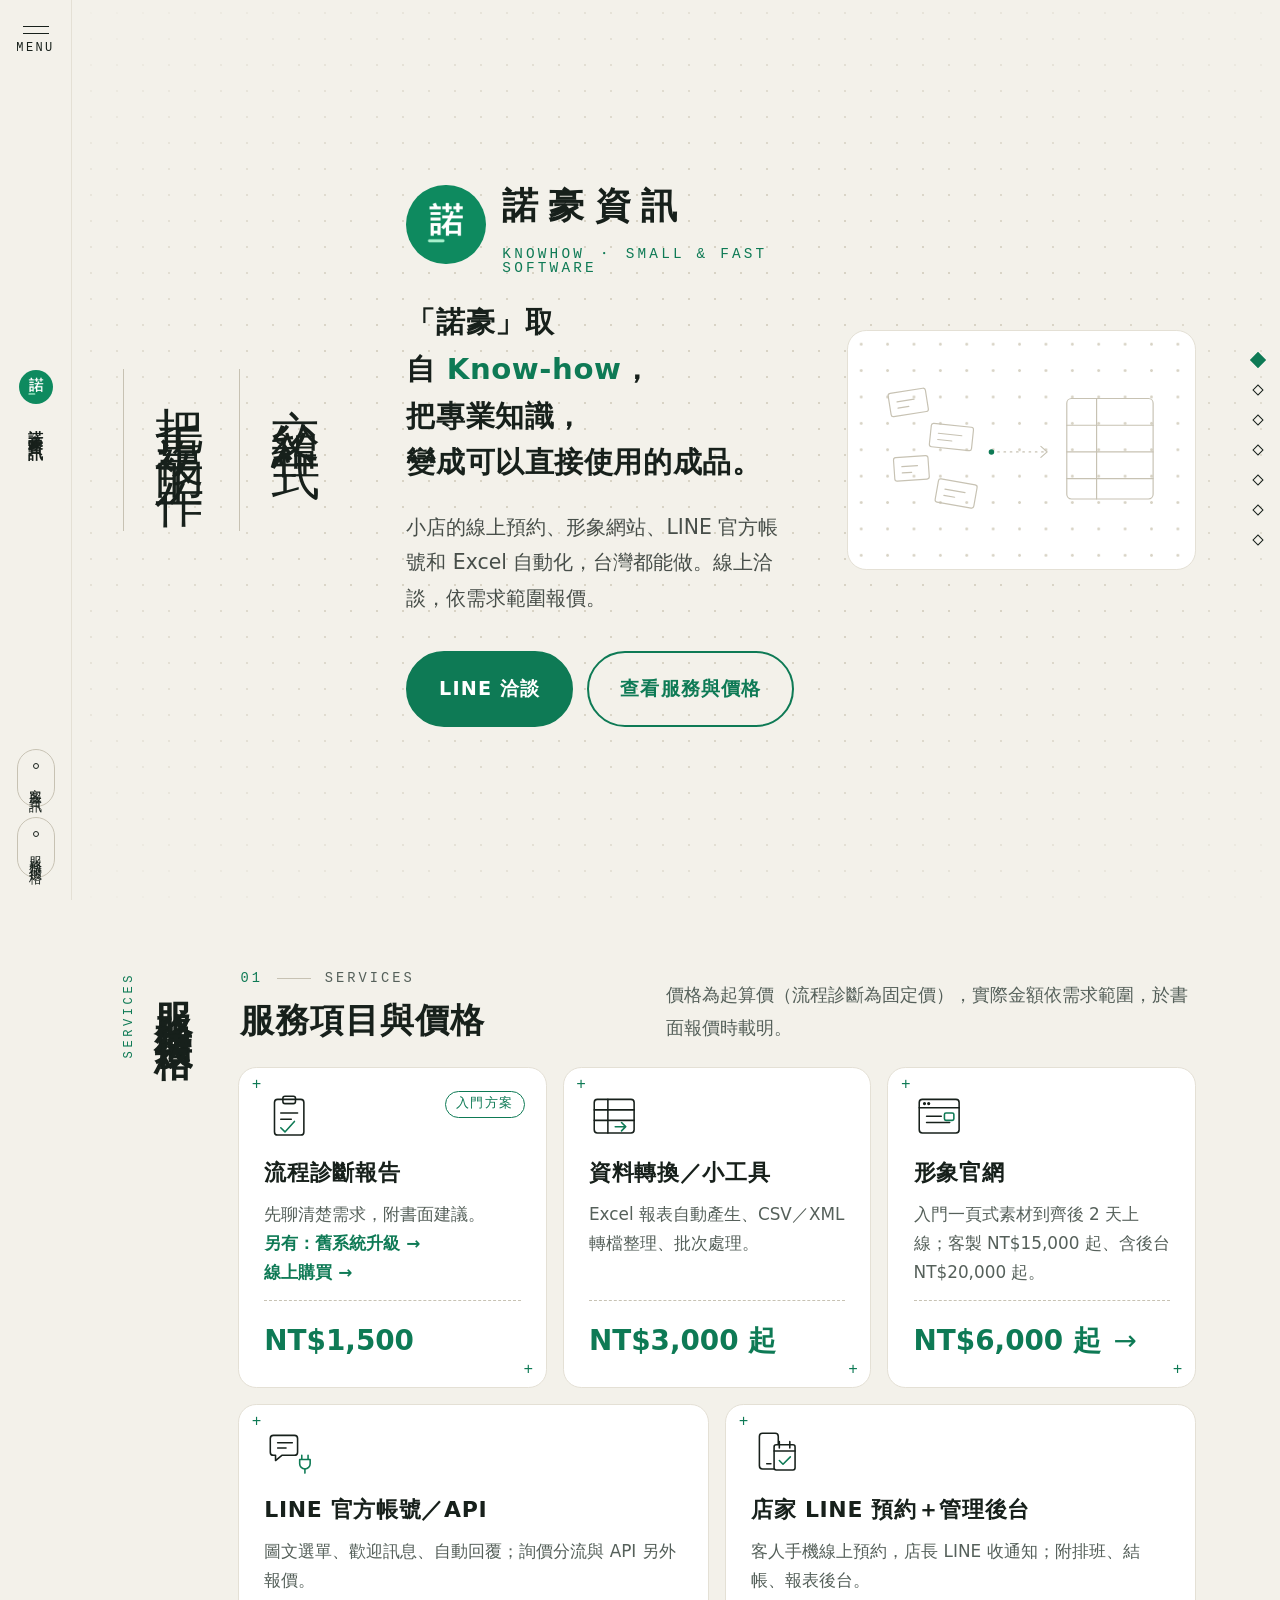
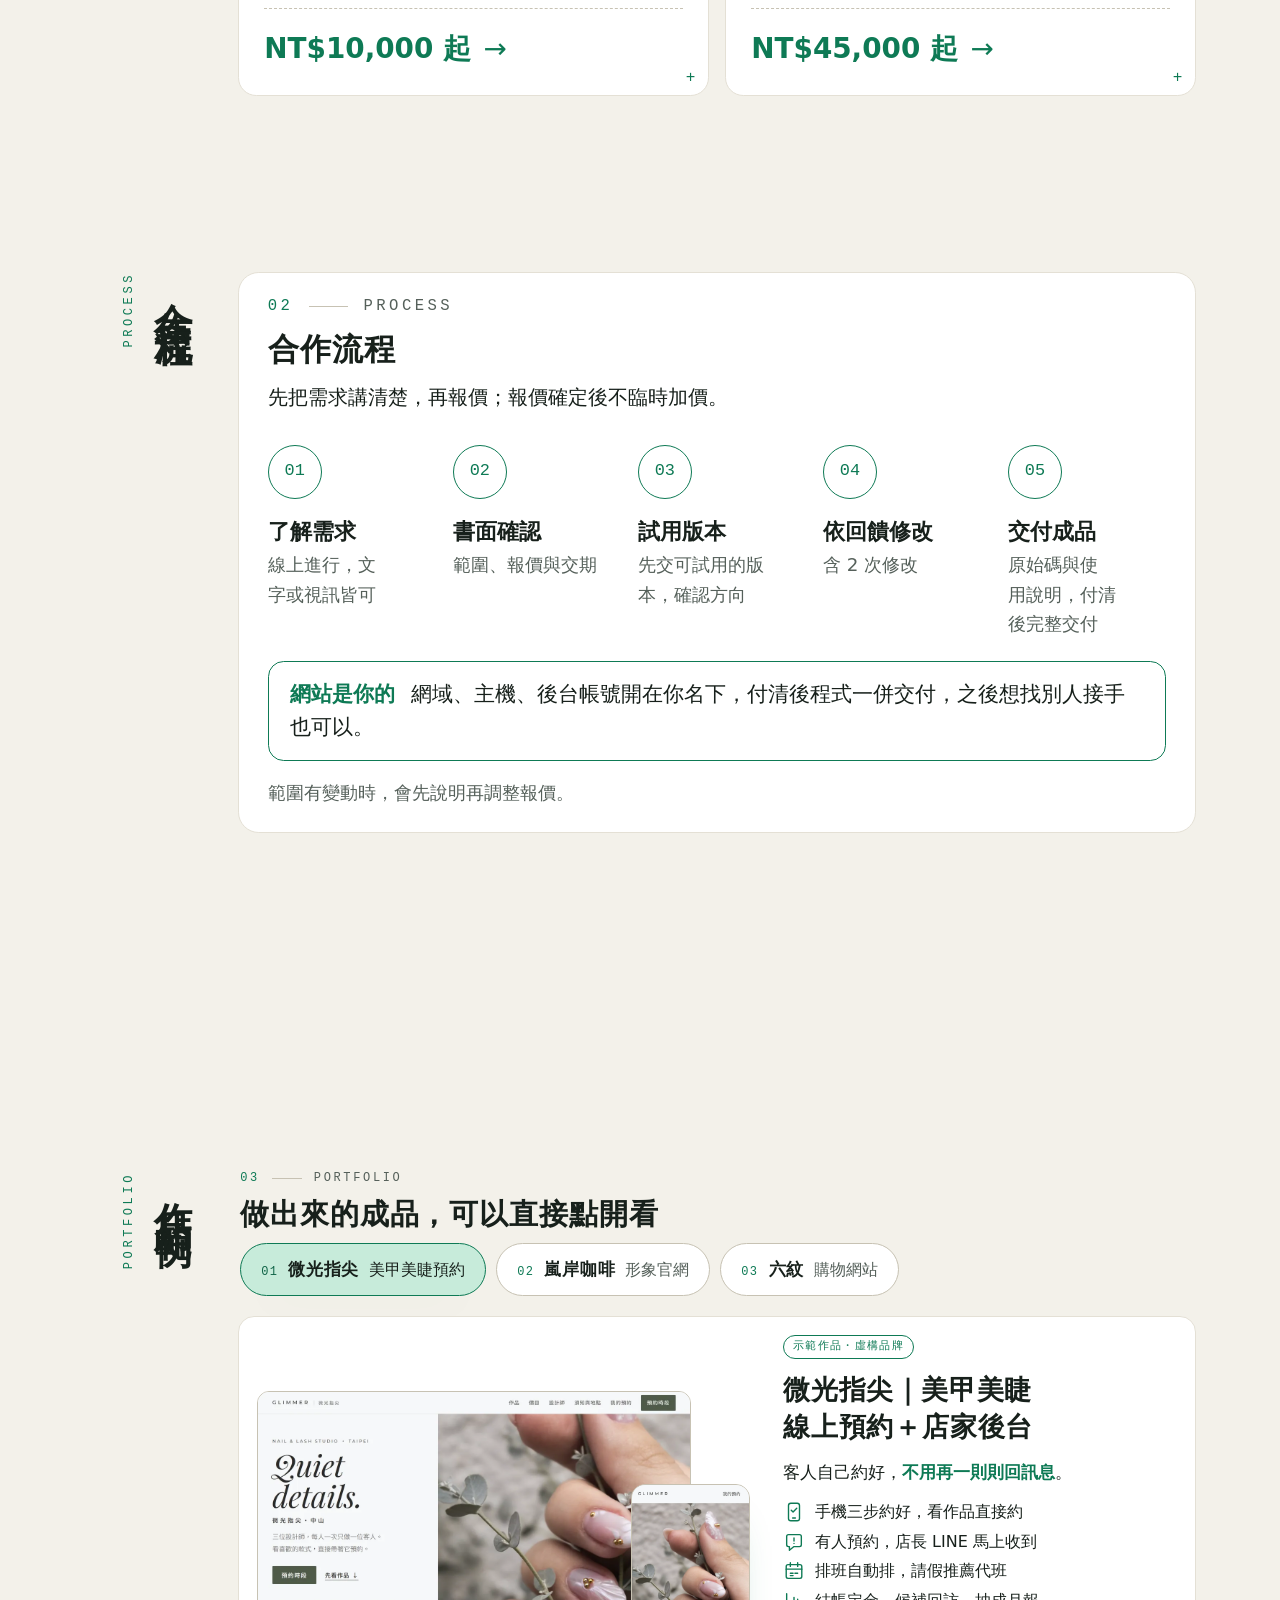
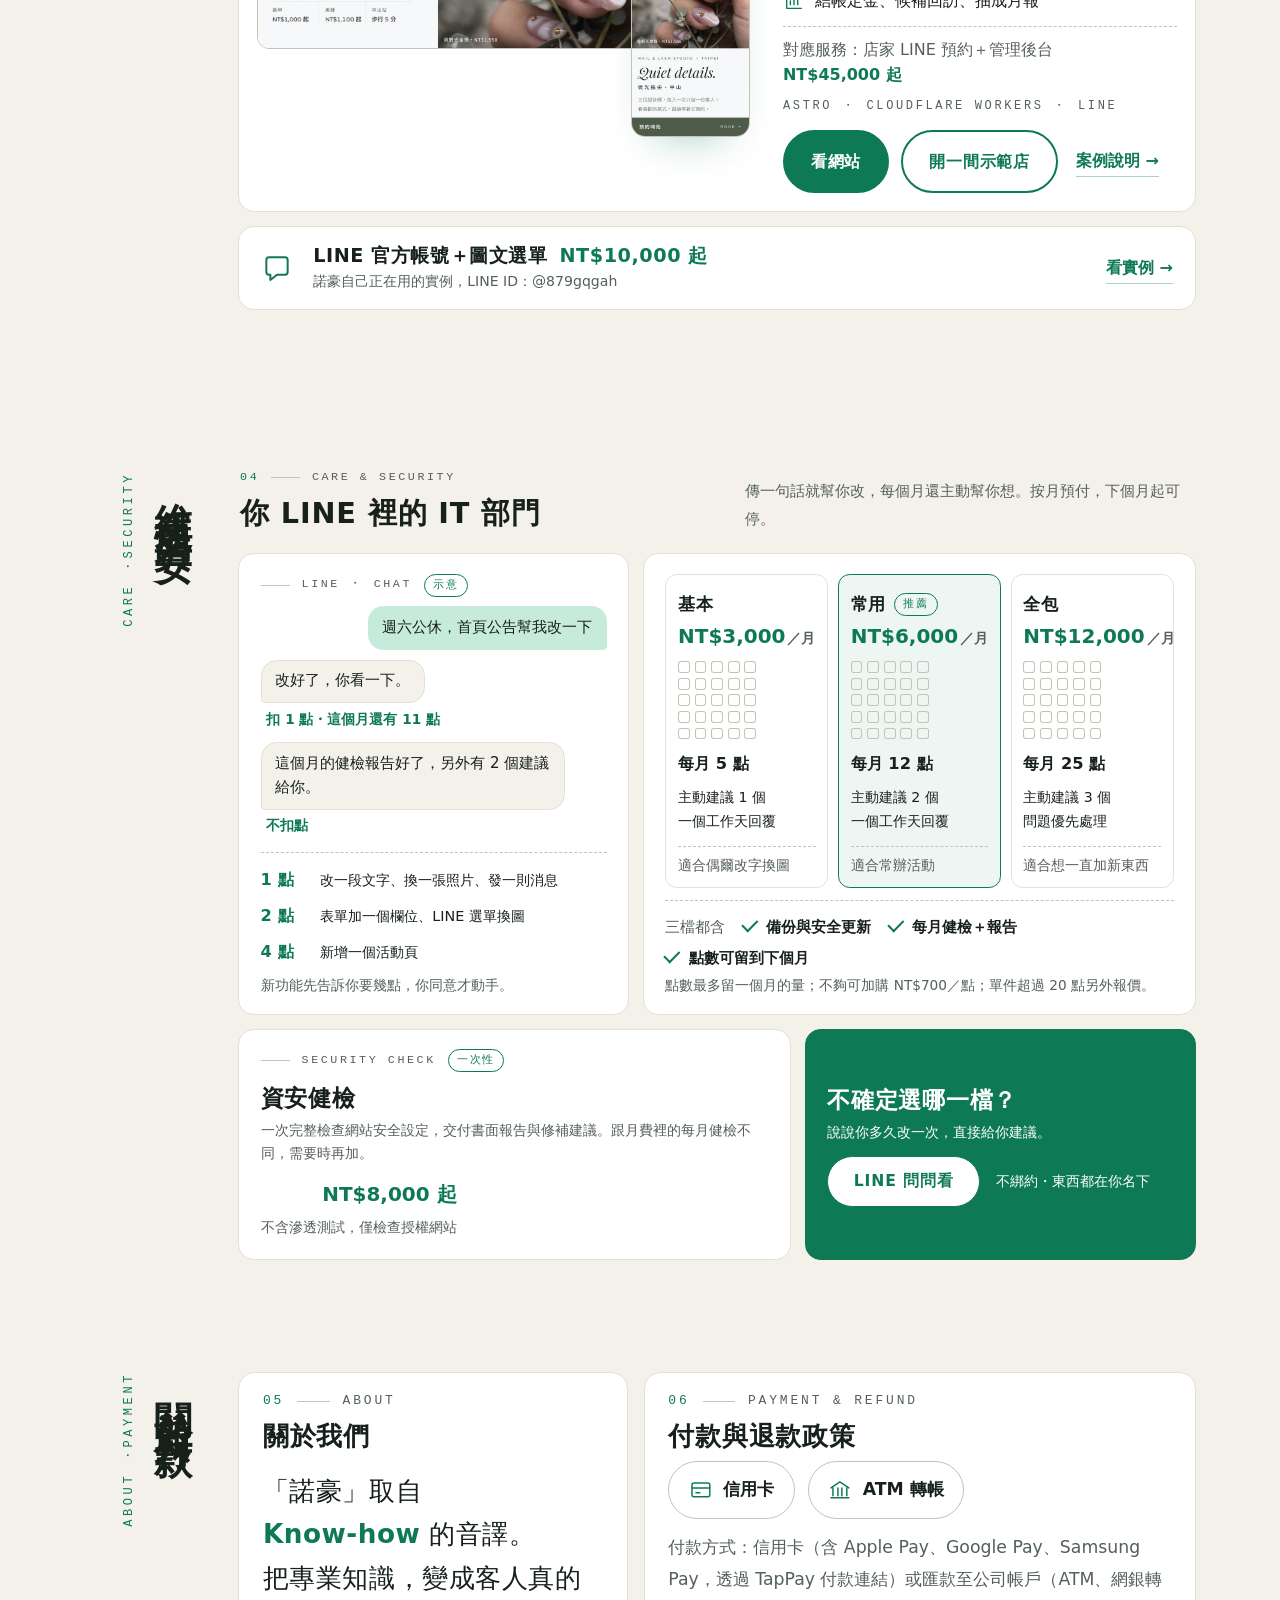
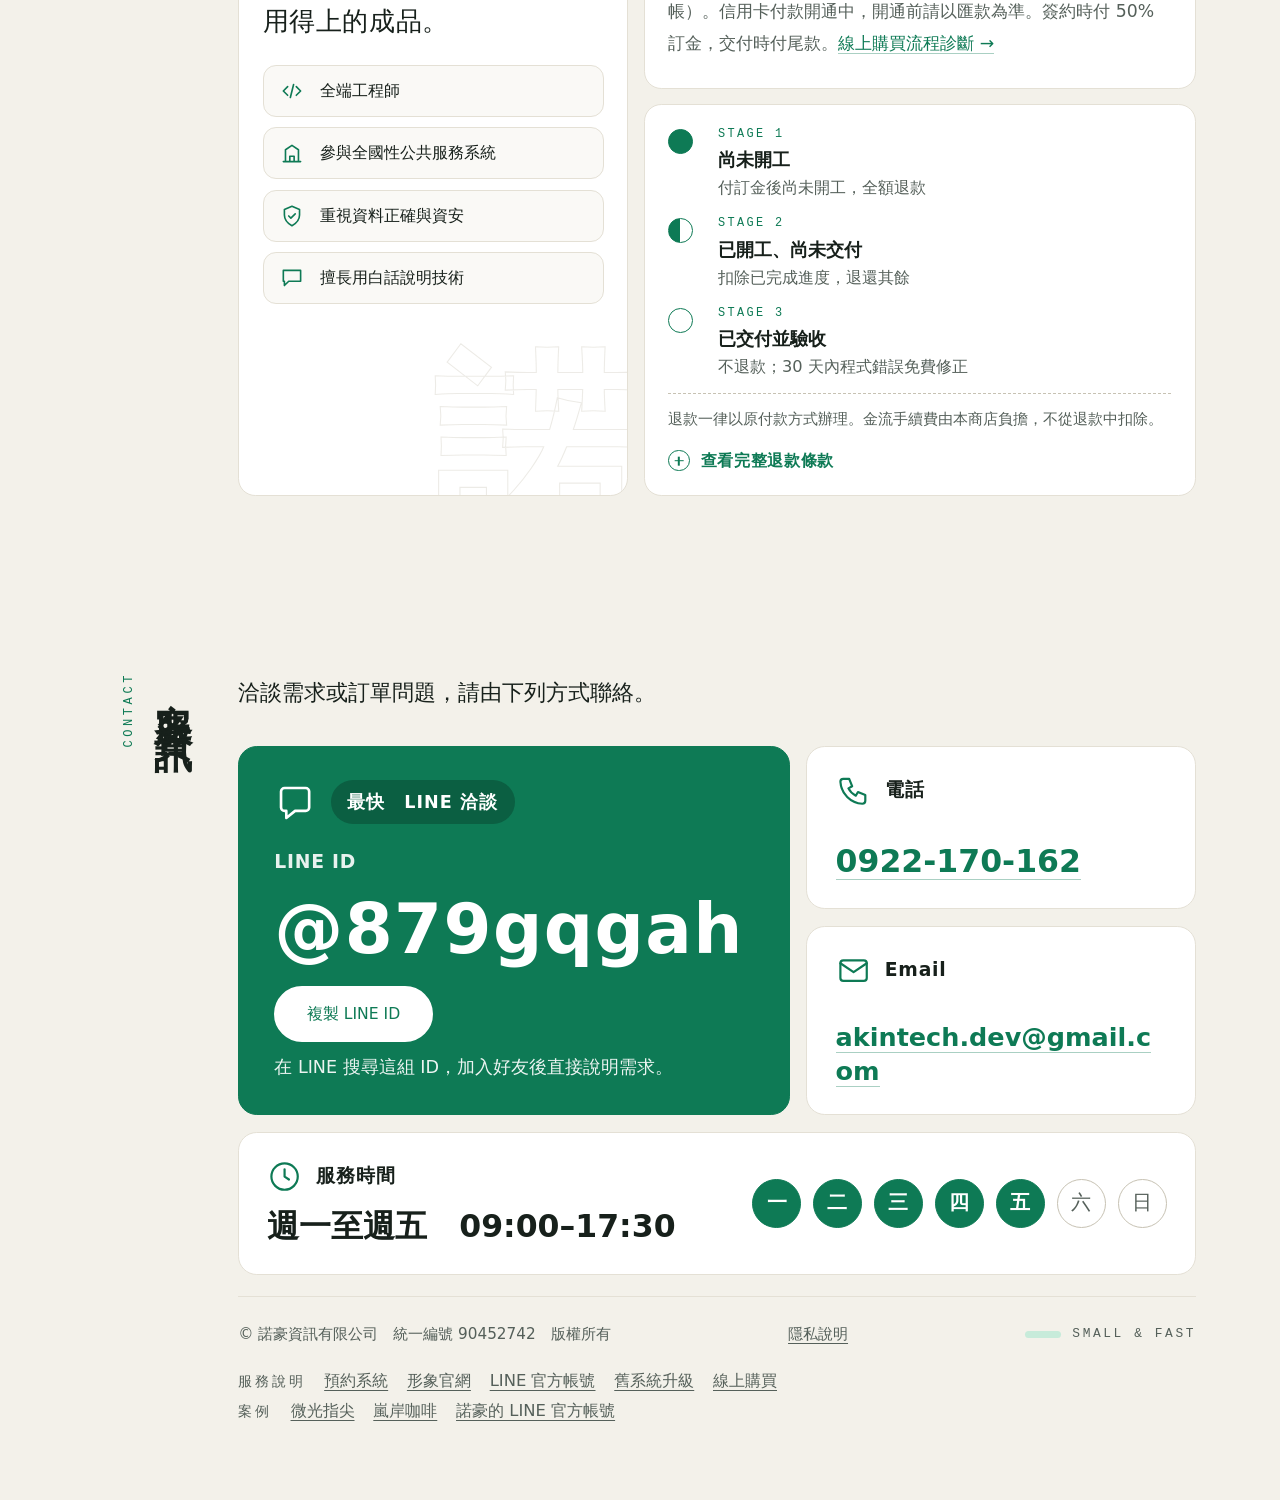
==== commit dc36ee39: "維運屏第二輪：綠卡按鈕的鍵盤聚焦外框改白色，方案卡拿掉浮起效果、底部加虛線，資安價格字級不超過月費 Co-Authored-By: Claude Fable 5.2 <noreply@anthropi" ====
--- a/index.html
+++ b/index.html
@@ -675,8 +675,7 @@
 .cq-pts dd{margin:0;font-size:clamp(14.5px,1.15vw,16px);line-height:1.55}
 .cq-note{margin:8px 0 0;font-size:14px;line-height:1.6;color:var(--muted)}
 .tier-list{list-style:none;margin:0;padding:0;display:grid;grid-template-columns:repeat(3,minmax(0,1fr));gap:10px;flex:1}
-.tier{display:flex;flex-direction:column;padding:14px 12px 12px;border:1px solid var(--line);border-radius:12px;transition:border-color .35s var(--ease),transform .5s var(--ease)}
-.tier:hover{border-color:var(--green);transform:translateY(-3px)}
+.tier{display:flex;flex-direction:column;padding:14px 12px 12px;border:1px solid var(--line);border-radius:12px}
 .tier.rec{border-color:var(--green);background:color-mix(in srgb,var(--green) 7%,transparent)}
 .tier h4{display:flex;align-items:center;gap:8px;margin:0;font-size:clamp(17px,1.4vw,20px);letter-spacing:.03em}
 .tier h4 .badge{margin:0}
@@ -687,7 +686,8 @@
 .t5 .tier-g i:nth-child(-n+5),.t12 .tier-g i:nth-child(-n+12),.t25 .tier-g i{background:var(--green);box-shadow:none}
 .tier-n{margin:0 0 6px;font-weight:800;font-size:clamp(16px,1.3vw,18px)}
 .tier-f{list-style:none;margin:0;padding:0;font-size:clamp(14.5px,1.1vw,15.5px);line-height:1.7}
-.tier-for{margin:auto 0 0;padding-top:8px;font-size:14px;line-height:1.5;color:var(--muted)}
+.tier-f{margin-bottom:10px}
+.tier-for{margin:auto 0 0;padding-top:8px;border-top:1px dashed var(--line-strong);font-size:14px;line-height:1.5;color:var(--muted)}
 .tier-all{margin-top:12px;padding-top:12px;border-top:1px dashed var(--line-strong)}
 .tier-all ul{list-style:none;margin:0 0 4px;padding:0;display:flex;flex-wrap:wrap;gap:4px 18px;font-weight:700;font-size:clamp(15px,1.15vw,16.5px)}
 .tier-all li.cap{font-weight:500;color:var(--muted)}
@@ -698,14 +698,15 @@
 .scan2 .th{margin-bottom:4px}
 .scan2 .lead{margin:0;font-size:clamp(14.5px,1.15vw,16px);line-height:1.65}
 .scan2-p{flex:none;text-align:right}
-.scan2-p b{display:block;font-size:clamp(22px,1.9vw,26px);font-weight:800;color:var(--green);white-space:nowrap}
+.scan2-p b{display:block;font-size:clamp(20px,1.6vw,23px);font-weight:800;color:var(--green);white-space:nowrap}
 .scan2-p span{font-size:14px;color:var(--muted)}
 .cq-cta{display:flex;flex-direction:column;justify-content:center;align-items:flex-start}
 .cq-cta .th{color:inherit;margin-bottom:4px}
-.cq-cta .lead{color:inherit;opacity:.92;margin-bottom:12px;font-size:clamp(14.5px,1.15vw,16px);line-height:1.65}
+.cq-cta .lead{color:inherit;margin-bottom:12px;font-size:clamp(14.5px,1.15vw,16px);line-height:1.65}
 .tile.accent.cq-cta .btn{background:var(--on-green);color:var(--green);padding:10px 26px}
+.tile.accent.cq-cta .btn:focus-visible{outline:2px solid var(--on-green);outline-offset:3px}
 .cq-go{margin:0;display:flex;align-items:center;gap:10px 16px;flex-wrap:wrap}
-.cq-go span{font-size:14px;opacity:.92}
+.cq-go span{font-size:14px}
 @media (prefers-reduced-motion:no-preference){
   .js .tier-g i{transition:background-color .5s var(--ease) .7s,box-shadow .5s var(--ease) .7s}
   .js .tier-g i:nth-child(n+6){transition-delay:.82s}
@@ -719,7 +720,7 @@
   .tier{display:grid;grid-template-columns:minmax(0,1fr) auto;column-gap:16px;align-items:start}
   .tier>*{grid-column:1}
   .tier-g{grid-column:2;grid-row:1/span 4;margin:4px 0 0}
-  .tier-for{padding-top:6px}
+  .tier-f{margin-bottom:8px}
   .scan2-p{text-align:left}
   .cq-b{max-width:92%}
   .tier-g{grid-template-columns:repeat(5,9px);gap:3px}
@@ -1300,7 +1301,7 @@
 
         <div class="row-head" id="care-plans" style="--d:12;--t:6" data-a>
           <div><p class="label"><b>04</b><i></i>CARE &amp; SECURITY</p><h3 class="th">你 LINE 裡的 IT 部門</h3></div>
-          <p class="lead">傳一句話就幫你改，每個月還主動幫你想。按月付，下個月起可停。</p>
+          <p class="lead">傳一句話就幫你改，每個月還主動幫你想。按月預付，下個月起可停。</p>
         </div>
 
         <section class="tile glow cq" style="--d:5;--t:6" data-a>
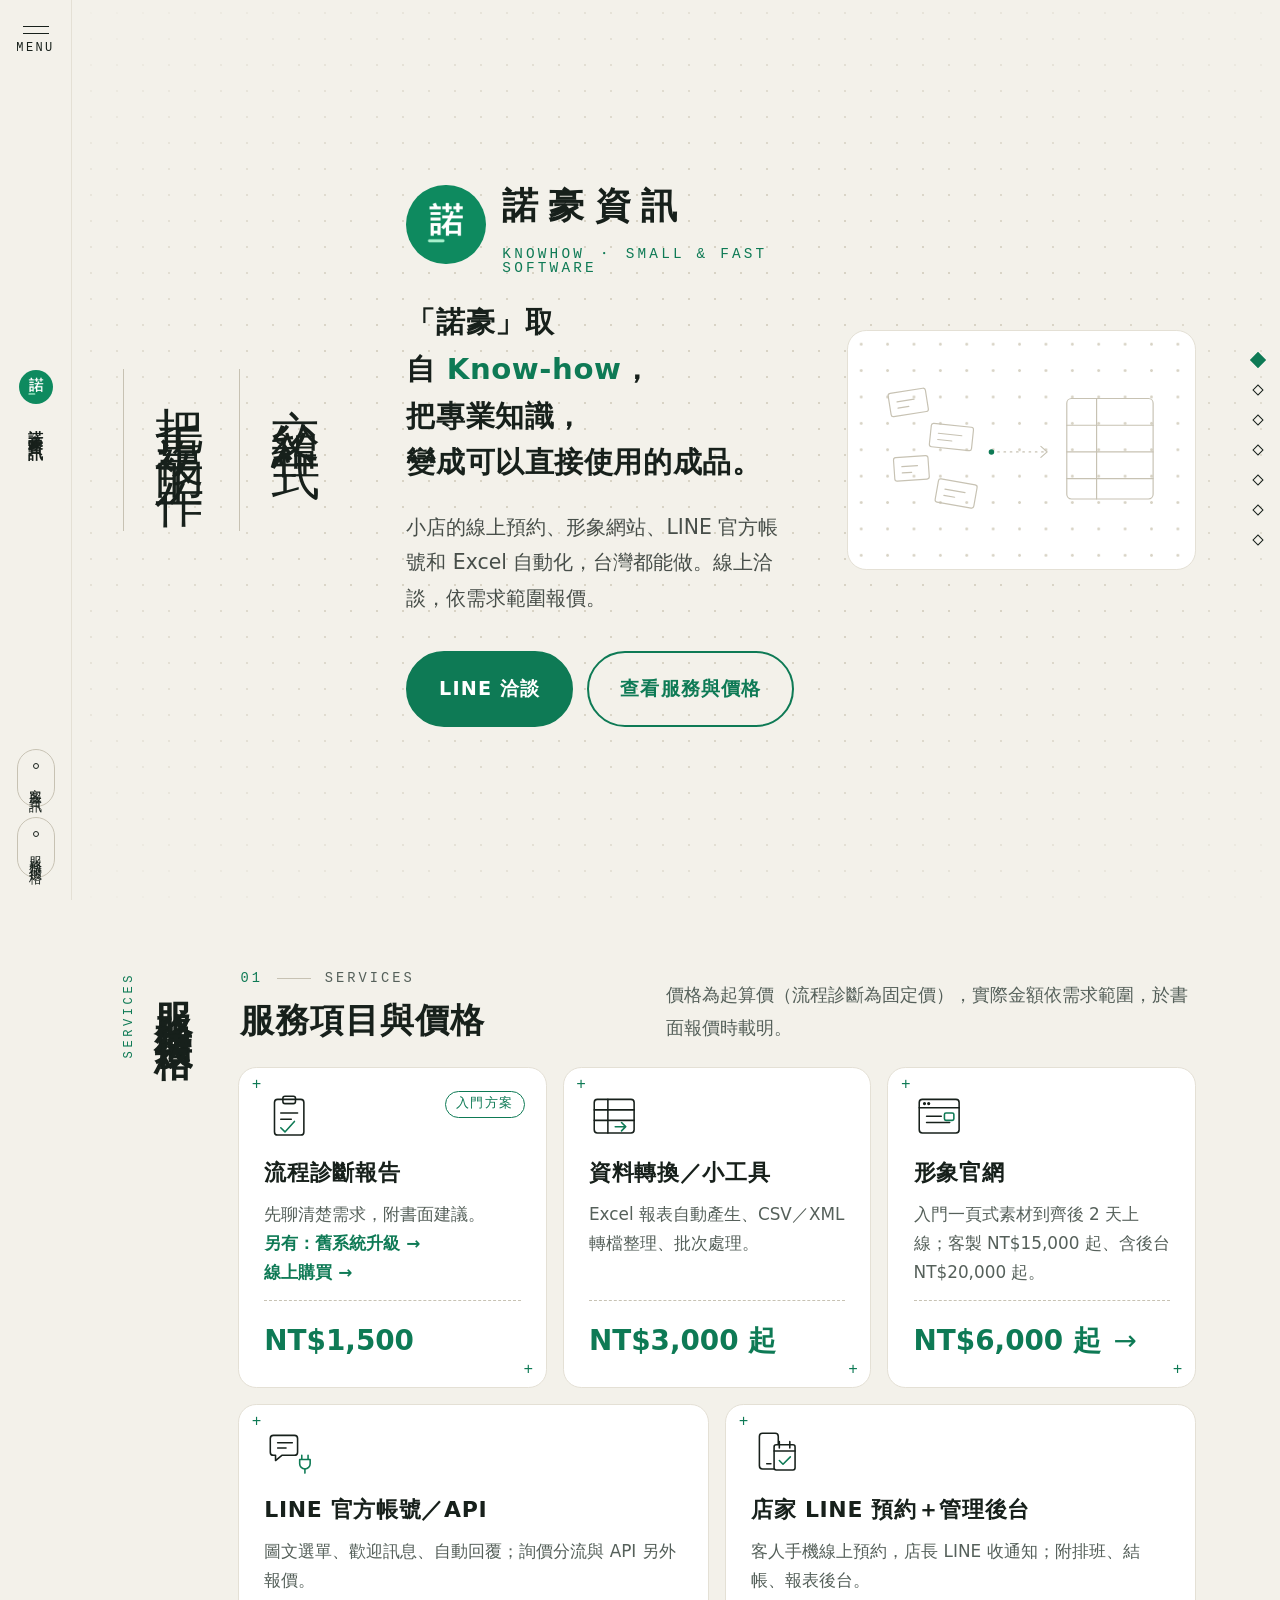
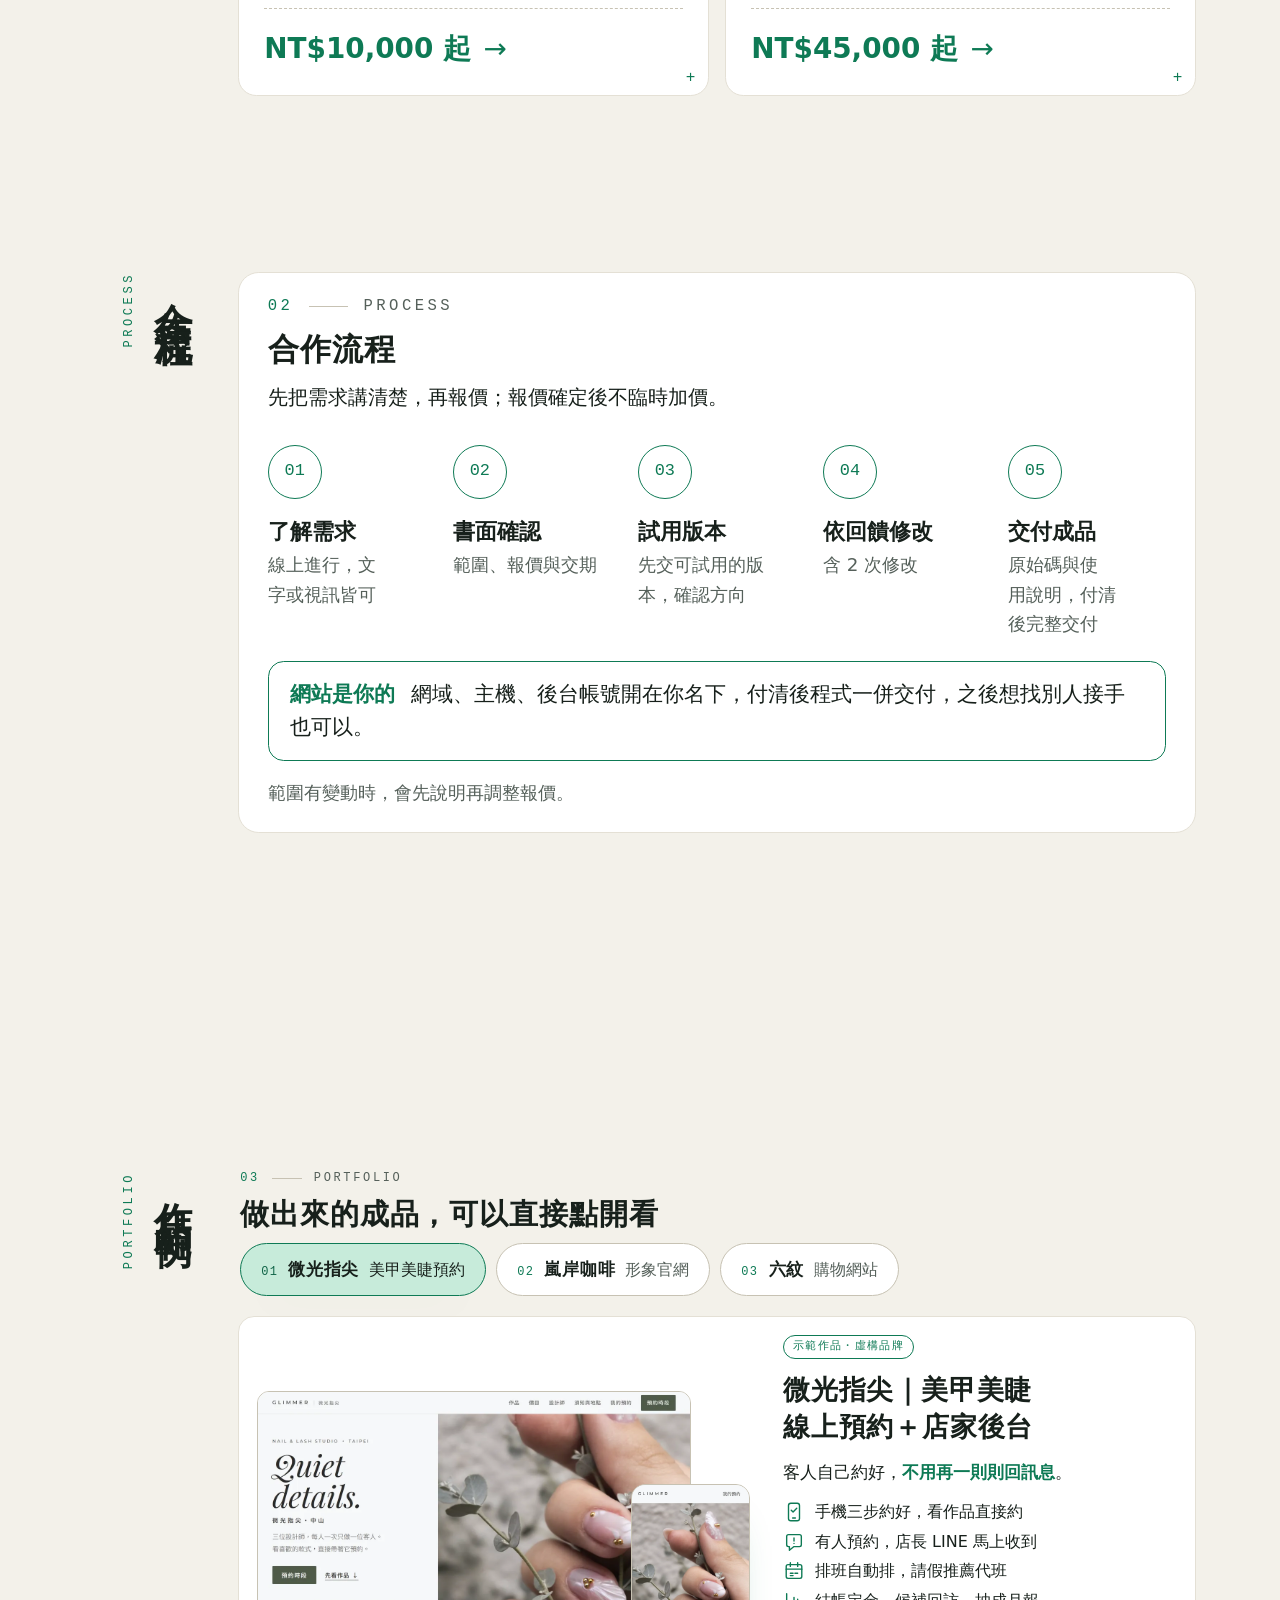
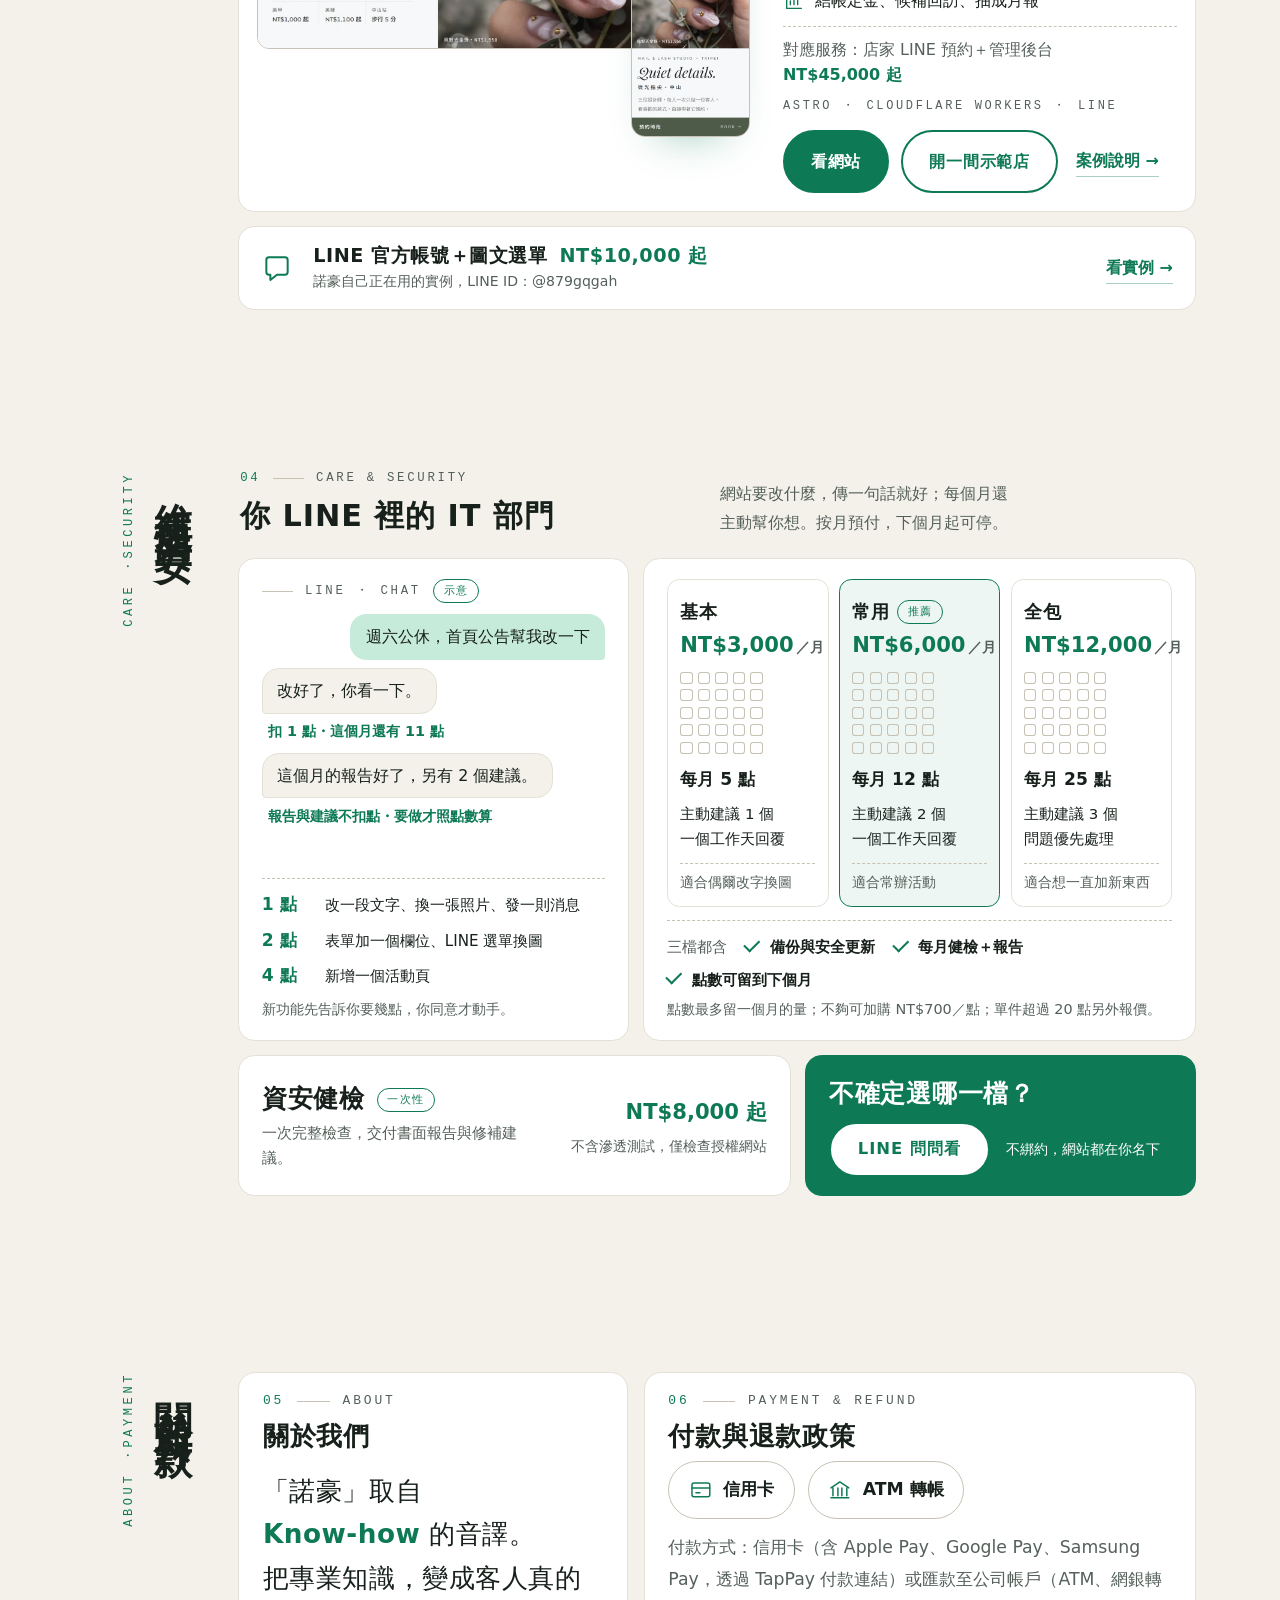
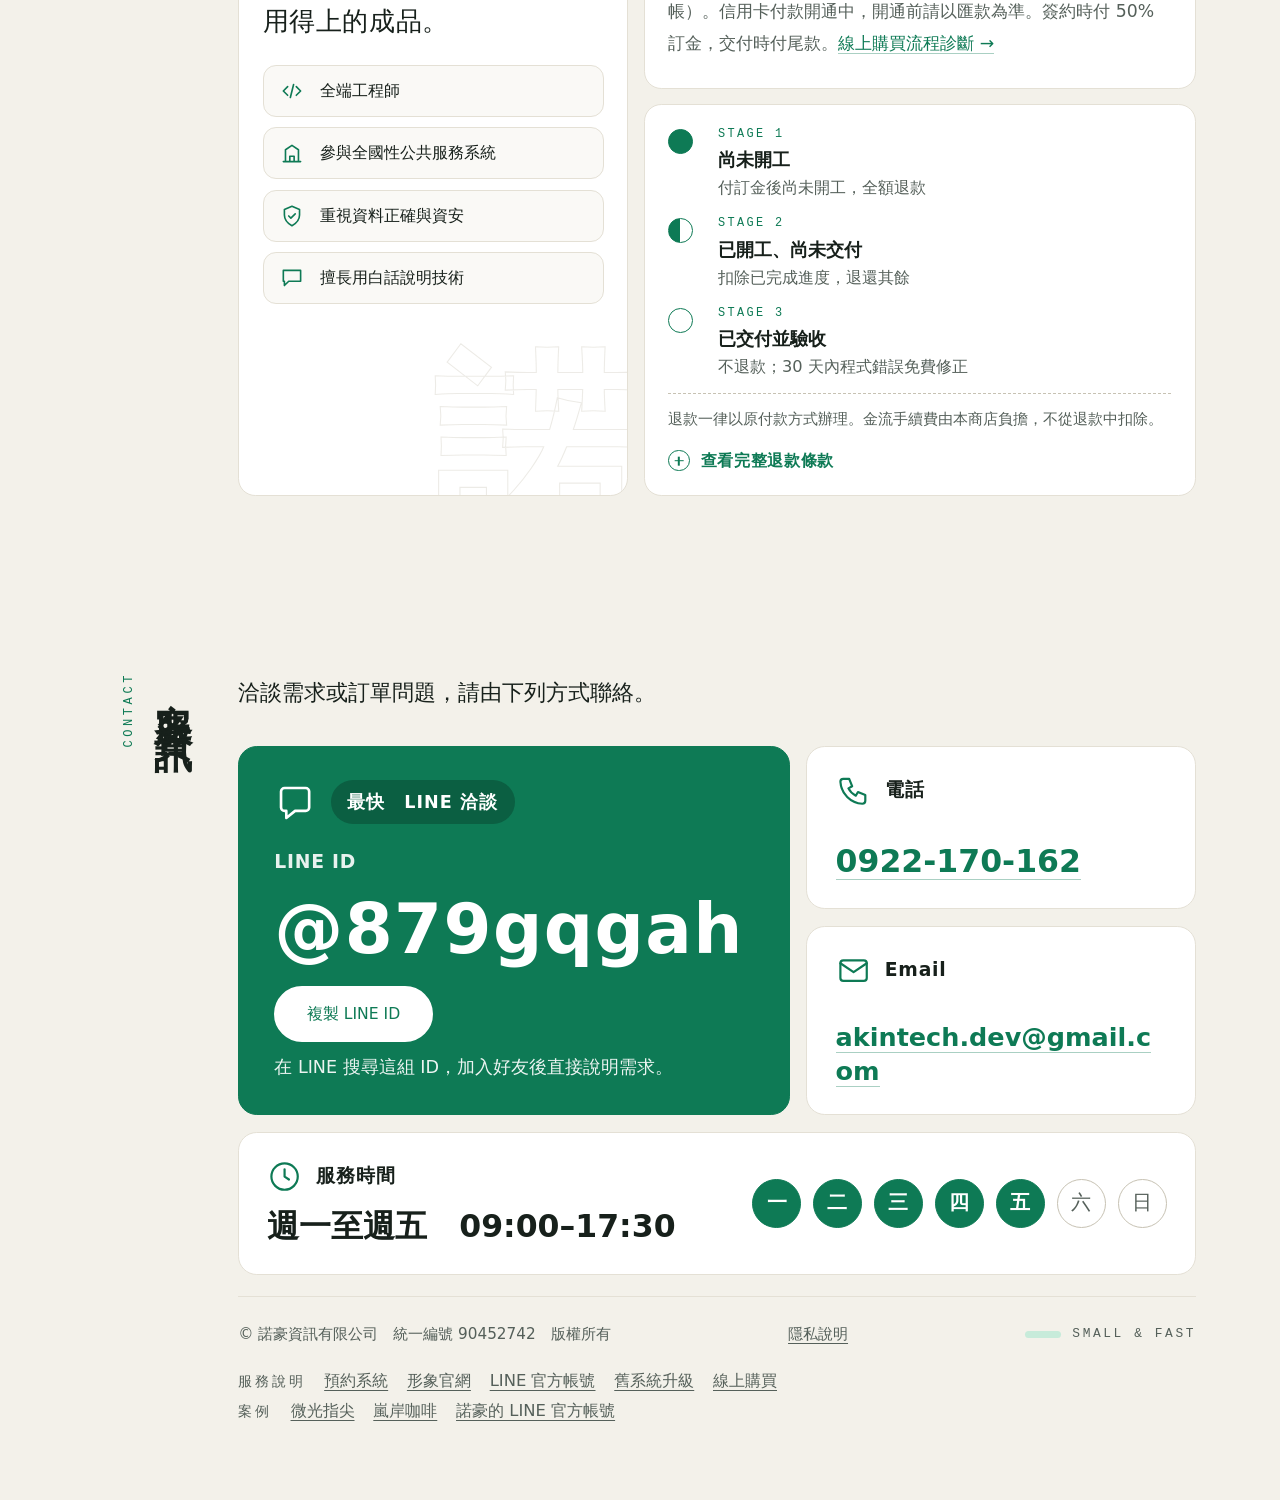
==== commit b5144046: "維運屏第三輪：壓回原本高度，1366×768 與 1280×720 不再觸發緊湊模式 重排後這一屏變高，筆電尺寸會讓全站進入緊湊模式（整屏縮小），重排前不會。 資安卡與重點卡各縮成一列、對話與點數例子" ====
--- a/index.html
+++ b/index.html
@@ -662,18 +662,19 @@
 /* ============ 維運與資安 ============ */
 /* 2026-11 重排：左邊 LINE 對話演出「傳一句話就改」，右邊三檔用 25 格點數圖比較 */
 .cq,.tiers{display:flex;flex-direction:column}
-.cq .label .badge,.scan2 .label .badge{margin-left:0}
-.cq-chat{list-style:none;margin:0 0 14px;padding:0;display:grid;gap:10px}
+.cq .label .badge{margin-left:0}
+.scan2 .th .badge{margin-left:12px;vertical-align:4px;font-weight:400}
+.cq-chat{list-style:none;margin:0 0 12px;padding:0;display:grid;gap:8px}
 .cq-chat li{display:flex;flex-direction:column;align-items:flex-start;gap:4px}
 .cq-chat li.me{align-items:flex-end}
 .cq-b{max-width:88%;padding:9px 14px;border-radius:16px 16px 16px 4px;background:var(--bg);border:1px solid var(--line);font-size:clamp(15px,1.2vw,17px);line-height:1.6}
 .cq-chat .me .cq-b{border-radius:16px 16px 4px 16px;background:var(--green-soft);border-color:transparent}
 .cq-chat em{font-style:normal;font-size:14px;font-weight:700;color:var(--green);padding-left:6px}
-.cq-pts{margin:auto 0 0;padding-top:12px;border-top:1px dashed var(--line-strong);display:grid;gap:6px}
+.cq-pts{margin:auto 0 0;padding-top:10px;border-top:1px dashed var(--line-strong);display:grid;gap:4px}
 .cq-pts div{display:grid;grid-template-columns:3.2em minmax(0,1fr);gap:10px;align-items:baseline}
 .cq-pts dt{font-weight:800;color:var(--green);white-space:nowrap;font-size:clamp(16px,1.3vw,18px)}
 .cq-pts dd{margin:0;font-size:clamp(14.5px,1.15vw,16px);line-height:1.55}
-.cq-note{margin:8px 0 0;font-size:14px;line-height:1.6;color:var(--muted)}
+.cq-note{margin:6px 0 0;font-size:14px;line-height:1.6;color:var(--muted)}
 .tier-list{list-style:none;margin:0;padding:0;display:grid;grid-template-columns:repeat(3,minmax(0,1fr));gap:10px;flex:1}
 .tier{display:flex;flex-direction:column;padding:14px 12px 12px;border:1px solid var(--line);border-radius:12px}
 .tier.rec{border-color:var(--green);background:color-mix(in srgb,var(--green) 7%,transparent)}
@@ -693,16 +694,16 @@
 .tier-all li.cap{font-weight:500;color:var(--muted)}
 .tier-all li:not(.cap)::before{content:"";display:inline-block;width:13px;height:7px;margin-right:9px;border-left:2.5px solid var(--green);border-bottom:2.5px solid var(--green);transform:rotate(-45deg) translate(2px,-3px)}
 .tier-all p{margin:0;font-size:14px;line-height:1.6;color:var(--muted)}
-.scan2{display:flex;align-items:center;justify-content:space-between;gap:10px 28px;flex-wrap:wrap}
-.scan2-t{flex:1 1 320px;min-width:0}
+.scan2{display:flex;align-items:center;justify-content:space-between;gap:10px 24px}
+.scan2-t{flex:1 1 0;min-width:0}
+#care-plans .lead{text-wrap:balance}
 .scan2 .th{margin-bottom:4px}
 .scan2 .lead{margin:0;font-size:clamp(14.5px,1.15vw,16px);line-height:1.65}
 .scan2-p{flex:none;text-align:right}
 .scan2-p b{display:block;font-size:clamp(20px,1.6vw,23px);font-weight:800;color:var(--green);white-space:nowrap}
 .scan2-p span{font-size:14px;color:var(--muted)}
 .cq-cta{display:flex;flex-direction:column;justify-content:center;align-items:flex-start}
-.cq-cta .th{color:inherit;margin-bottom:4px}
-.cq-cta .lead{color:inherit;margin-bottom:12px;font-size:clamp(14.5px,1.15vw,16px);line-height:1.65}
+.cq-cta .th{color:inherit;margin-bottom:10px}
 .tile.accent.cq-cta .btn{background:var(--on-green);color:var(--green);padding:10px 26px}
 .tile.accent.cq-cta .btn:focus-visible{outline:2px solid var(--on-green);outline-offset:3px}
 .cq-go{margin:0;display:flex;align-items:center;gap:10px 16px;flex-wrap:wrap}
@@ -721,8 +722,10 @@
   .tier>*{grid-column:1}
   .tier-g{grid-column:2;grid-row:1/span 4;margin:4px 0 0}
   .tier-f{margin-bottom:8px}
+  .scan2{flex-direction:column;align-items:flex-start}
   .scan2-p{text-align:left}
-  .cq-b{max-width:92%}
+  .tier-for{border-top:0;padding-top:0}
+  .cq-b{max-width:100%}
   .tier-g{grid-template-columns:repeat(5,9px);gap:3px}
   .tier-g i{width:9px;height:9px}
   .tier-p{font-size:20px}
@@ -1301,7 +1304,7 @@
 
         <div class="row-head" id="care-plans" style="--d:12;--t:6" data-a>
           <div><p class="label"><b>04</b><i></i>CARE &amp; SECURITY</p><h3 class="th">你 LINE 裡的 IT 部門</h3></div>
-          <p class="lead">傳一句話就幫你改，每個月還主動幫你想。按月預付，下個月起可停。</p>
+          <p class="lead">網站要改什麼，傳一句話就好；每個月還主動幫你想。按月預付，下個月起可停。</p>
         </div>
 
         <section class="tile glow cq" style="--d:5;--t:6" data-a>
@@ -1309,7 +1312,7 @@
           <ol class="cq-chat">
             <li class="me"><span class="cq-b">週六公休，首頁公告幫我改一下</span></li>
             <li><span class="cq-b">改好了，你看一下。</span><em>扣 1 點・這個月還有 11 點</em></li>
-            <li><span class="cq-b">這個月的健檢報告好了，另外有 2 個建議給你。</span><em>不扣點</em></li>
+            <li><span class="cq-b">這個月的報告好了，另有 2 個建議。</span><em>報告與建議不扣點・要做才照點數算</em></li>
           </ol>
           <dl class="cq-pts">
             <div><dt>1 點</dt><dd>改一段文字、換一張照片、發一則消息</dd></div>
@@ -1348,23 +1351,21 @@
           </ul>
           <div class="tier-all">
             <ul><li class="cap">三檔都含</li><li>備份與安全更新</li><li>每月健檢＋報告</li><li>點數可留到下個月</li></ul>
-            <p>點數最多留一個月的量；不夠可加購 NT$700／點；單件超過 20 點另外報價。</p>
+            <p>點數最多留一個月的量；不夠可加購 <span style="white-space:nowrap">NT$700／點</span>；單件超過 20 點另外報價。</p>
           </div>
         </section>
 
         <section class="tile glow scan2" style="--d:7;--t:6" data-a>
           <div class="scan2-t">
-            <p class="label"><i></i>SECURITY CHECK<span class="badge">一次性</span></p>
-            <h3 class="th">資安健檢</h3>
-            <p class="lead">一次完整檢查網站安全設定，交付書面報告與修補建議。跟月費裡的每月健檢不同，需要時再加。</p>
+            <h3 class="th">資安健檢<span class="badge">一次性</span></h3>
+            <p class="lead">一次完整檢查，交付書面報告與修補建議。</p>
           </div>
           <div class="scan2-p"><b>NT$8,000 起</b><span>不含滲透測試，僅檢查授權網站</span></div>
         </section>
 
         <section class="tile accent cq-cta" style="--d:5;--t:6" data-a>
           <h3 class="th">不確定選哪一檔？</h3>
-          <p class="lead">說說你多久改一次，直接給你建議。</p>
-          <p class="cq-go"><a class="btn" href="#contact" data-track="care-line-cta">LINE 問問看</a><span>不綁約・東西都在你名下</span></p>
+          <p class="cq-go"><a class="btn" href="#contact" data-track="care-line-cta">LINE 問問看</a><span>不綁約，網站都在你名下</span></p>
         </section>
 
       </div>
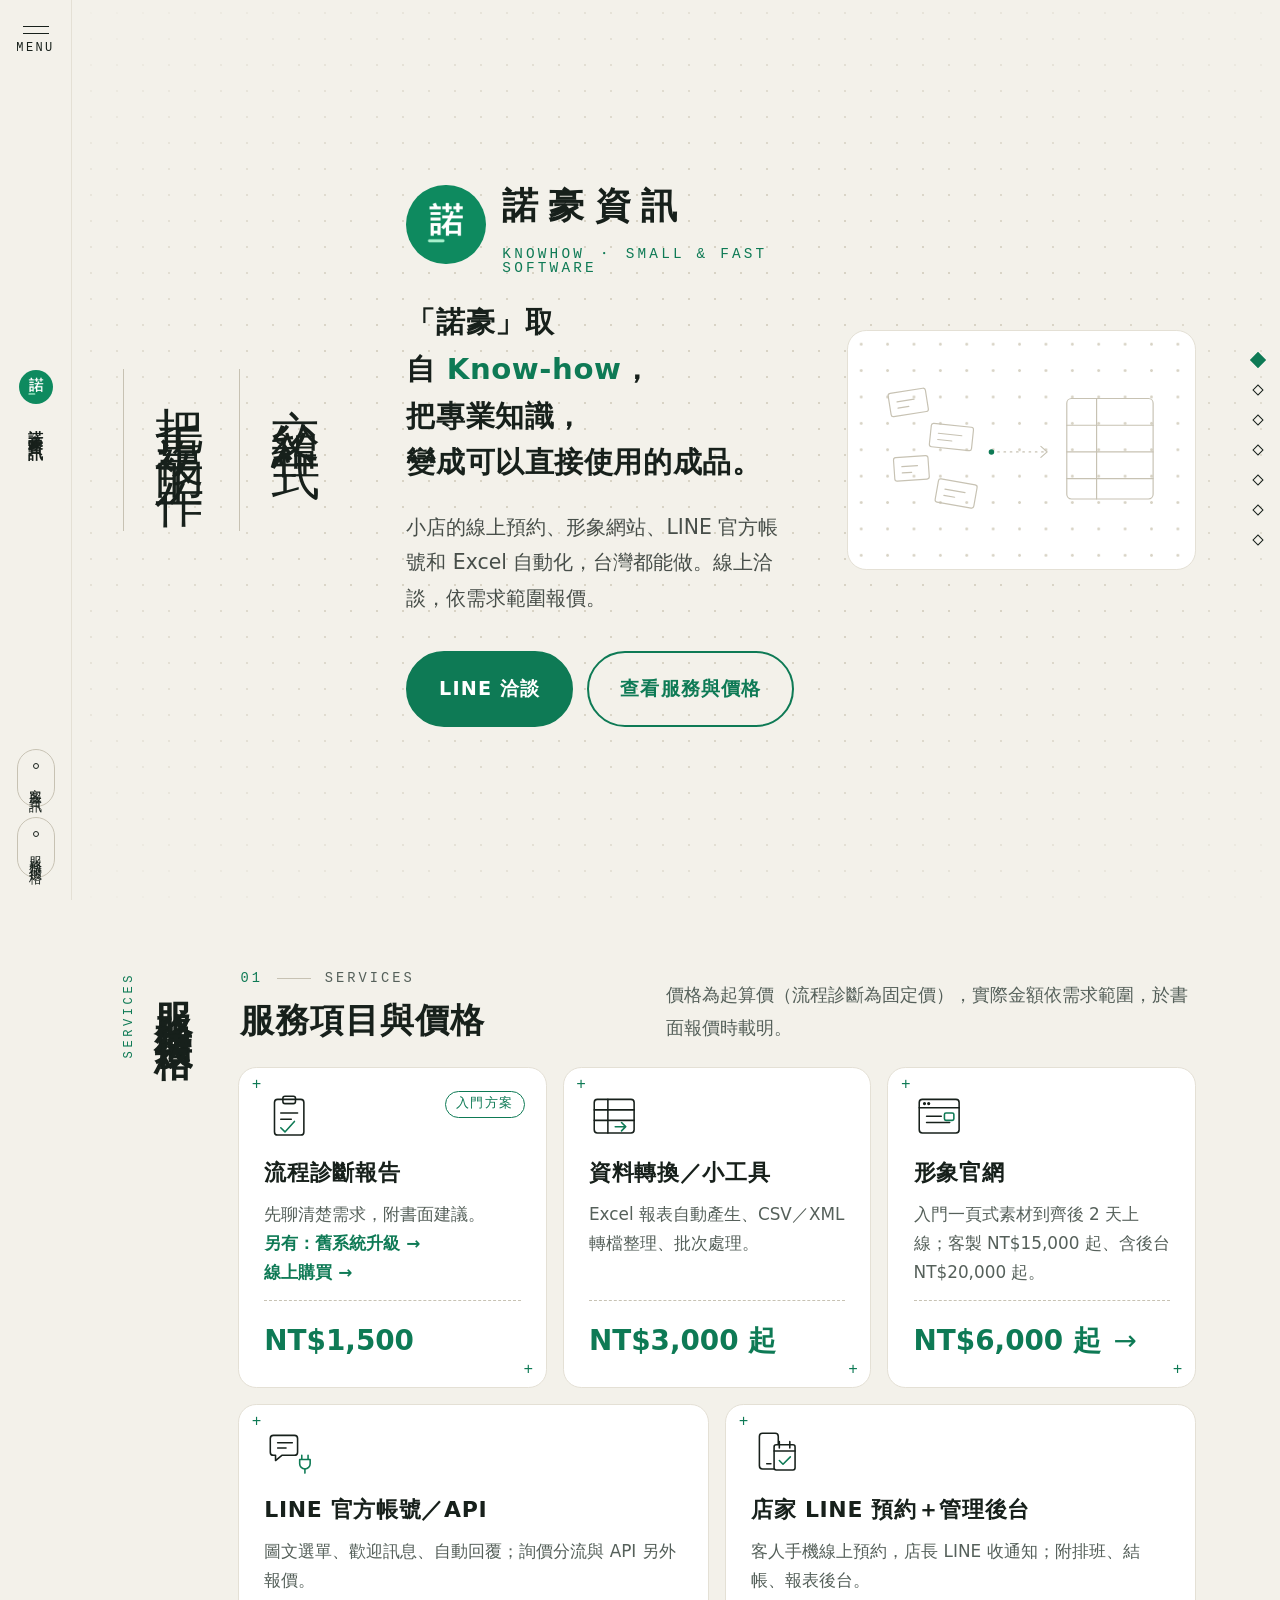
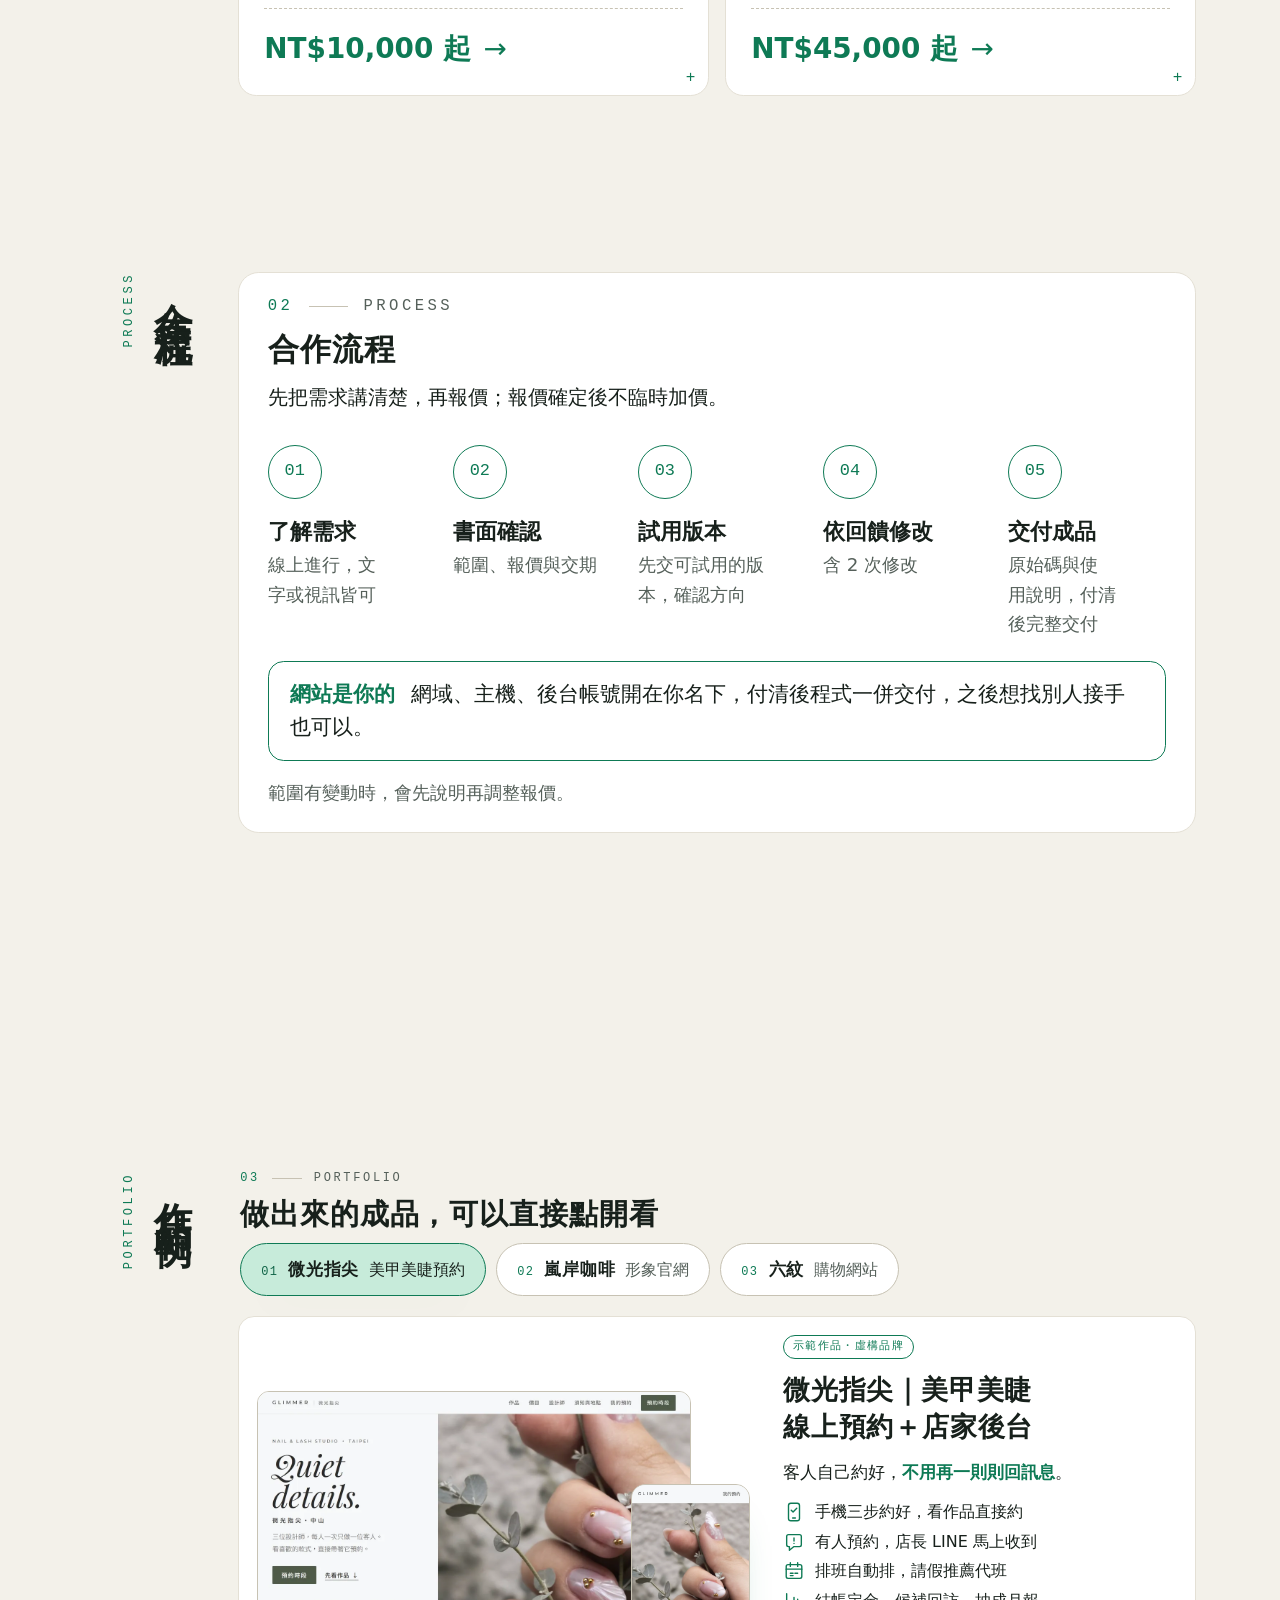
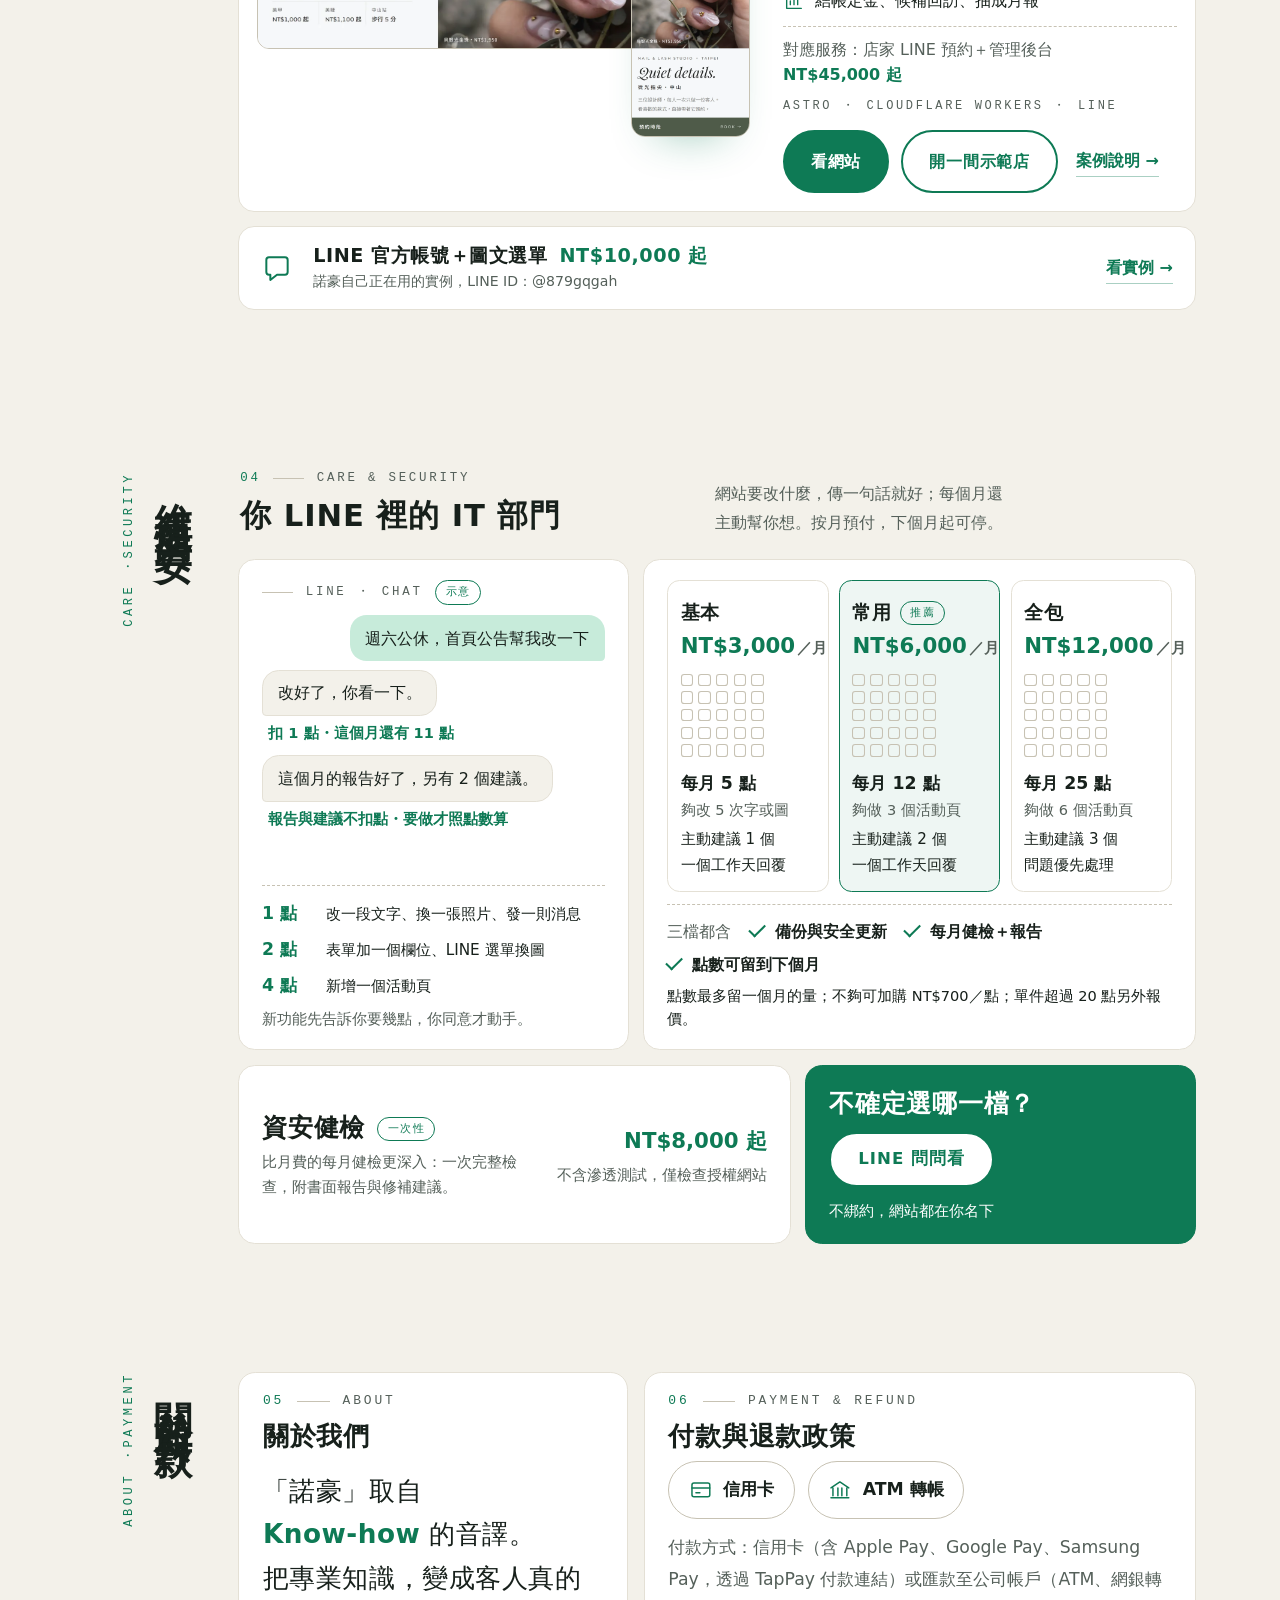
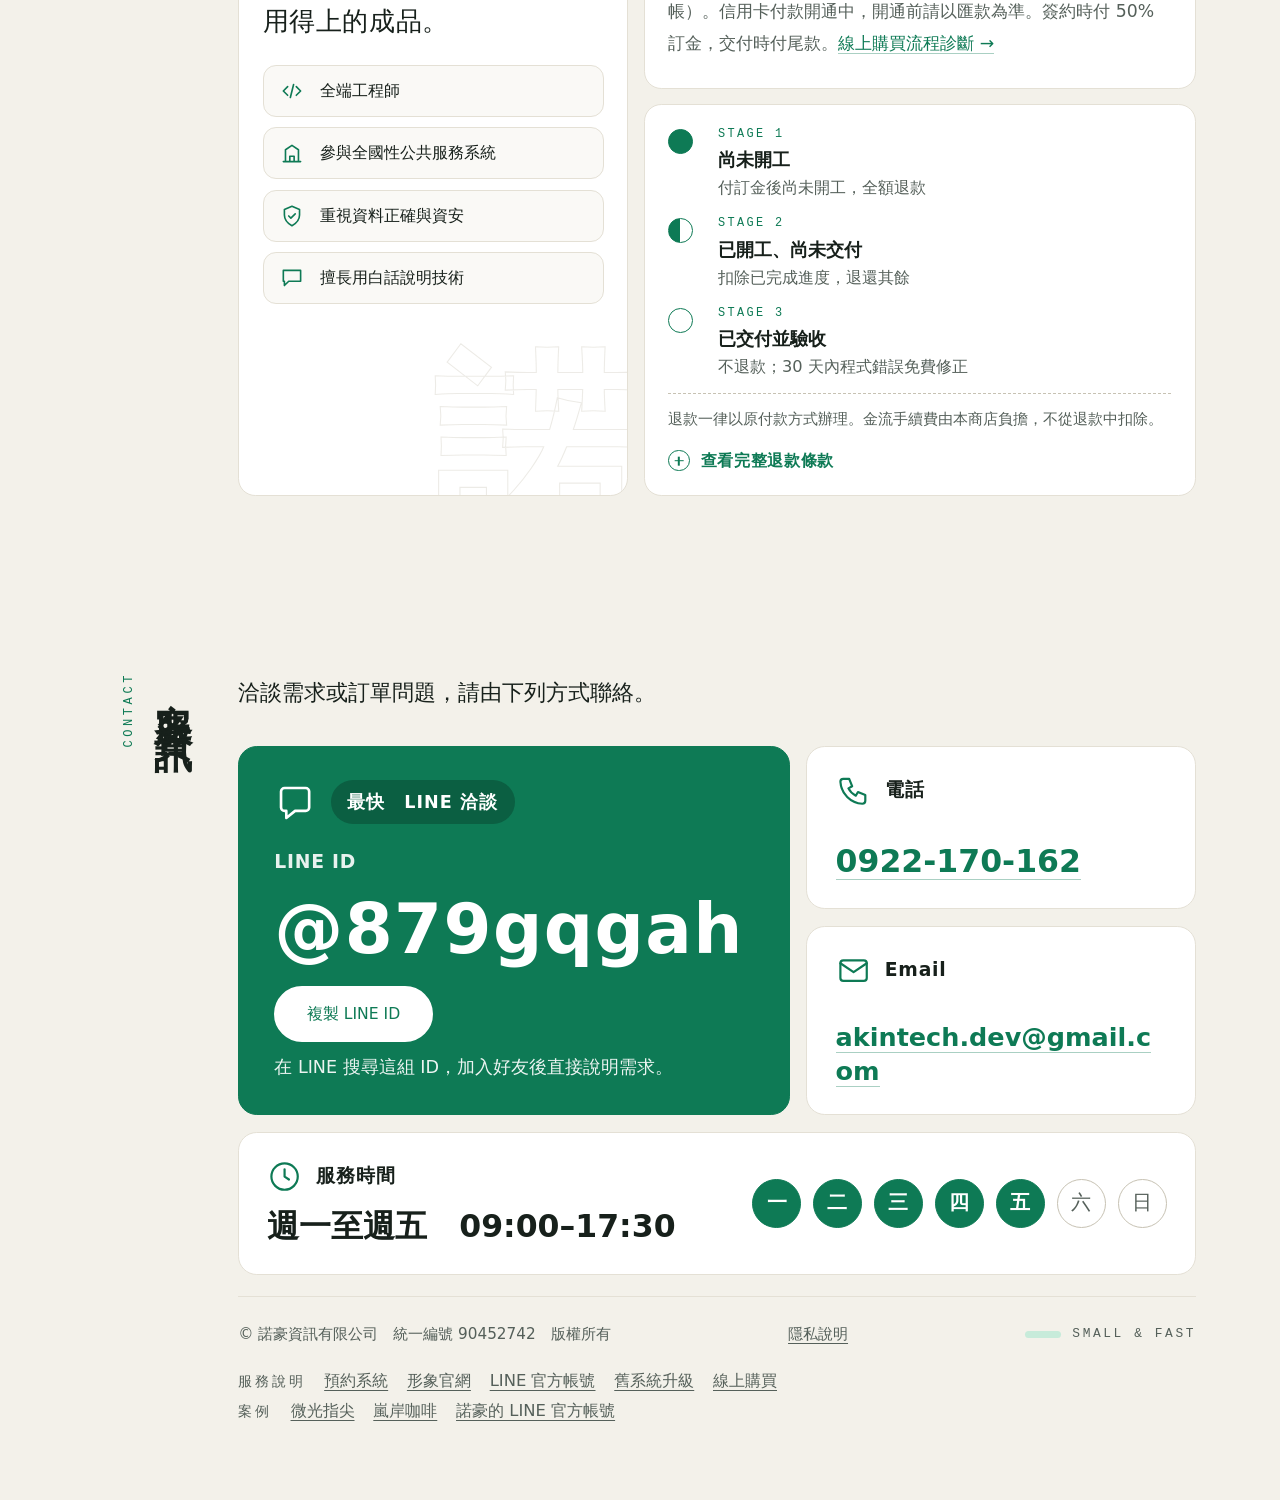
==== commit 106faff4: "維運屏第四輪：方案卡加點數換算、補回兩種健檢的差別、緊湊模式放大小字與按鈕 - 每張方案卡在點數下寫出換算（夠改 5 次字或圖／夠做 3 個活動頁／夠做 6 個活動頁），取代「適合…」一行 - 資安健" ====
--- a/index.html
+++ b/index.html
@@ -686,14 +686,13 @@
 .tier-g i{display:block;width:12px;height:12px;border-radius:3px;box-shadow:inset 0 0 0 1px var(--line-strong)}
 .t5 .tier-g i:nth-child(-n+5),.t12 .tier-g i:nth-child(-n+12),.t25 .tier-g i{background:var(--green);box-shadow:none}
 .tier-n{margin:0 0 6px;font-weight:800;font-size:clamp(16px,1.3vw,18px)}
+.tier-n small{display:block;font-size:14px;font-weight:500;line-height:1.5;color:var(--muted)}
 .tier-f{list-style:none;margin:0;padding:0;font-size:clamp(14.5px,1.1vw,15.5px);line-height:1.7}
-.tier-f{margin-bottom:10px}
-.tier-for{margin:auto 0 0;padding-top:8px;border-top:1px dashed var(--line-strong);font-size:14px;line-height:1.5;color:var(--muted)}
 .tier-all{margin-top:12px;padding-top:12px;border-top:1px dashed var(--line-strong)}
 .tier-all ul{list-style:none;margin:0 0 4px;padding:0;display:flex;flex-wrap:wrap;gap:4px 18px;font-weight:700;font-size:clamp(15px,1.15vw,16.5px)}
 .tier-all li.cap{font-weight:500;color:var(--muted)}
 .tier-all li:not(.cap)::before{content:"";display:inline-block;width:13px;height:7px;margin-right:9px;border-left:2.5px solid var(--green);border-bottom:2.5px solid var(--green);transform:rotate(-45deg) translate(2px,-3px)}
-.tier-all p{margin:0;font-size:14px;line-height:1.6;color:var(--muted)}
+.tier-all p{margin:0;font-size:14px;line-height:1.6}
 .scan2{display:flex;align-items:center;justify-content:space-between;gap:10px 24px}
 .scan2-t{flex:1 1 0;min-width:0}
 #care-plans .lead{text-wrap:balance}
@@ -721,10 +720,8 @@
   .tier{display:grid;grid-template-columns:minmax(0,1fr) auto;column-gap:16px;align-items:start}
   .tier>*{grid-column:1}
   .tier-g{grid-column:2;grid-row:1/span 4;margin:4px 0 0}
-  .tier-f{margin-bottom:8px}
   .scan2{flex-direction:column;align-items:flex-start}
   .scan2-p{text-align:left}
-  .tier-for{border-top:0;padding-top:0}
   .cq-b{max-width:100%}
   .tier-g{grid-template-columns:repeat(5,9px);gap:3px}
   .tier-g i{width:9px;height:9px}
@@ -962,6 +959,8 @@
   html.compact .label,html.compact .label b,html.compact .badge,html.compact .pf-stack,html.compact .pfb-tab i,
   html.compact ol.stages em,html.compact .foot .tg,html.compact .foot-pages b{font-size:14.5px}
   html.compact .pfb-tab{padding-top:16px;padding-bottom:16px}
+  html.compact .cq-chat em,html.compact .cq-note,html.compact .tier-p small,html.compact .tier-n small,html.compact .tier-all p,html.compact .scan2-p span,html.compact .cq-go span{font-size:15px}
+  html.compact .tile.accent.cq-cta .btn{padding:15px 28px}
 }
 /* 手機（單欄版面） */
 @media (max-width:899px){
@@ -1328,25 +1327,22 @@
               <h4>基本</h4>
               <p class="tier-p">NT$3,000<small>／月</small></p>
               <span class="tier-g" aria-hidden="true"><i></i><i></i><i></i><i></i><i></i><i></i><i></i><i></i><i></i><i></i><i></i><i></i><i></i><i></i><i></i><i></i><i></i><i></i><i></i><i></i><i></i><i></i><i></i><i></i><i></i></span>
-              <p class="tier-n">每月 5 點</p>
+              <p class="tier-n">每月 5 點<small>夠改 5 次字或圖</small></p>
               <ul class="tier-f"><li>主動建議 1 個</li><li>一個工作天回覆</li></ul>
-              <p class="tier-for">適合偶爾改字換圖</p>
             </li>
             <li class="tier t12 rec">
               <h4>常用<span class="badge">推薦</span></h4>
               <p class="tier-p">NT$6,000<small>／月</small></p>
               <span class="tier-g" aria-hidden="true"><i></i><i></i><i></i><i></i><i></i><i></i><i></i><i></i><i></i><i></i><i></i><i></i><i></i><i></i><i></i><i></i><i></i><i></i><i></i><i></i><i></i><i></i><i></i><i></i><i></i></span>
-              <p class="tier-n">每月 12 點</p>
+              <p class="tier-n">每月 12 點<small>夠做 3 個活動頁</small></p>
               <ul class="tier-f"><li>主動建議 2 個</li><li>一個工作天回覆</li></ul>
-              <p class="tier-for">適合常辦活動</p>
             </li>
             <li class="tier t25">
               <h4>全包</h4>
               <p class="tier-p">NT$12,000<small>／月</small></p>
               <span class="tier-g" aria-hidden="true"><i></i><i></i><i></i><i></i><i></i><i></i><i></i><i></i><i></i><i></i><i></i><i></i><i></i><i></i><i></i><i></i><i></i><i></i><i></i><i></i><i></i><i></i><i></i><i></i><i></i></span>
-              <p class="tier-n">每月 25 點</p>
+              <p class="tier-n">每月 25 點<small>夠做 6 個活動頁</small></p>
               <ul class="tier-f"><li>主動建議 3 個</li><li>問題優先處理</li></ul>
-              <p class="tier-for">適合想一直加新東西</p>
             </li>
           </ul>
           <div class="tier-all">
@@ -1358,7 +1354,7 @@
         <section class="tile glow scan2" style="--d:7;--t:6" data-a>
           <div class="scan2-t">
             <h3 class="th">資安健檢<span class="badge">一次性</span></h3>
-            <p class="lead">一次完整檢查，交付書面報告與修補建議。</p>
+            <p class="lead">比月費的每月健檢更深入：一次完整檢查，附書面報告與修補建議。</p>
           </div>
           <div class="scan2-p"><b>NT$8,000 起</b><span>不含滲透測試，僅檢查授權網站</span></div>
         </section>
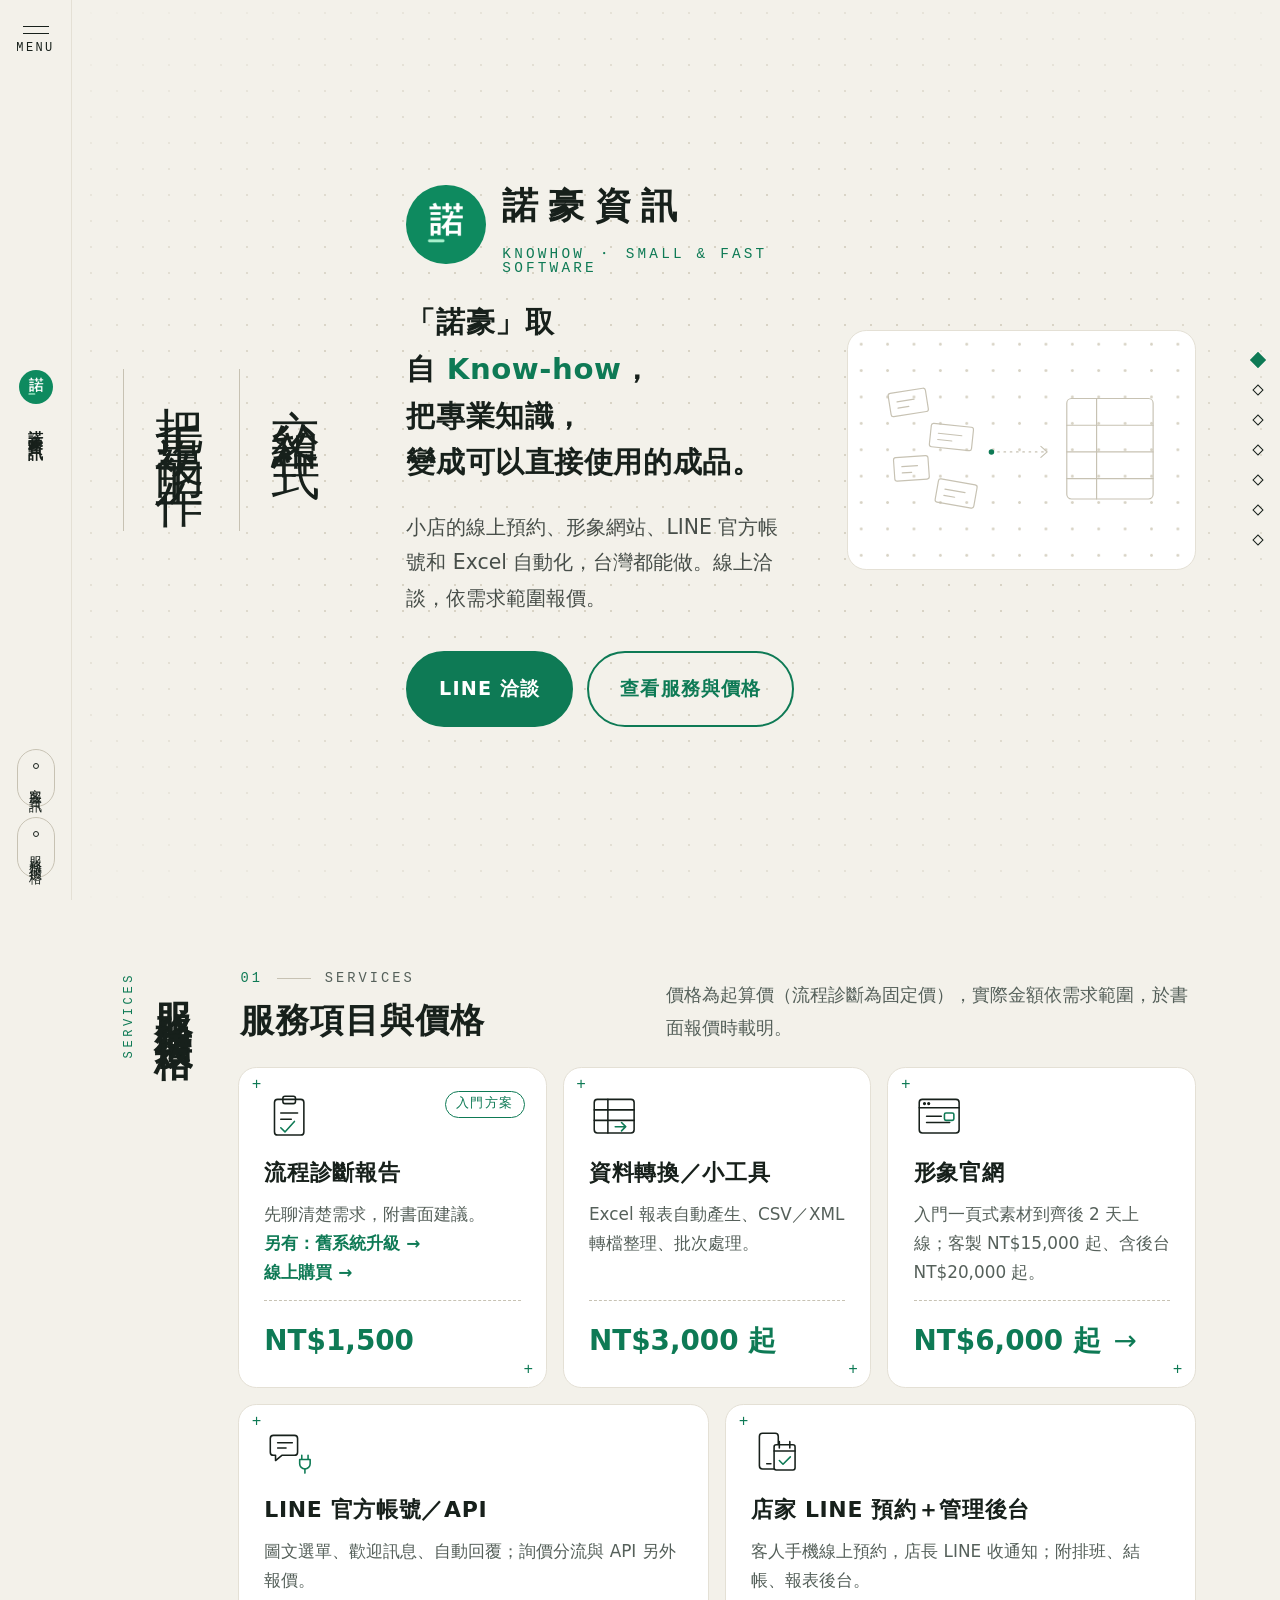
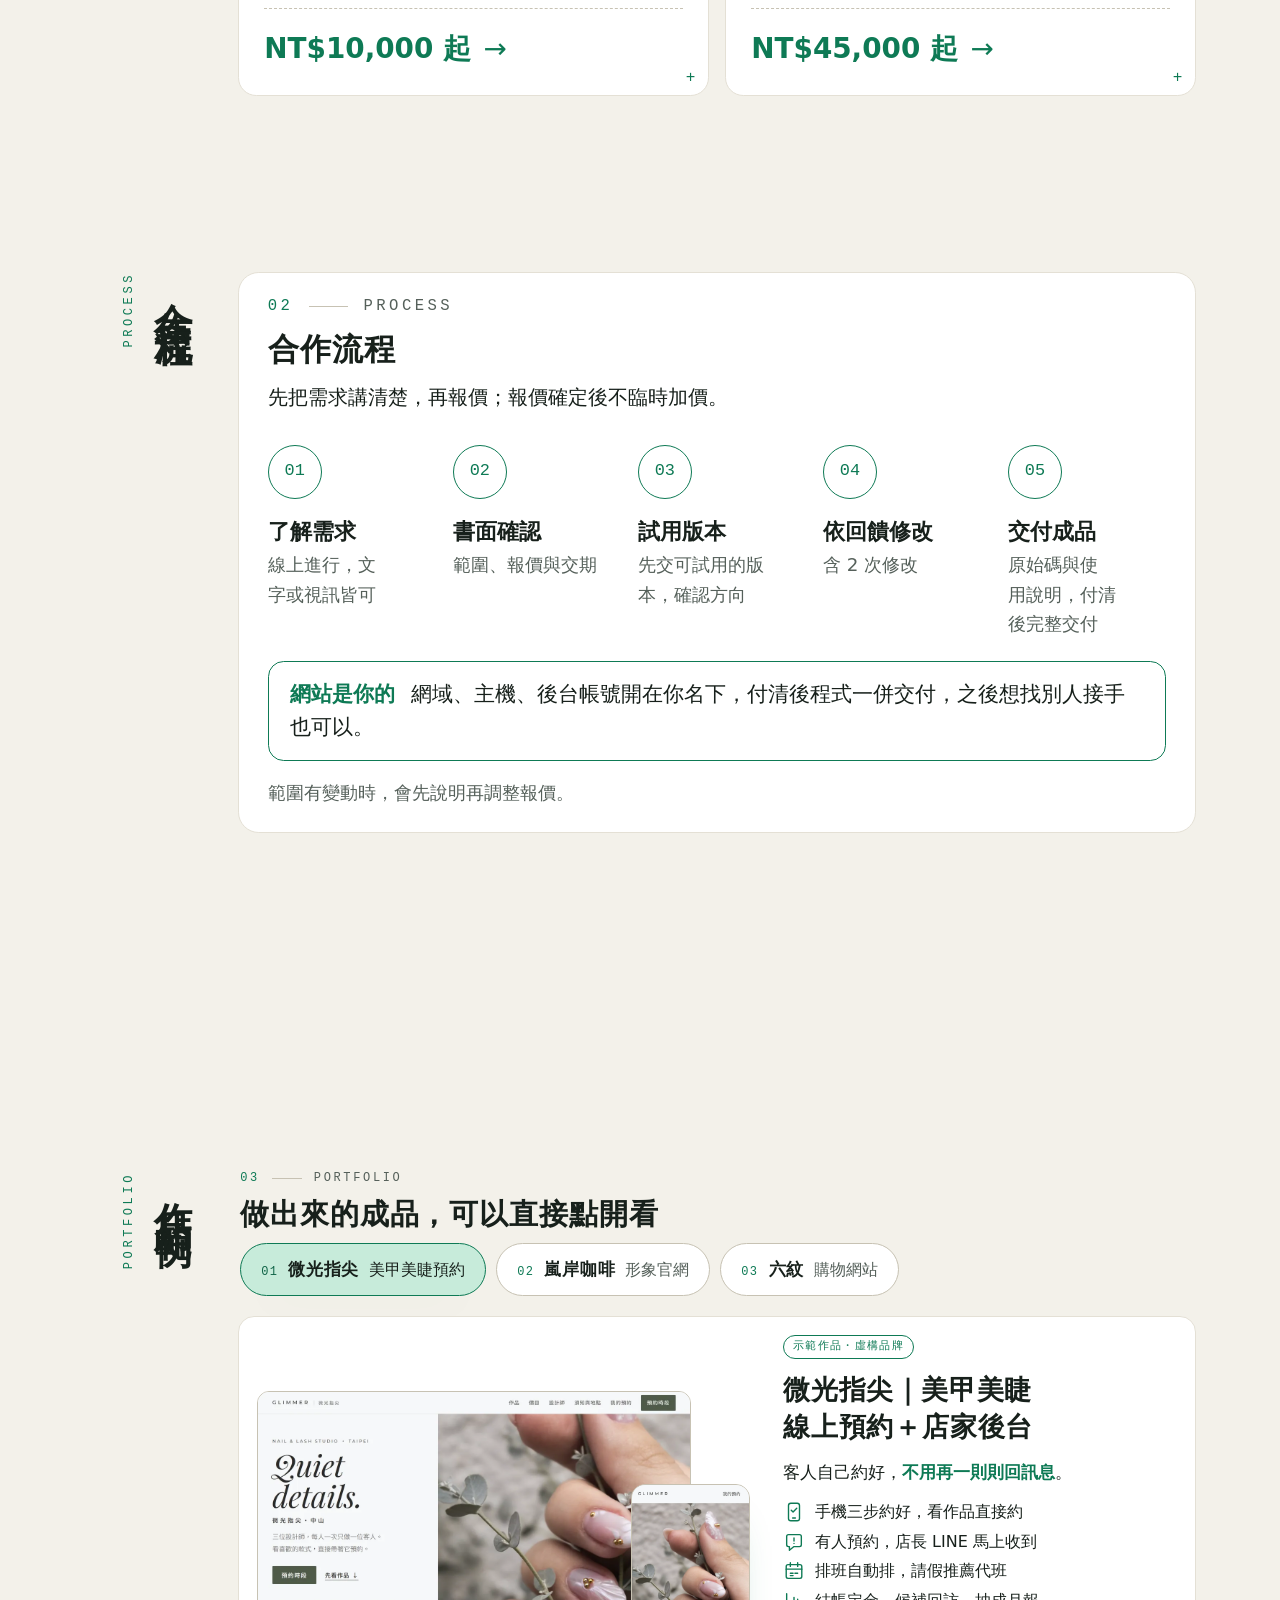
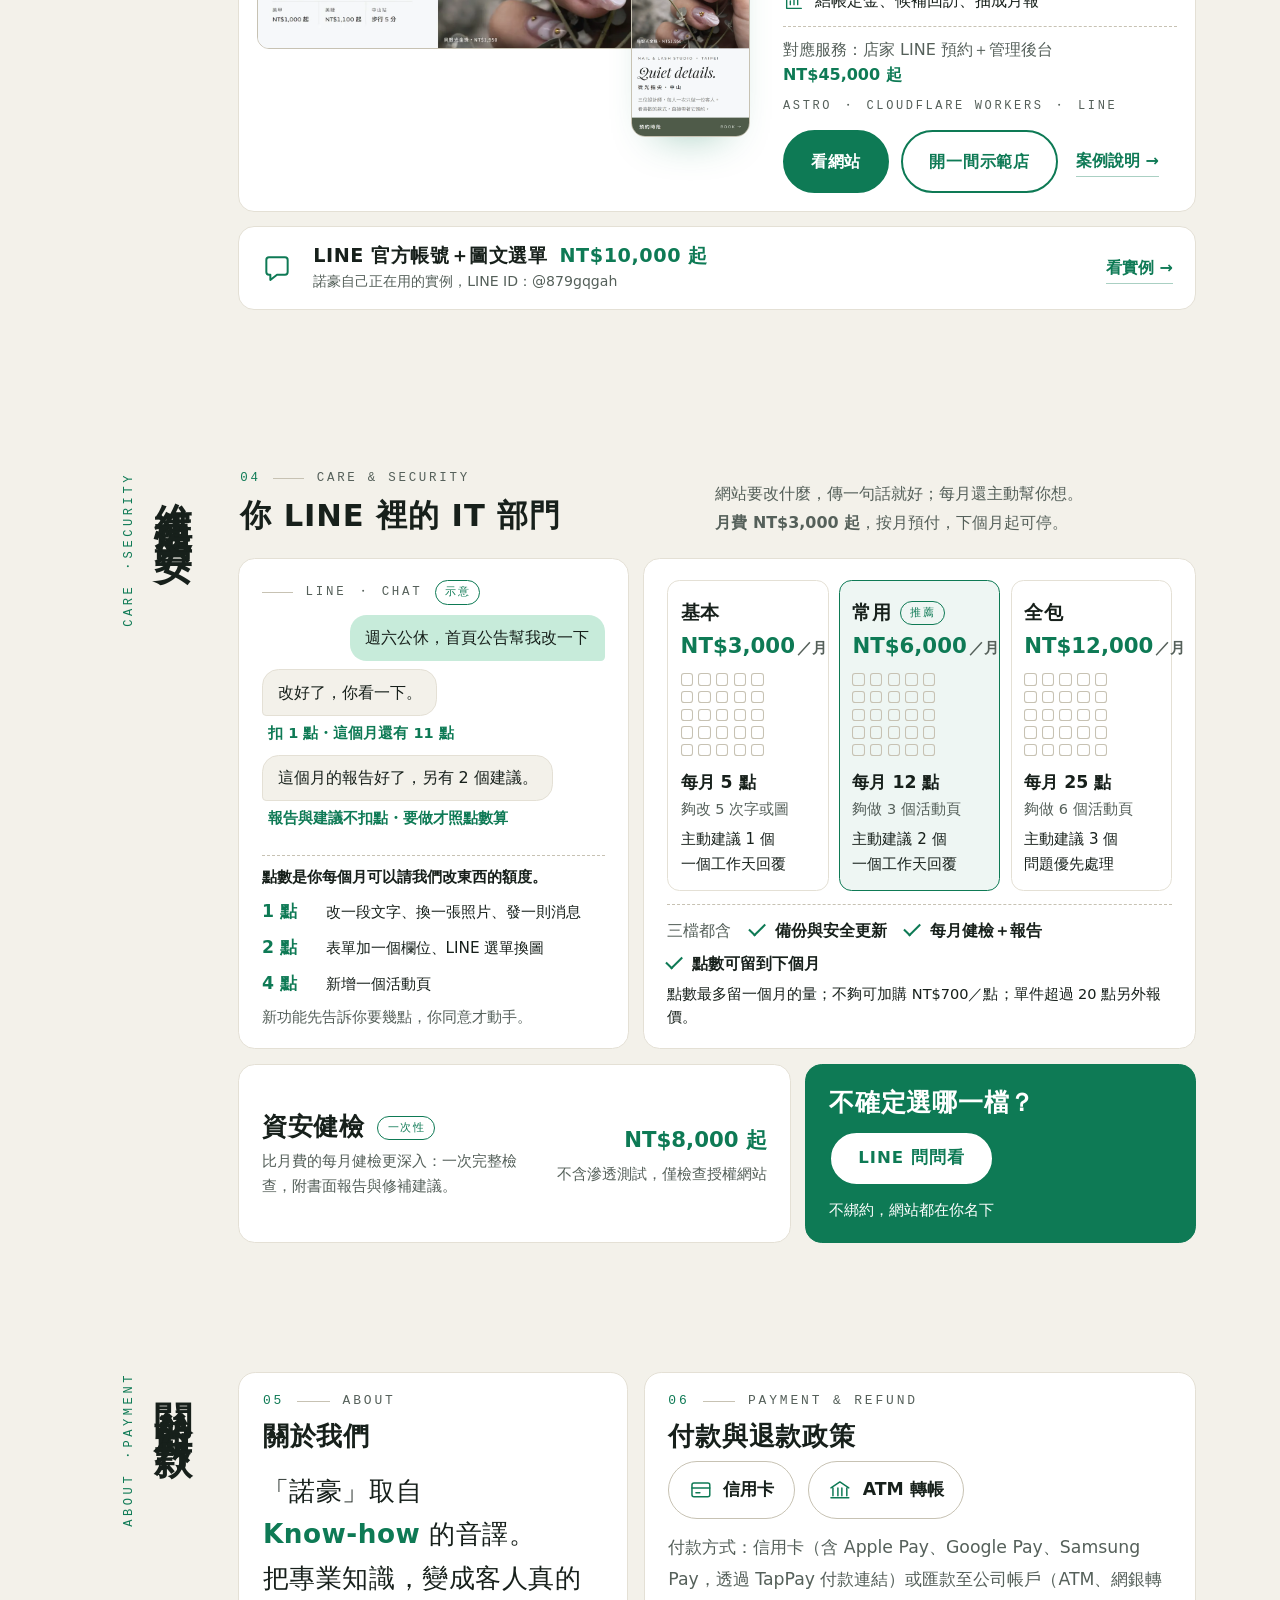
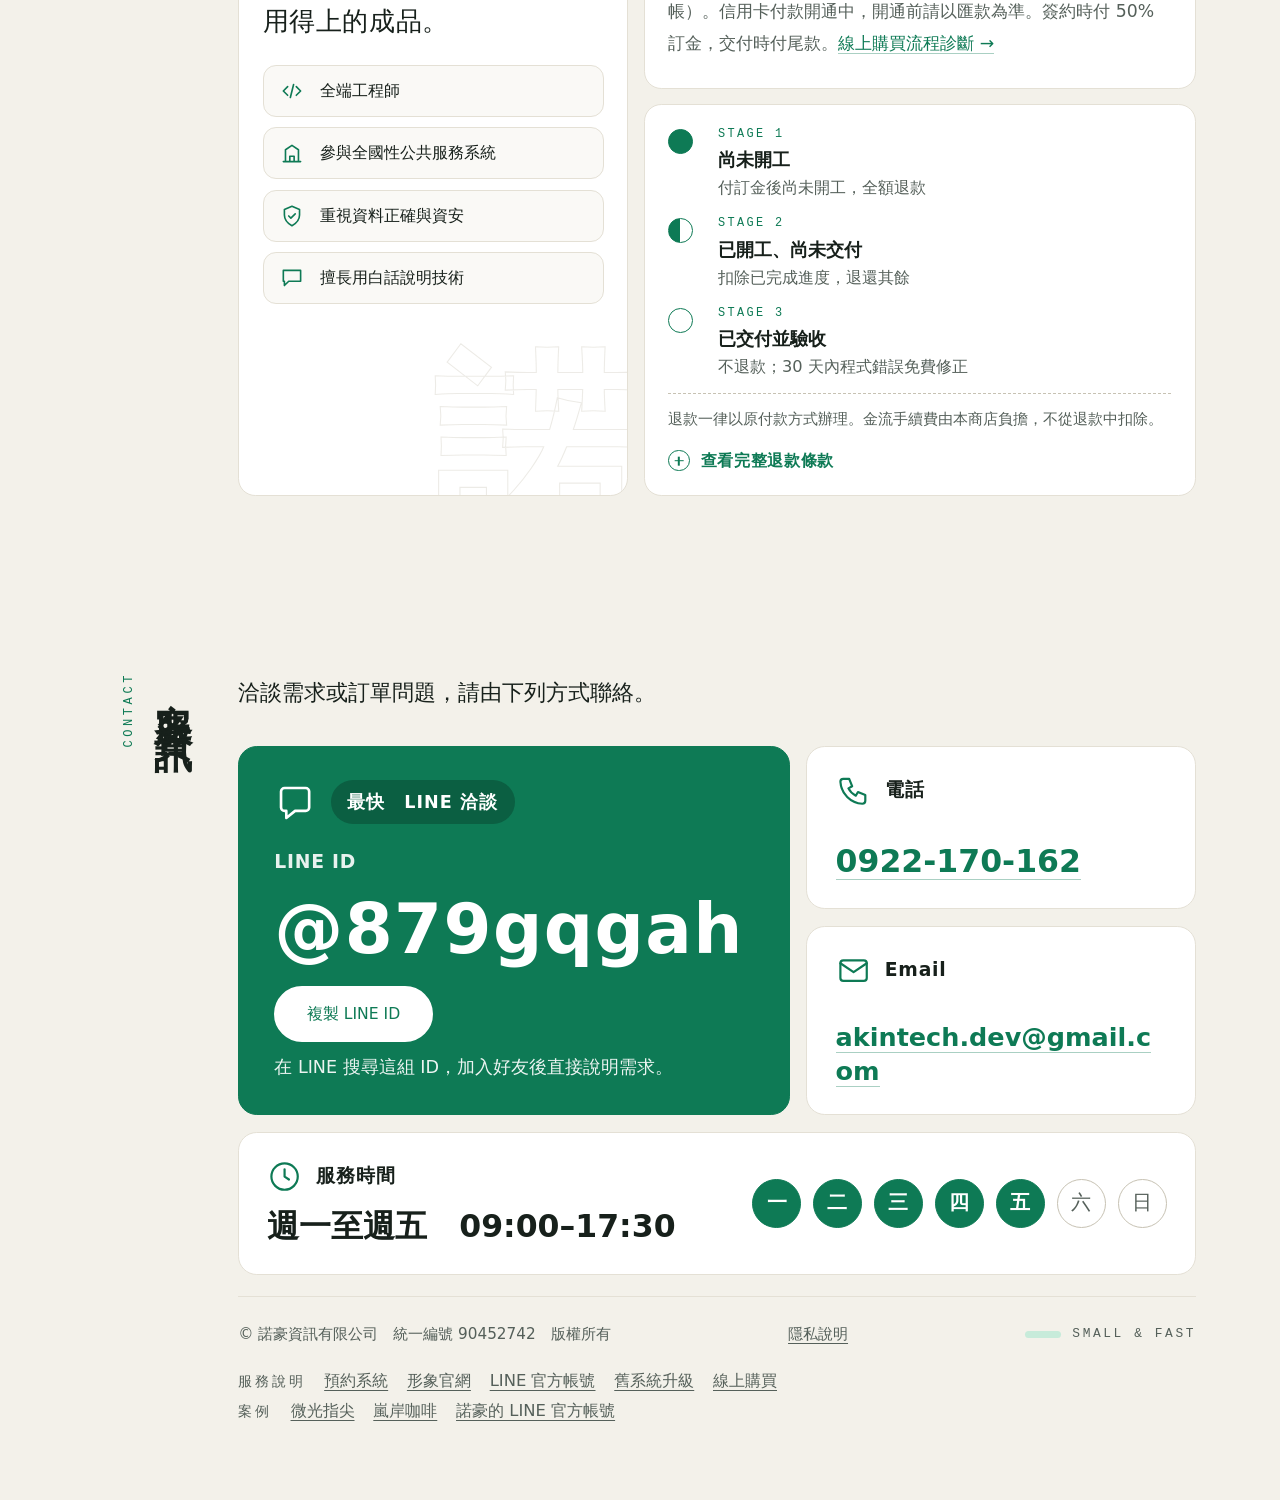
==== commit 48496bc0: "維運屏：副標加月費起價、補點數定義、手機說明字放大 - 副標第二句改為「月費 NT$3,000 起，按月預付，下個月起可停」，兩句各自成行 - 點數例子上方加一句「點數是你每個月可以請我們改東西的額度" ====
--- a/index.html
+++ b/index.html
@@ -670,7 +670,9 @@
 .cq-b{max-width:88%;padding:9px 14px;border-radius:16px 16px 16px 4px;background:var(--bg);border:1px solid var(--line);font-size:clamp(15px,1.2vw,17px);line-height:1.6}
 .cq-chat .me .cq-b{border-radius:16px 16px 4px 16px;background:var(--green-soft);border-color:transparent}
 .cq-chat em{font-style:normal;font-size:14px;font-weight:700;color:var(--green);padding-left:6px}
-.cq-pts{margin:auto 0 0;padding-top:10px;border-top:1px dashed var(--line-strong);display:grid;gap:4px}
+.cq-def{margin:auto 0 6px;padding-top:10px;border-top:1px dashed var(--line-strong);font-weight:700;font-size:clamp(14.5px,1.15vw,16px);line-height:1.55}
+.cq-from{font-weight:700}
+.cq-pts{margin:0;display:grid;gap:4px}
 .cq-pts div{display:grid;grid-template-columns:3.2em minmax(0,1fr);gap:10px;align-items:baseline}
 .cq-pts dt{font-weight:800;color:var(--green);white-space:nowrap;font-size:clamp(16px,1.3vw,18px)}
 .cq-pts dd{margin:0;font-size:clamp(14.5px,1.15vw,16px);line-height:1.55}
@@ -695,7 +697,7 @@
 .tier-all p{margin:0;font-size:14px;line-height:1.6}
 .scan2{display:flex;align-items:center;justify-content:space-between;gap:10px 24px}
 .scan2-t{flex:1 1 0;min-width:0}
-#care-plans .lead{text-wrap:balance}
+#care-plans .lead{text-wrap:balance}#care-plans .lead span{display:inline-block}
 .scan2 .th{margin-bottom:4px}
 .scan2 .lead{margin:0;font-size:clamp(14.5px,1.15vw,16px);line-height:1.65}
 .scan2-p{flex:none;text-align:right}
@@ -715,7 +717,8 @@
   .js .tier-g i:nth-child(n+21){transition-delay:1.18s}
   .js #care:not(.on) .tier-g i{background:transparent;box-shadow:inset 0 0 0 1px var(--line-strong);transition-delay:0s}
 }
-@media (max-width:560px){
+@media (min-width:900px) and (max-width:1279px){.tier-p{font-size:19px}.tier-p small{display:block;margin:0;line-height:1.3}}
+@media (max-width:720px){
   .tier-list{grid-template-columns:minmax(0,1fr)}
   .tier{display:grid;grid-template-columns:minmax(0,1fr) auto;column-gap:16px;align-items:start}
   .tier>*{grid-column:1}
@@ -727,6 +730,8 @@
   .tier-g i{width:9px;height:9px}
   .tier-p{font-size:20px}
   .tier-all ul{flex-direction:column;gap:2px}
+  .cq-chat em,.cq-note,.tier-n small,.tier-all p,.scan2-p span,.cq-go span{font-size:15.5px}
+  .tier-all p>span{display:block}
 }
 @media (max-width:360px){.tier-p{font-size:18px}}
 @media (max-width:899px){
@@ -1303,7 +1308,7 @@
 
         <div class="row-head" id="care-plans" style="--d:12;--t:6" data-a>
           <div><p class="label"><b>04</b><i></i>CARE &amp; SECURITY</p><h3 class="th">你 LINE 裡的 IT 部門</h3></div>
-          <p class="lead">網站要改什麼，傳一句話就好；每個月還主動幫你想。按月預付，下個月起可停。</p>
+          <p class="lead"><span>網站要改什麼，傳一句話就好；每月還主動幫你想。</span><span><b class="cq-from">月費 NT$3,000 起</b>，按月預付，下個月起可停。</span></p>
         </div>
 
         <section class="tile glow cq" style="--d:5;--t:6" data-a>
@@ -1313,6 +1318,7 @@
             <li><span class="cq-b">改好了，你看一下。</span><em>扣 1 點・這個月還有 11 點</em></li>
             <li><span class="cq-b">這個月的報告好了，另有 2 個建議。</span><em>報告與建議不扣點・要做才照點數算</em></li>
           </ol>
+          <p class="cq-def">點數是你每個月可以請我們改東西的額度。</p>
           <dl class="cq-pts">
             <div><dt>1 點</dt><dd>改一段文字、換一張照片、發一則消息</dd></div>
             <div><dt>2 點</dt><dd>表單加一個欄位、LINE 選單換圖</dd></div>
@@ -1347,7 +1353,7 @@
           </ul>
           <div class="tier-all">
             <ul><li class="cap">三檔都含</li><li>備份與安全更新</li><li>每月健檢＋報告</li><li>點數可留到下個月</li></ul>
-            <p>點數最多留一個月的量；不夠可加購 <span style="white-space:nowrap">NT$700／點</span>；單件超過 20 點另外報價。</p>
+            <p><span>點數最多留一個月的量；</span><span>不夠可加購 <span style="white-space:nowrap">NT$700／點</span>；</span><span>單件超過 20 點另外報價。</span></p>
           </div>
         </section>
 
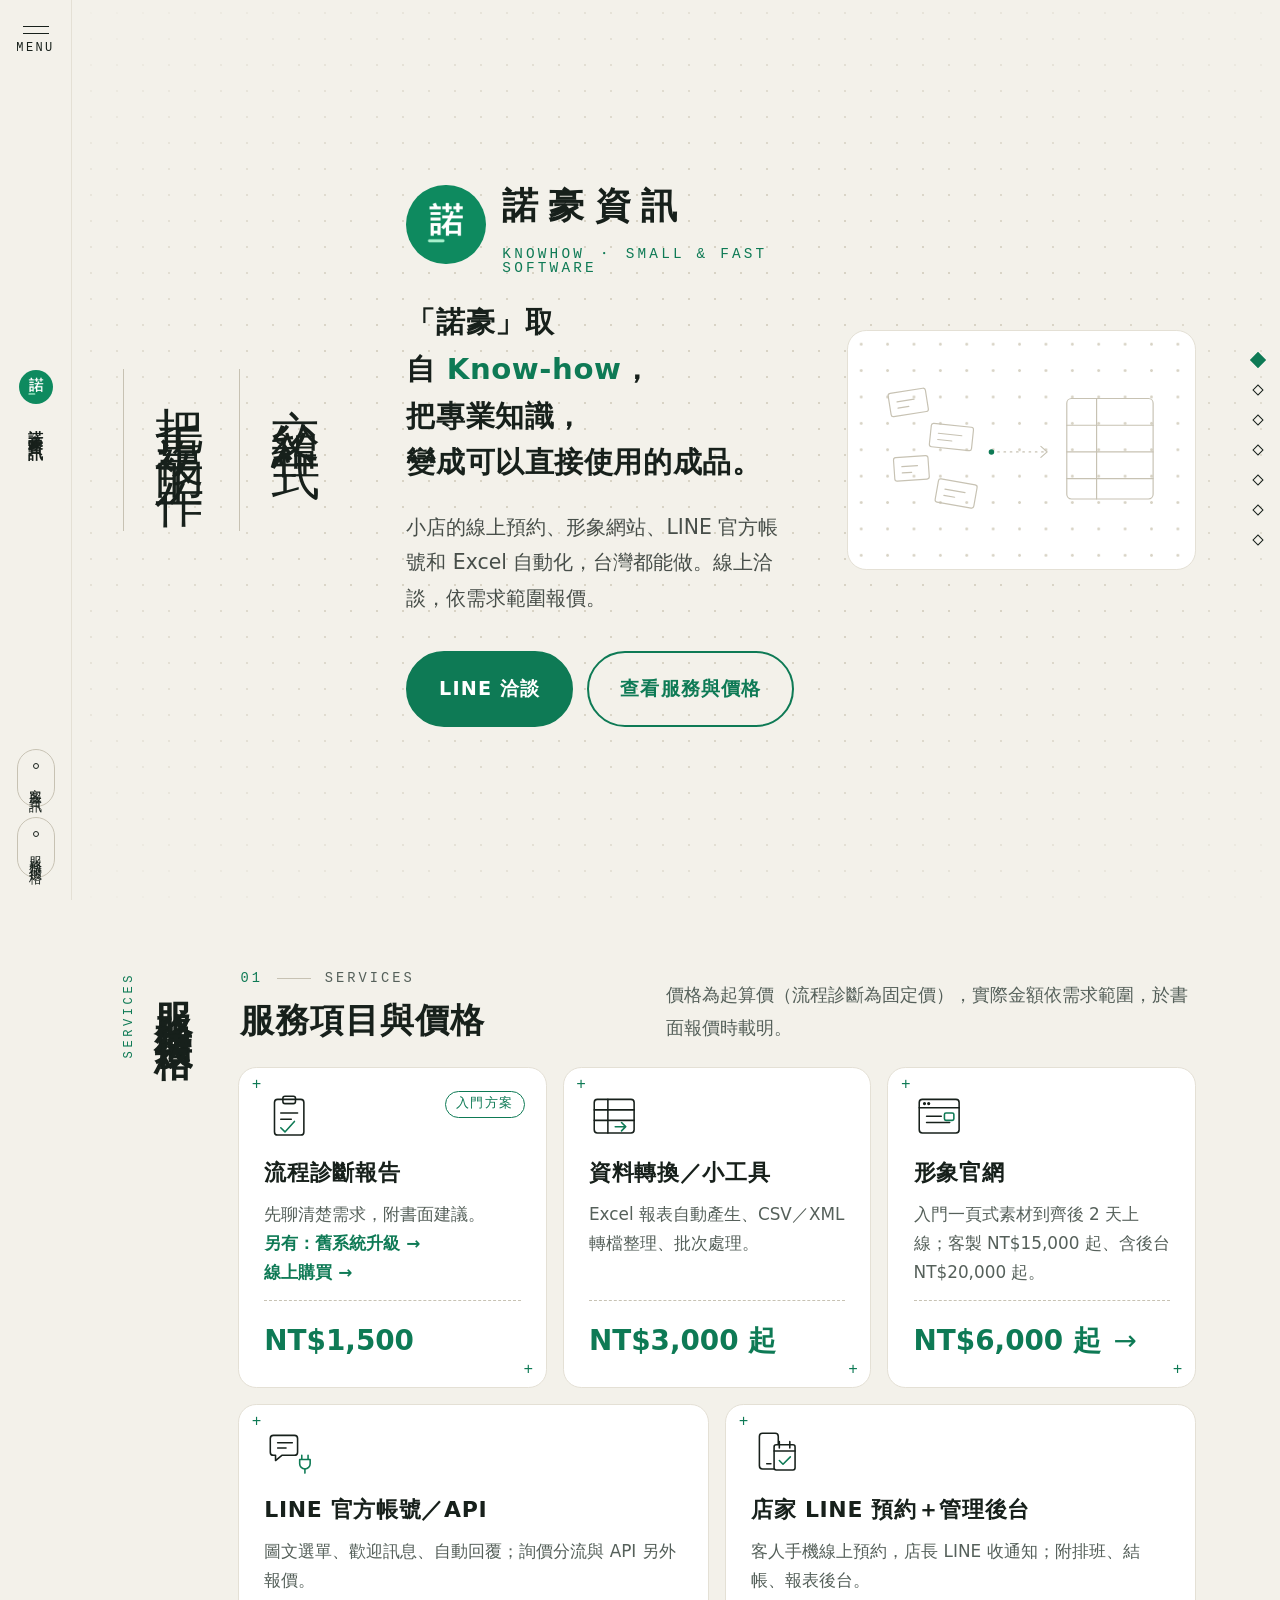
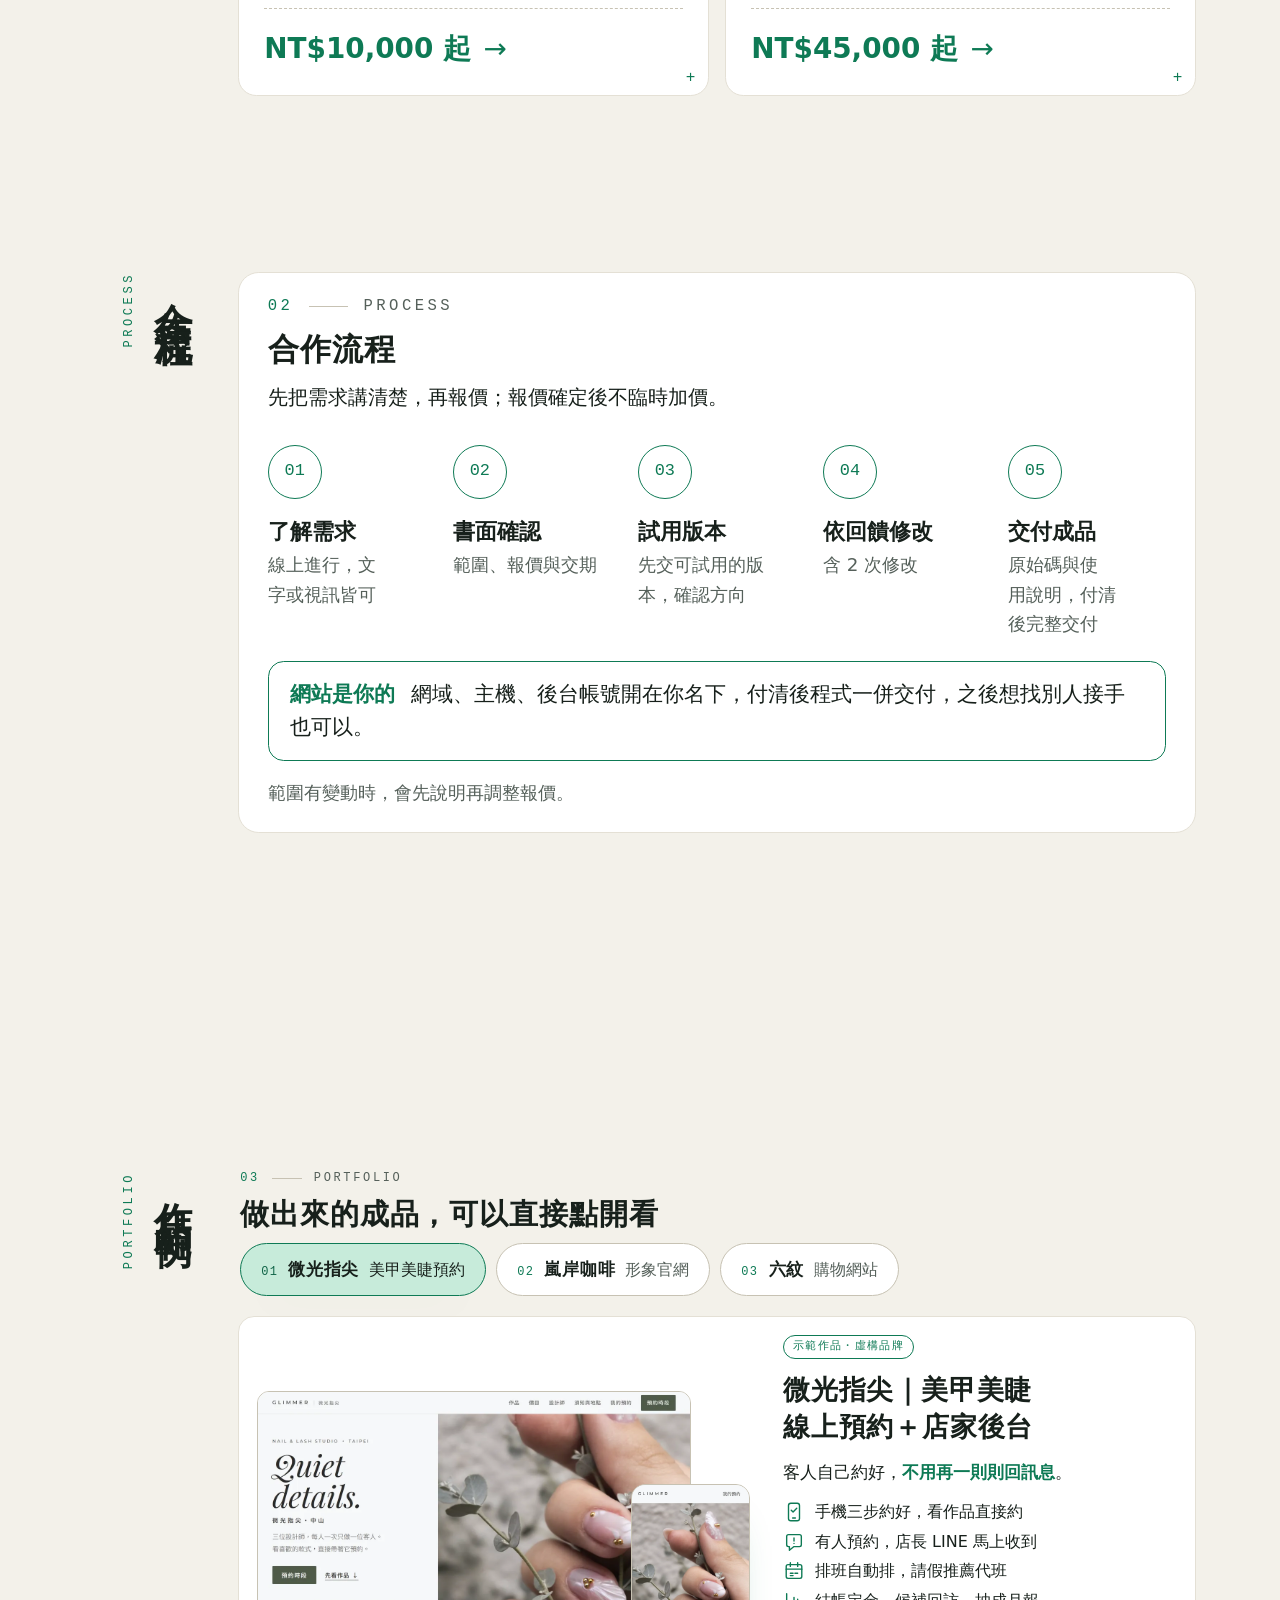
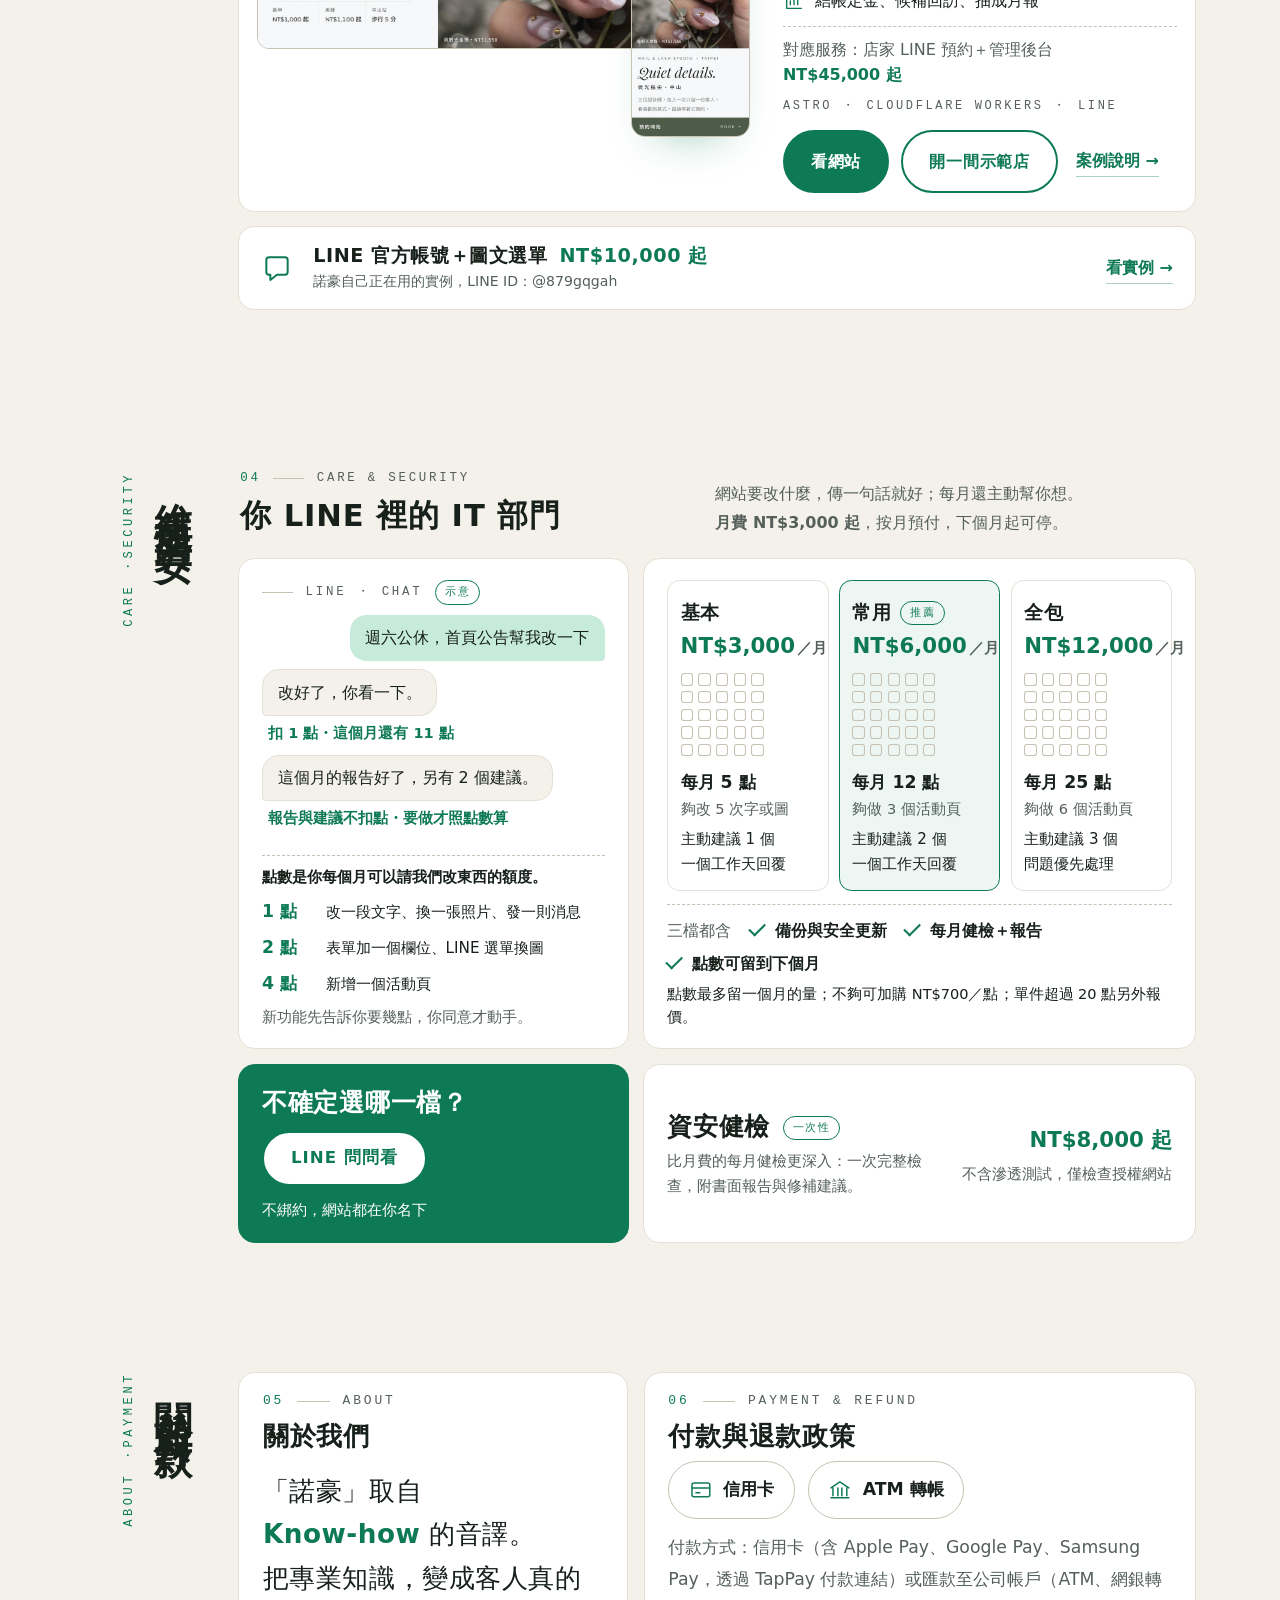
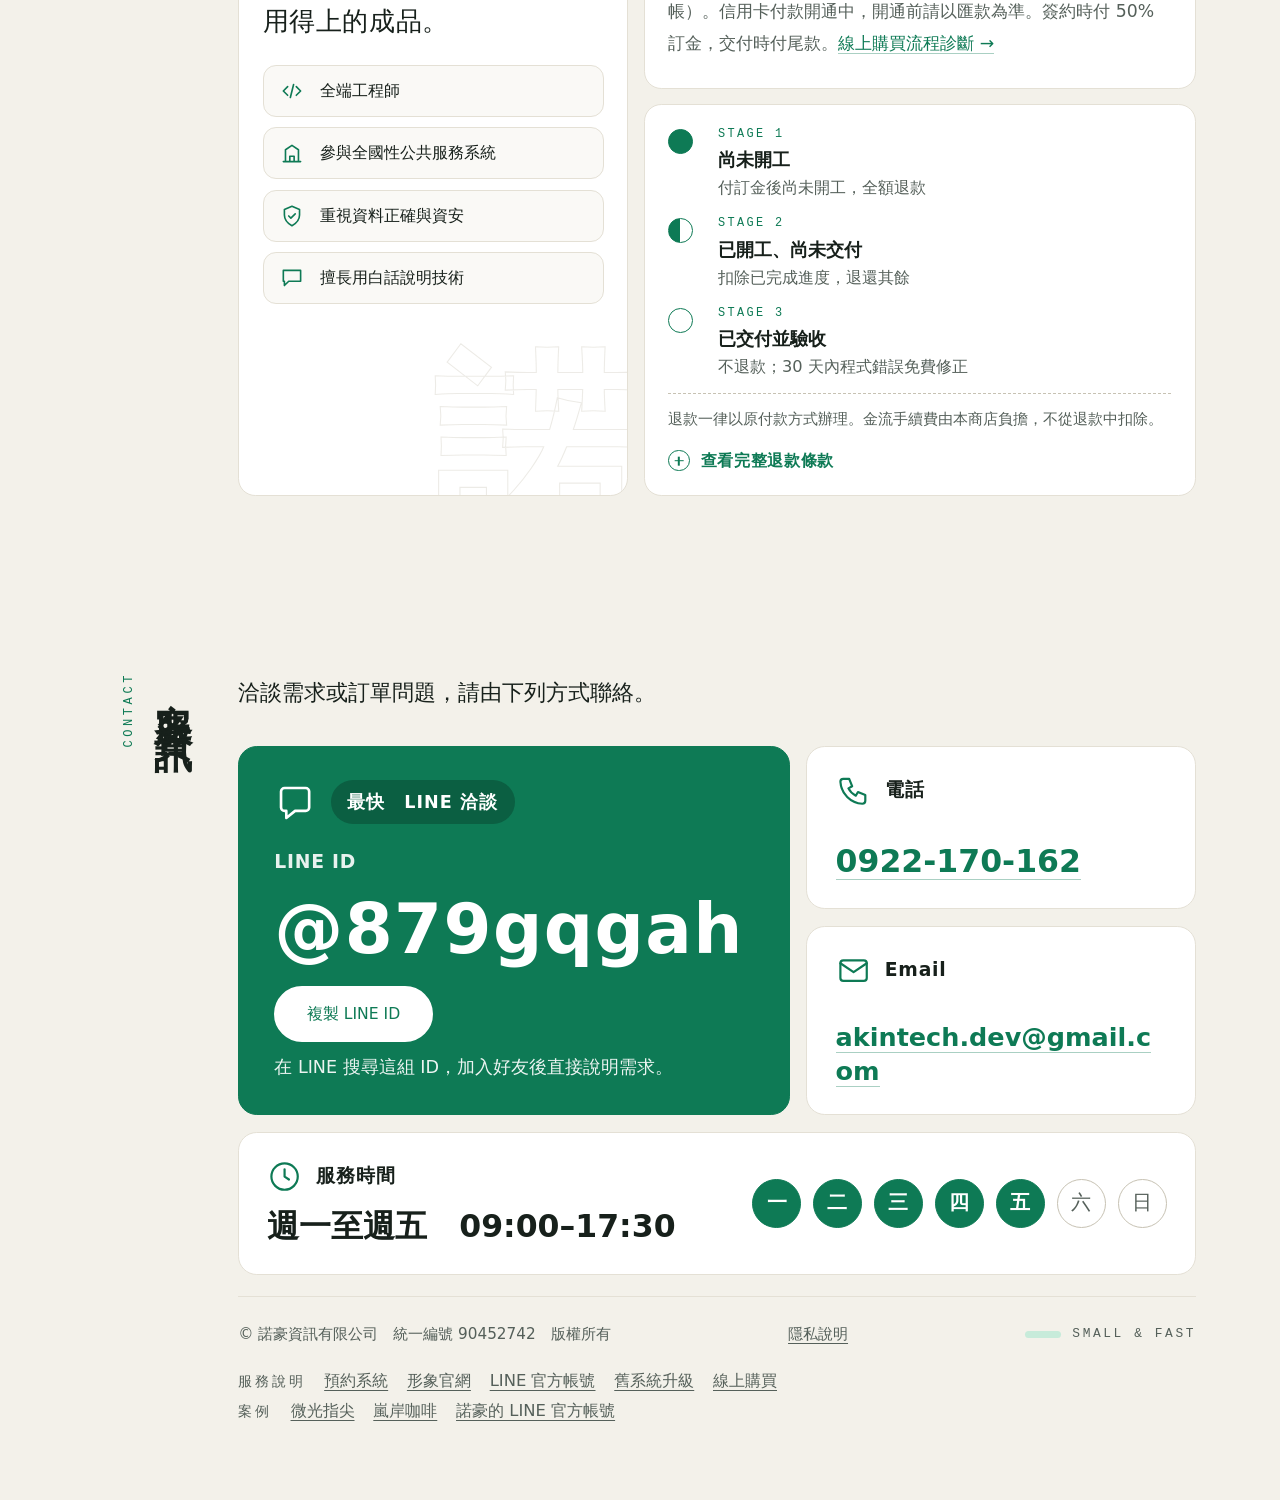
==== commit d81ab312: "維運屏：上下兩排中縫對齊、對話泡泡依序出現、窄螢幕折行不剩單字 - 桌機 12 欄時把重點卡排到左下、資安健檢排到右下，上下兩排都是 5:7 - 對話三則依序淡入（尊重 prefers-reduced" ====
--- a/index.html
+++ b/index.html
@@ -697,7 +697,7 @@
 .tier-all p{margin:0;font-size:14px;line-height:1.6}
 .scan2{display:flex;align-items:center;justify-content:space-between;gap:10px 24px}
 .scan2-t{flex:1 1 0;min-width:0}
-#care-plans .lead{text-wrap:balance}#care-plans .lead span{display:inline-block}
+#care-plans .lead{text-wrap:balance}#care-plans .lead span,#care-plans .lead i{display:inline-block;font-style:normal}
 .scan2 .th{margin-bottom:4px}
 .scan2 .lead{margin:0;font-size:clamp(14.5px,1.15vw,16px);line-height:1.65}
 .scan2-p{flex:none;text-align:right}
@@ -716,7 +716,12 @@
   .js .tier-g i:nth-child(n+16){transition-delay:1.06s}
   .js .tier-g i:nth-child(n+21){transition-delay:1.18s}
   .js #care:not(.on) .tier-g i{background:transparent;box-shadow:inset 0 0 0 1px var(--line-strong);transition-delay:0s}
+  .js .cq-chat li{transition:opacity .5s var(--ease) .45s,transform .6s var(--ease) .45s}
+  .js .cq-chat li:nth-child(2){transition-delay:1s}
+  .js .cq-chat li:nth-child(3){transition-delay:1.55s}
+  .js #care:not(.on) .cq-chat li{opacity:0;transform:translateY(10px);transition-delay:0s}
 }
+@media (min-width:1100px){.scan2{order:1}}
 @media (min-width:900px) and (max-width:1279px){.tier-p{font-size:19px}.tier-p small{display:block;margin:0;line-height:1.3}}
 @media (max-width:720px){
   .tier-list{grid-template-columns:minmax(0,1fr)}
@@ -732,6 +737,8 @@
   .tier-all ul{flex-direction:column;gap:2px}
   .cq-chat em,.cq-note,.tier-n small,.tier-all p,.scan2-p span,.cq-go span{font-size:15.5px}
   .tier-all p>span{display:block}
+  #care-plans .lead span{display:block}
+  #care-plans .lead span,.cq-b,.cq-chat em,.cq-def,.cq-pts dd,.cq-note,.scan2 .lead{text-wrap:balance}
 }
 @media (max-width:360px){.tier-p{font-size:18px}}
 @media (max-width:899px){
@@ -1308,7 +1315,7 @@
 
         <div class="row-head" id="care-plans" style="--d:12;--t:6" data-a>
           <div><p class="label"><b>04</b><i></i>CARE &amp; SECURITY</p><h3 class="th">你 LINE 裡的 IT 部門</h3></div>
-          <p class="lead"><span>網站要改什麼，傳一句話就好；每月還主動幫你想。</span><span><b class="cq-from">月費 NT$3,000 起</b>，按月預付，下個月起可停。</span></p>
+          <p class="lead"><span><i>網站要改什麼，傳一句話就好；</i><i>每月還主動幫你想。</i></span><span><i><b class="cq-from">月費 NT$3,000 起</b>，</i><i>按月預付，下個月起可停。</i></span></p>
         </div>
 
         <section class="tile glow cq" style="--d:5;--t:6" data-a>
